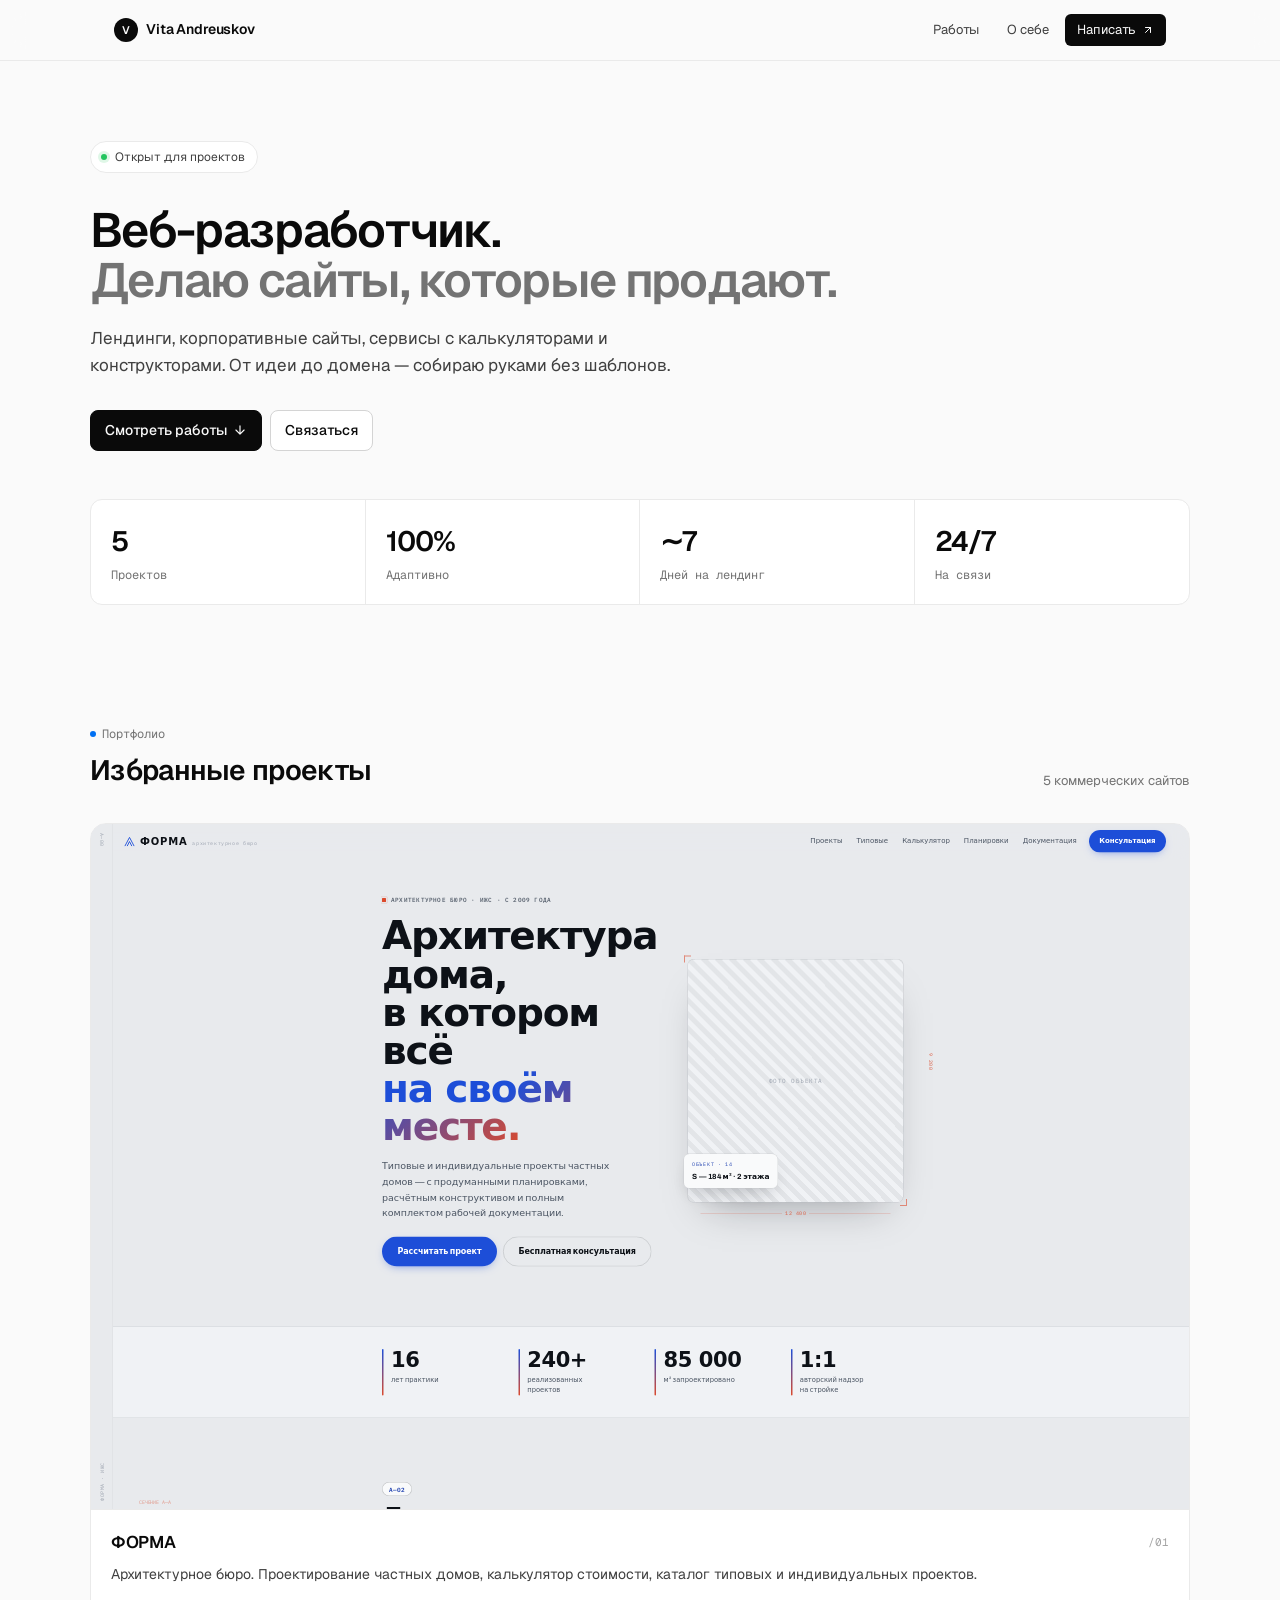
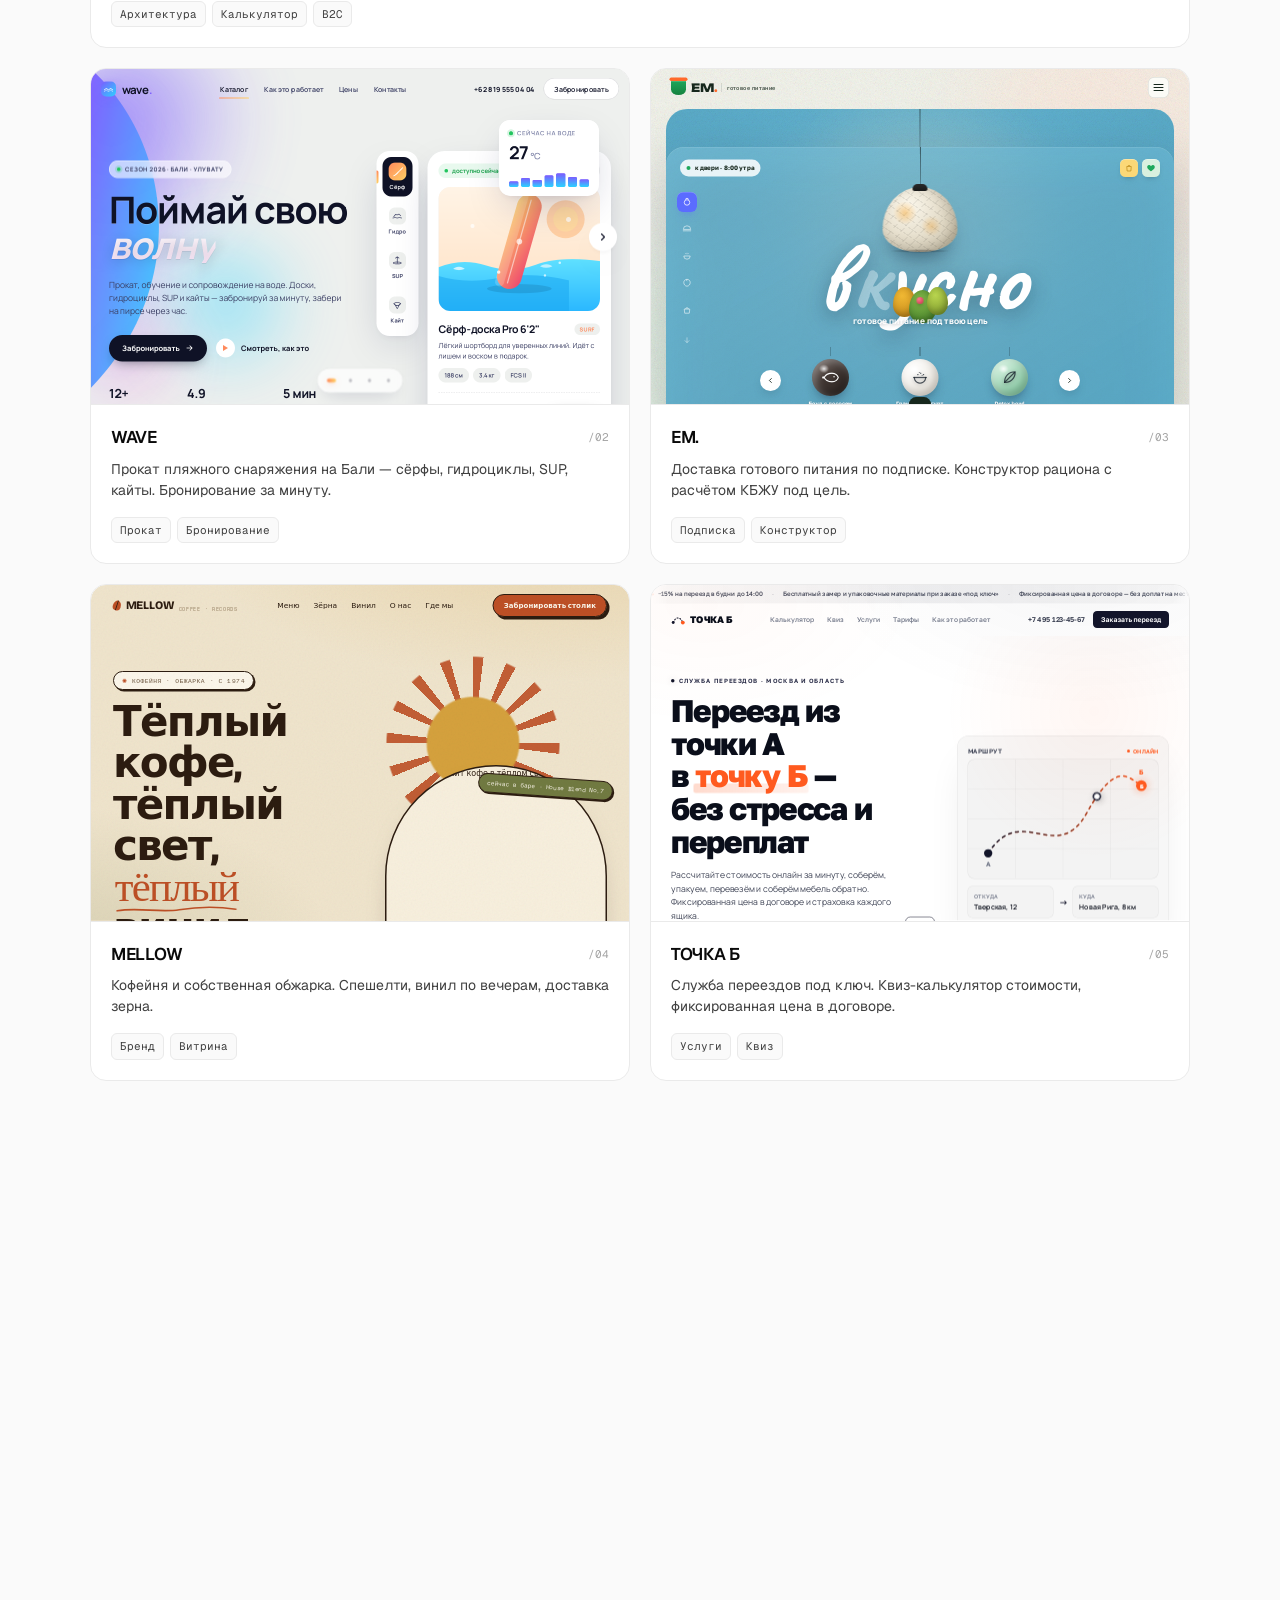
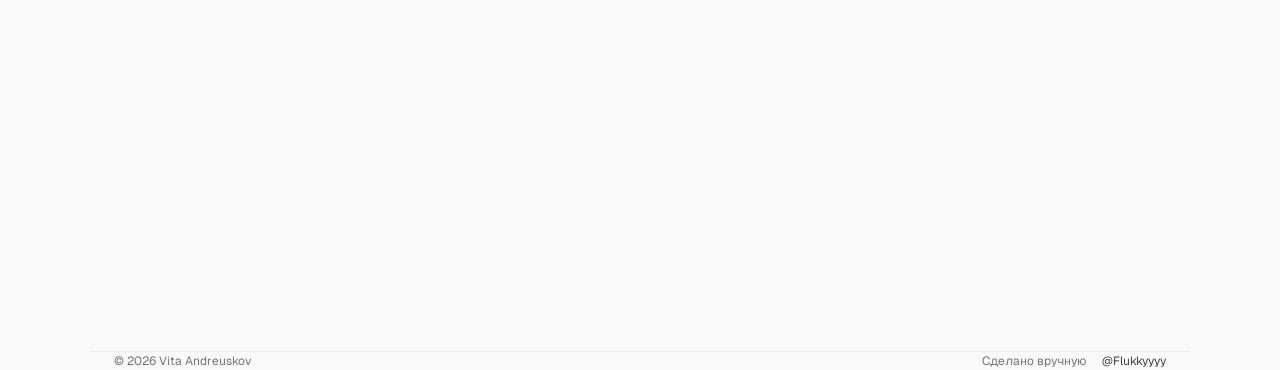
==== index.html @ 2afdb36d "Redesign — modern minimal, Geist font, tight layout" ====
<!DOCTYPE html>
<html lang="ru">
<head>
<meta charset="UTF-8" />
<meta name="viewport" content="width=device-width, initial-scale=1.0" />
<title>Vita Andreuskov — Веб-разработчик</title>
<meta name="description" content="Портфолио веб-разработчика. 5 коммерческих сайтов." />
<link rel="preconnect" href="https://fonts.googleapis.com">
<link rel="preconnect" href="https://fonts.gstatic.com" crossorigin>
<link href="https://fonts.googleapis.com/css2?family=Geist:wght@300;400;500;600;700&family=Geist+Mono:wght@400;500&display=swap" rel="stylesheet">
<style>
:root {
  --bg: #FAFAFA;
  --surface: #FFFFFF;
  --border: #EAEAEA;
  --border-strong: #D4D4D4;
  --ink: #0A0A0A;
  --ink-2: #404040;
  --ink-3: #737373;
  --ink-4: #A3A3A3;
  --accent: #0070F3;
}
* { margin: 0; padding: 0; box-sizing: border-box; -webkit-tap-highlight-color: transparent; }
html { scroll-behavior: smooth; }
body {
  font-family: 'Geist', -apple-system, BlinkMacSystemFont, sans-serif;
  background: var(--bg);
  color: var(--ink);
  line-height: 1.5;
  font-size: 15px;
  -webkit-font-smoothing: antialiased;
}
::selection { background: var(--ink); color: var(--bg); }
.container { max-width: 1100px; margin: 0 auto; padding: 0 24px; }

nav.top {
  position: sticky; top: 0; z-index: 100;
  background: rgba(250, 250, 250, 0.8);
  backdrop-filter: blur(12px);
  -webkit-backdrop-filter: blur(12px);
  border-bottom: 1px solid var(--border);
}
nav.top .inner {
  max-width: 1100px; margin: 0 auto; padding: 14px 24px;
  display: flex; justify-content: space-between; align-items: center;
}
nav.top .logo {
  font-weight: 600; font-size: 14px; letter-spacing: -0.01em;
  display: flex; align-items: center; gap: 8px;
  text-decoration: none; color: inherit;
}
nav.top .logo .avatar {
  width: 24px; height: 24px;
  background: var(--ink); color: var(--bg);
  border-radius: 50%;
  display: flex; align-items: center; justify-content: center;
  font-size: 11px; font-weight: 600;
}
nav.top .links { display: flex; gap: 4px; align-items: center; }
nav.top .links a {
  font-size: 13px; color: var(--ink-2);
  text-decoration: none; padding: 6px 12px;
  border-radius: 6px;
  transition: background 0.15s, color 0.15s;
}
nav.top .links a:hover { background: var(--border); color: var(--ink); }
nav.top .links a.cta {
  background: var(--ink); color: var(--bg);
  display: inline-flex; align-items: center; gap: 6px;
}
nav.top .links a.cta:hover { background: var(--ink-2); color: white; }

.hero { padding: 80px 0 60px; }
.hero .status {
  display: inline-flex; align-items: center; gap: 8px;
  background: var(--surface);
  border: 1px solid var(--border);
  border-radius: 100px;
  padding: 6px 12px 6px 10px;
  font-size: 12px; color: var(--ink-2);
  margin-bottom: 32px;
}
.hero .status .dot {
  width: 6px; height: 6px; border-radius: 50%;
  background: #22C55E;
  box-shadow: 0 0 0 3px #22C55E25;
  animation: pulse 2s infinite;
}
@keyframes pulse { 50% { box-shadow: 0 0 0 6px #22C55E15; } }

.hero h1 {
  font-size: 48px; font-weight: 600; line-height: 1.05;
  letter-spacing: -0.035em; margin-bottom: 20px; max-width: 760px;
}
.hero h1 .accent { color: var(--ink-3); }
.hero p.lead {
  font-size: 17px; color: var(--ink-2); max-width: 580px;
  line-height: 1.55; margin-bottom: 32px;
}
.hero .actions { display: flex; gap: 8px; align-items: center; flex-wrap: wrap; }

.btn {
  display: inline-flex; align-items: center; gap: 6px;
  font-size: 14px; font-weight: 500;
  padding: 9px 14px;
  border-radius: 8px;
  text-decoration: none;
  border: 1px solid var(--border-strong);
  background: var(--surface);
  color: var(--ink); cursor: pointer;
  transition: all 0.15s;
}
.btn:hover { border-color: var(--ink); }
.btn.primary { background: var(--ink); color: var(--bg); border-color: var(--ink); }
.btn.primary:hover { background: var(--ink-2); }
.btn svg { width: 14px; height: 14px; }

.stats {
  display: grid; grid-template-columns: repeat(4, 1fr);
  border: 1px solid var(--border); border-radius: 12px;
  background: var(--surface); overflow: hidden; margin-top: 48px;
}
.stats .cell { padding: 20px; border-right: 1px solid var(--border); }
.stats .cell:last-child { border-right: none; }
.stats .cell .num { font-size: 28px; font-weight: 600; letter-spacing: -0.03em; margin-bottom: 4px; }
.stats .cell .lbl { font-size: 12px; color: var(--ink-3); font-family: 'Geist Mono', monospace; }

section.block { padding: 60px 0; }
.section-head {
  display: flex; justify-content: space-between; align-items: end;
  margin-bottom: 32px; flex-wrap: wrap; gap: 16px;
}
.section-head .left .eyebrow {
  font-size: 12px; color: var(--ink-3);
  font-family: 'Geist Mono', monospace;
  margin-bottom: 6px;
  display: flex; align-items: center; gap: 6px;
}
.section-head .left .eyebrow::before {
  content: ''; width: 6px; height: 6px; background: var(--accent); border-radius: 50%;
}
.section-head h2 { font-size: 28px; font-weight: 600; letter-spacing: -0.025em; }
.section-head .right { font-size: 13px; color: var(--ink-3); }

.projects { display: grid; grid-template-columns: repeat(2, 1fr); gap: 20px; }
.project-card {
  background: var(--surface); border: 1px solid var(--border);
  border-radius: 16px; overflow: hidden;
  transition: transform 0.2s, border-color 0.2s, box-shadow 0.2s;
  display: flex; flex-direction: column;
  text-decoration: none; color: inherit;
}
.project-card:hover {
  border-color: var(--border-strong);
  transform: translateY(-2px);
  box-shadow: 0 12px 24px -8px rgba(0,0,0,0.08);
}
.project-card.large { grid-column: span 2; }

.preview {
  background: linear-gradient(135deg, #F5F5F5, #EAEAEA);
  position: relative; overflow: hidden;
  aspect-ratio: 16 / 10;
  border-bottom: 1px solid var(--border);
}
.preview iframe {
  width: 200%; height: 200%; border: 0;
  transform: scale(0.5); transform-origin: top left;
  pointer-events: none;
}
.preview .open-overlay {
  position: absolute; top: 12px; right: 12px;
  background: rgba(255,255,255,0.95);
  backdrop-filter: blur(8px);
  border: 1px solid var(--border);
  padding: 6px 10px; border-radius: 100px;
  font-size: 11px; font-weight: 500; color: var(--ink);
  display: flex; align-items: center; gap: 4px;
  opacity: 0; transform: translateY(-4px);
  transition: opacity 0.2s, transform 0.2s;
}
.project-card:hover .open-overlay { opacity: 1; transform: translateY(0); }

.card-body { padding: 20px; flex: 1; display: flex; flex-direction: column; }
.card-row { display: flex; justify-content: space-between; align-items: start; gap: 16px; margin-bottom: 8px; }
.card-title { font-size: 17px; font-weight: 600; letter-spacing: -0.015em; }
.card-num { font-size: 11px; color: var(--ink-4); font-family: 'Geist Mono', monospace; padding-top: 4px; }
.card-desc { font-size: 14px; color: var(--ink-2); line-height: 1.5; margin-bottom: 16px; flex: 1; }
.card-tags { display: flex; flex-wrap: wrap; gap: 6px; }
.tag {
  font-size: 11px; padding: 4px 8px;
  background: var(--bg); border: 1px solid var(--border);
  border-radius: 6px; color: var(--ink-2);
  font-family: 'Geist Mono', monospace;
}

.services { display: grid; grid-template-columns: repeat(3, 1fr); gap: 16px; }
.service-card {
  background: var(--surface); border: 1px solid var(--border);
  border-radius: 14px; padding: 24px;
}
.service-card .icon {
  width: 36px; height: 36px; border-radius: 8px;
  background: var(--bg);
  display: flex; align-items: center; justify-content: center;
  margin-bottom: 14px;
}
.service-card h3 { font-size: 15px; font-weight: 600; margin-bottom: 6px; }
.service-card p { font-size: 13px; color: var(--ink-3); line-height: 1.5; }

.contact-block {
  background: var(--ink); color: var(--bg);
  border-radius: 20px; padding: 48px;
  display: grid; grid-template-columns: 1.2fr 1fr;
  gap: 40px; align-items: center;
}
.contact-block h2 {
  font-size: 32px; font-weight: 600;
  letter-spacing: -0.025em; margin-bottom: 12px; line-height: 1.1;
}
.contact-block h2 .accent { color: var(--ink-4); }
.contact-block p { color: var(--ink-4); font-size: 15px; line-height: 1.55; max-width: 380px; }

.tg-card {
  background: rgba(255,255,255,0.04);
  border: 1px solid rgba(255,255,255,0.1);
  border-radius: 14px; padding: 24px;
  text-decoration: none; color: var(--bg); display: block;
  transition: background 0.15s, border-color 0.15s;
}
.tg-card:hover { background: rgba(255,255,255,0.07); border-color: rgba(255,255,255,0.2); }
.tg-card .head { display: flex; justify-content: space-between; align-items: center; margin-bottom: 16px; }
.tg-card .head .label {
  font-size: 11px; font-family: 'Geist Mono', monospace; color: var(--ink-4);
  text-transform: uppercase; letter-spacing: 0.05em;
}
.tg-card .tg-icon {
  width: 32px; height: 32px; border-radius: 50%;
  background: #229ED9;
  display: flex; align-items: center; justify-content: center;
}
.tg-card .handle { font-size: 24px; font-weight: 600; letter-spacing: -0.02em; margin-bottom: 4px; }
.tg-card .handle .at { color: var(--ink-4); }
.tg-card .sub { font-size: 13px; color: var(--ink-4); }
.tg-card .arrow {
  margin-top: 16px; padding-top: 16px;
  border-top: 1px solid rgba(255,255,255,0.08);
  font-size: 12px; color: var(--ink-4);
  display: flex; justify-content: space-between; align-items: center;
}
.tg-card .arrow svg { transition: transform 0.2s; }
.tg-card:hover .arrow svg { transform: translateX(4px); }

footer {
  border-top: 1px solid var(--border);
  padding: 24px 0 32px;
  display: flex; justify-content: space-between; align-items: center;
  font-size: 12px; color: var(--ink-3);
  flex-wrap: wrap; gap: 12px;
}
footer .right { display: flex; gap: 16px; }
footer .right a { color: var(--ink-2); text-decoration: none; }

.reveal { opacity: 0; transform: translateY(12px); transition: opacity 0.5s, transform 0.5s; }
.reveal.in { opacity: 1; transform: translateY(0); }

@media (max-width: 768px) {
  .container { padding: 0 16px; }
  nav.top .inner { padding: 12px 16px; }
  nav.top .links a:not(.cta) { display: none; }
  .hero { padding: 48px 0 40px; }
  .hero h1 { font-size: 32px; }
  .hero p.lead { font-size: 15px; }
  .stats { grid-template-columns: repeat(2, 1fr); margin-top: 32px; }
  .stats .cell { border-right: none; border-bottom: 1px solid var(--border); }
  .stats .cell:nth-child(odd) { border-right: 1px solid var(--border); }
  .stats .cell:nth-last-child(-n+2) { border-bottom: none; }
  .stats .cell .num { font-size: 22px; }
  section.block { padding: 40px 0; }
  .section-head h2 { font-size: 22px; }
  .projects { grid-template-columns: 1fr; gap: 16px; }
  .project-card.large { grid-column: span 1; }
  .services { grid-template-columns: 1fr; }
  .contact-block { grid-template-columns: 1fr; padding: 32px 24px; gap: 28px; }
  .contact-block h2 { font-size: 24px; }
}
</style>
</head>
<body>

<nav class="top">
  <div class="inner">
    <a href="#" class="logo">
      <span class="avatar">V</span>
      <span>Vita Andreuskov</span>
    </a>
    <div class="links">
      <a href="#work">Работы</a>
      <a href="#about">О себе</a>
      <a href="https://t.me/Flukkyyyy" target="_blank" class="cta">
        Написать
        <svg viewBox="0 0 24 24" fill="none" stroke="currentColor" stroke-width="2" stroke-linecap="round" stroke-linejoin="round" width="12" height="12"><path d="M7 17L17 7M17 7H7M17 7v10"/></svg>
      </a>
    </div>
  </div>
</nav>

<section class="hero container">
  <div class="reveal">
    <div class="status">
      <span class="dot"></span>
      Открыт для проектов
    </div>
    <h1>
      Веб-разработчик.<br>
      <span class="accent">Делаю сайты, которые продают.</span>
    </h1>
    <p class="lead">
      Лендинги, корпоративные сайты, сервисы с калькуляторами и конструкторами. От идеи до домена — собираю руками без шаблонов.
    </p>
    <div class="actions">
      <a href="#work" class="btn primary">
        Смотреть работы
        <svg viewBox="0 0 24 24" fill="none" stroke="currentColor" stroke-width="2" stroke-linecap="round" stroke-linejoin="round"><path d="M12 5v14M19 12l-7 7-7-7"/></svg>
      </a>
      <a href="https://t.me/Flukkyyyy" target="_blank" class="btn">Связаться</a>
    </div>
  </div>

  <div class="stats reveal">
    <div class="cell"><div class="num">5</div><div class="lbl">Проектов</div></div>
    <div class="cell"><div class="num">100%</div><div class="lbl">Адаптивно</div></div>
    <div class="cell"><div class="num">∼7</div><div class="lbl">Дней на лендинг</div></div>
    <div class="cell"><div class="num">24/7</div><div class="lbl">На связи</div></div>
  </div>
</section>

<section class="block container" id="work">
  <div class="section-head reveal">
    <div class="left">
      <div class="eyebrow">Портфолио</div>
      <h2>Избранные проекты</h2>
    </div>
    <div class="right">5 коммерческих сайтов</div>
  </div>

  <div class="projects">

    <a href="projects/architecture/" target="_blank" class="project-card large reveal">
      <div class="preview">
        <iframe src="projects/architecture/" loading="lazy" title="ФОРМА"></iframe>
        <div class="open-overlay">
          Открыть
          <svg viewBox="0 0 24 24" fill="none" stroke="currentColor" stroke-width="2" stroke-linecap="round" stroke-linejoin="round" width="11" height="11"><path d="M7 17L17 7M17 7H7M17 7v10"/></svg>
        </div>
      </div>
      <div class="card-body">
        <div class="card-row">
          <div class="card-title">ФОРМА</div>
          <div class="card-num">/01</div>
        </div>
        <p class="card-desc">Архитектурное бюро. Проектирование частных домов, калькулятор стоимости, каталог типовых и индивидуальных проектов.</p>
        <div class="card-tags">
          <span class="tag">Архитектура</span>
          <span class="tag">Калькулятор</span>
          <span class="tag">B2C</span>
        </div>
      </div>
    </a>

    <a href="projects/beach-rental/" target="_blank" class="project-card reveal">
      <div class="preview">
        <iframe src="projects/beach-rental/" loading="lazy" title="WAVE"></iframe>
        <div class="open-overlay">
          Открыть
          <svg viewBox="0 0 24 24" fill="none" stroke="currentColor" stroke-width="2" stroke-linecap="round" stroke-linejoin="round" width="11" height="11"><path d="M7 17L17 7M17 7H7M17 7v10"/></svg>
        </div>
      </div>
      <div class="card-body">
        <div class="card-row">
          <div class="card-title">WAVE</div>
          <div class="card-num">/02</div>
        </div>
        <p class="card-desc">Прокат пляжного снаряжения на Бали — сёрфы, гидроциклы, SUP, кайты. Бронирование за минуту.</p>
        <div class="card-tags">
          <span class="tag">Прокат</span>
          <span class="tag">Бронирование</span>
        </div>
      </div>
    </a>

    <a href="projects/meal-delivery/" target="_blank" class="project-card reveal">
      <div class="preview">
        <iframe src="projects/meal-delivery/" loading="lazy" title="ЕМ."></iframe>
        <div class="open-overlay">
          Открыть
          <svg viewBox="0 0 24 24" fill="none" stroke="currentColor" stroke-width="2" stroke-linecap="round" stroke-linejoin="round" width="11" height="11"><path d="M7 17L17 7M17 7H7M17 7v10"/></svg>
        </div>
      </div>
      <div class="card-body">
        <div class="card-row">
          <div class="card-title">ЕМ.</div>
          <div class="card-num">/03</div>
        </div>
        <p class="card-desc">Доставка готового питания по подписке. Конструктор рациона с расчётом КБЖУ под цель.</p>
        <div class="card-tags">
          <span class="tag">Подписка</span>
          <span class="tag">Конструктор</span>
        </div>
      </div>
    </a>

    <a href="projects/mellow/" target="_blank" class="project-card reveal">
      <div class="preview">
        <iframe src="projects/mellow/" loading="lazy" title="MELLOW"></iframe>
        <div class="open-overlay">
          Открыть
          <svg viewBox="0 0 24 24" fill="none" stroke="currentColor" stroke-width="2" stroke-linecap="round" stroke-linejoin="round" width="11" height="11"><path d="M7 17L17 7M17 7H7M17 7v10"/></svg>
        </div>
      </div>
      <div class="card-body">
        <div class="card-row">
          <div class="card-title">MELLOW</div>
          <div class="card-num">/04</div>
        </div>
        <p class="card-desc">Кофейня и собственная обжарка. Спешелти, винил по вечерам, доставка зерна.</p>
        <div class="card-tags">
          <span class="tag">Бренд</span>
          <span class="tag">Витрина</span>
        </div>
      </div>
    </a>

    <a href="projects/moving-service/" target="_blank" class="project-card reveal">
      <div class="preview">
        <iframe src="projects/moving-service/" loading="lazy" title="ТОЧКА Б"></iframe>
        <div class="open-overlay">
          Открыть
          <svg viewBox="0 0 24 24" fill="none" stroke="currentColor" stroke-width="2" stroke-linecap="round" stroke-linejoin="round" width="11" height="11"><path d="M7 17L17 7M17 7H7M17 7v10"/></svg>
        </div>
      </div>
      <div class="card-body">
        <div class="card-row">
          <div class="card-title">ТОЧКА Б</div>
          <div class="card-num">/05</div>
        </div>
        <p class="card-desc">Служба переездов под ключ. Квиз-калькулятор стоимости, фиксированная цена в договоре.</p>
        <div class="card-tags">
          <span class="tag">Услуги</span>
          <span class="tag">Квиз</span>
        </div>
      </div>
    </a>

  </div>
</section>

<section class="block container" id="about">
  <div class="section-head reveal">
    <div class="left">
      <div class="eyebrow">О себе</div>
      <h2>Что и как делаю</h2>
    </div>
  </div>
  <div class="services reveal">
    <div class="service-card">
      <div class="icon">
        <svg width="18" height="18" viewBox="0 0 24 24" fill="none" stroke="currentColor" stroke-width="2" stroke-linecap="round" stroke-linejoin="round"><path d="M2 3h20v14H2zM8 21h8M12 17v4"/></svg>
      </div>
      <h3>Лендинги</h3>
      <p>Одностраничники с фокусом на конверсию: квизы, калькуляторы, формы.</p>
    </div>
    <div class="service-card">
      <div class="icon">
        <svg width="18" height="18" viewBox="0 0 24 24" fill="none" stroke="currentColor" stroke-width="2" stroke-linecap="round" stroke-linejoin="round"><rect x="3" y="3" width="18" height="18" rx="2"/><path d="M3 9h18M9 21V9"/></svg>
      </div>
      <h3>Корпоративные сайты</h3>
      <p>Многостраничные сайты для услуг и бизнеса — структура, контент, CMS по необходимости.</p>
    </div>
    <div class="service-card">
      <div class="icon">
        <svg width="18" height="18" viewBox="0 0 24 24" fill="none" stroke="currentColor" stroke-width="2" stroke-linecap="round" stroke-linejoin="round"><path d="M17 18h1a3 3 0 003-3v-2a3 3 0 00-3-3h-1M7 6H6a3 3 0 00-3 3v2a3 3 0 003 3h1M12 22V2"/></svg>
      </div>
      <h3>Telegram Mini Apps</h3>
      <p>Веб-приложения внутри Telegram с React, авторизацией и интерактивом.</p>
    </div>
  </div>
</section>

<section class="block container">
  <div class="contact-block reveal">
    <div>
      <h2>Есть идея?<br><span class="accent">Давай обсудим.</span></h2>
      <p>Расскажи задачу — пришлю похожие работы из портфолио, оценю сроки и стоимость. Без воды и быстро.</p>
    </div>
    <a href="https://t.me/Flukkyyyy" target="_blank" class="tg-card">
      <div class="head">
        <span class="label">Telegram</span>
        <div class="tg-icon">
          <svg width="16" height="16" viewBox="0 0 24 24" fill="white"><path d="M9.04 15.72L8.72 19.66C9.18 19.66 9.39 19.46 9.63 19.22L11.5 17.43L15.4 20.27C16.11 20.67 16.62 20.46 16.81 19.62L19.84 5.43C20.08 4.4 19.41 3.95 18.72 4.24L1.84 10.92C0.71 11.37 0.72 12.02 1.65 12.31L5.94 13.65L15.92 7.39C16.39 7.09 16.82 7.26 16.46 7.57L9.04 15.72Z"/></svg>
        </div>
      </div>
      <div class="handle"><span class="at">@</span>Flukkyyyy</div>
      <div class="sub">Отвечаю в течение дня</div>
      <div class="arrow">
        <span>Открыть чат</span>
        <svg width="14" height="14" viewBox="0 0 24 24" fill="none" stroke="currentColor" stroke-width="2" stroke-linecap="round" stroke-linejoin="round"><path d="M5 12h14M12 5l7 7-7 7"/></svg>
      </div>
    </a>
  </div>
</section>

<footer class="container">
  <div>© 2026 Vita Andreuskov</div>
  <div class="right">
    <span>Сделано вручную</span>
    <a href="https://t.me/Flukkyyyy" target="_blank">@Flukkyyyy</a>
  </div>
</footer>

<script>
const observer = new IntersectionObserver((entries) => {
  entries.forEach(e => {
    if (e.isIntersecting) { e.target.classList.add('in'); observer.unobserve(e.target); }
  });
}, { threshold: 0.1 });
document.querySelectorAll('.reveal').forEach(el => observer.observe(el));
</script>

</body>
</html>
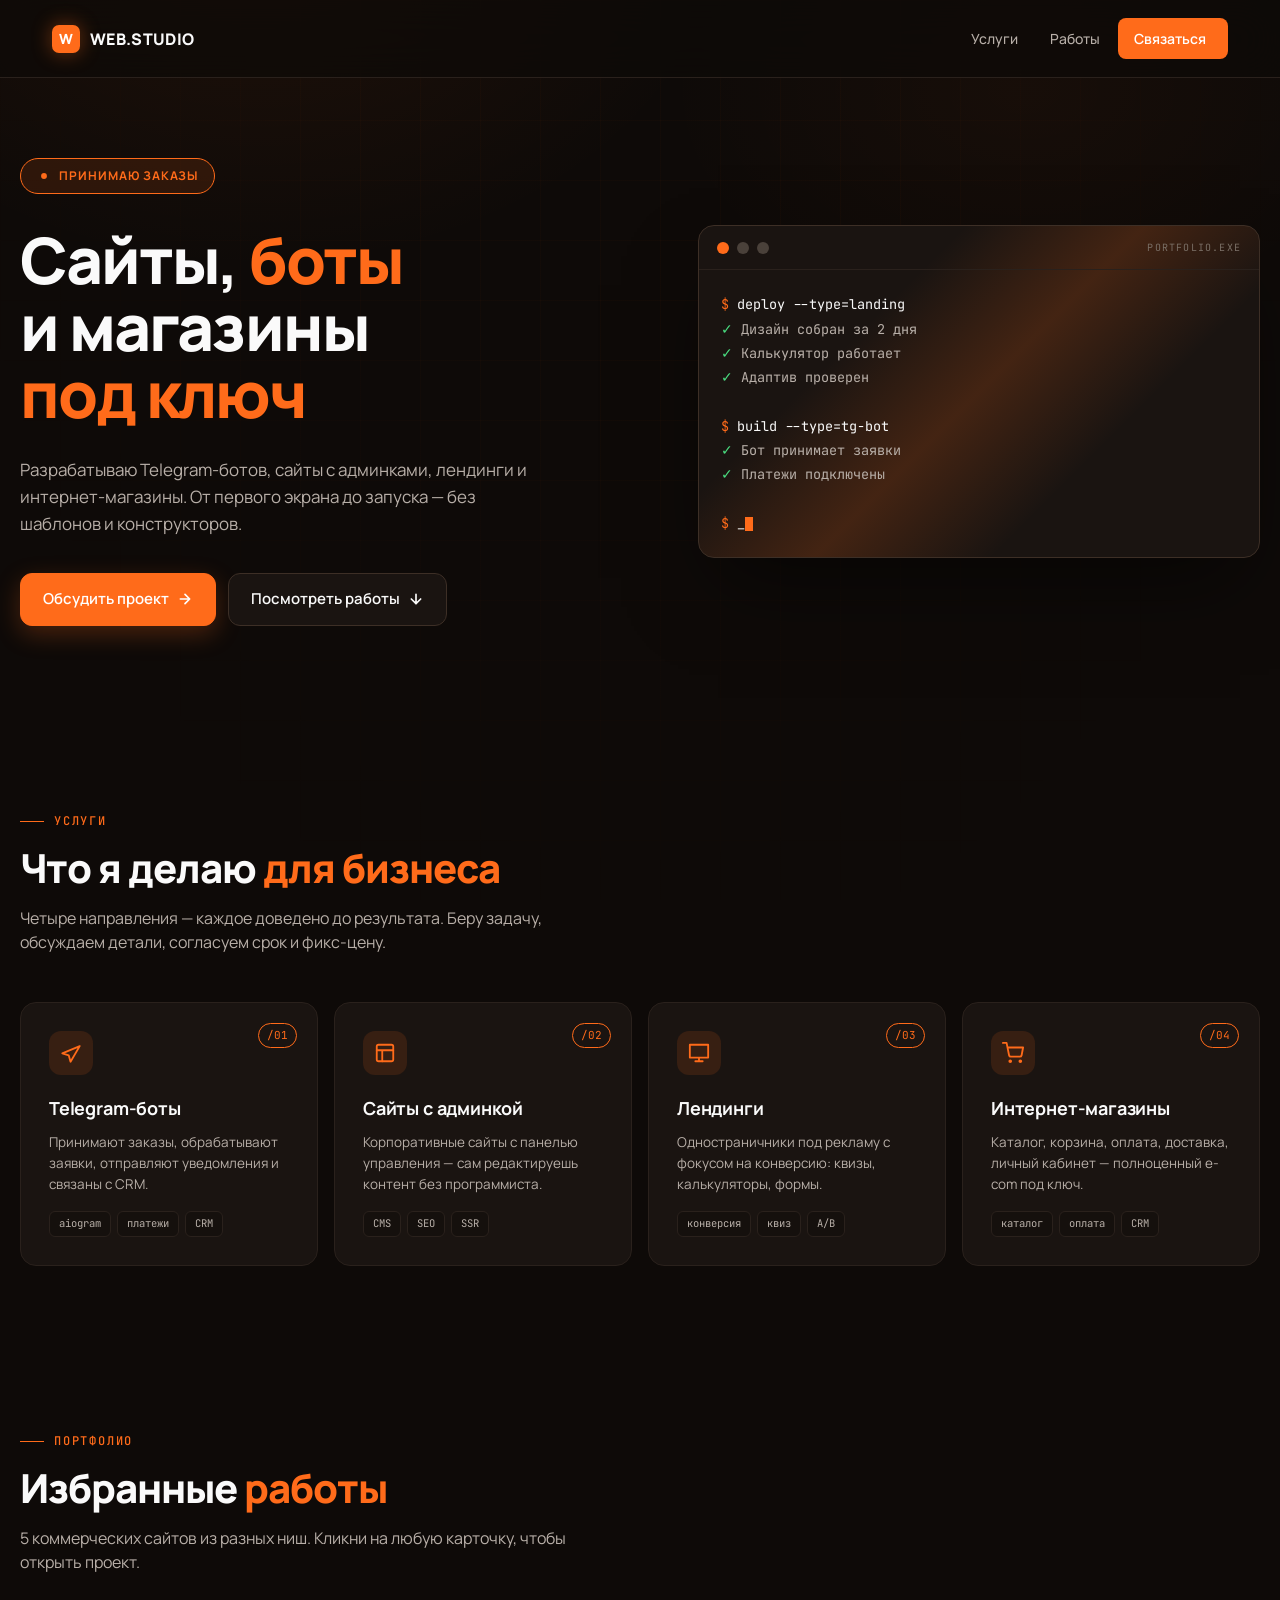
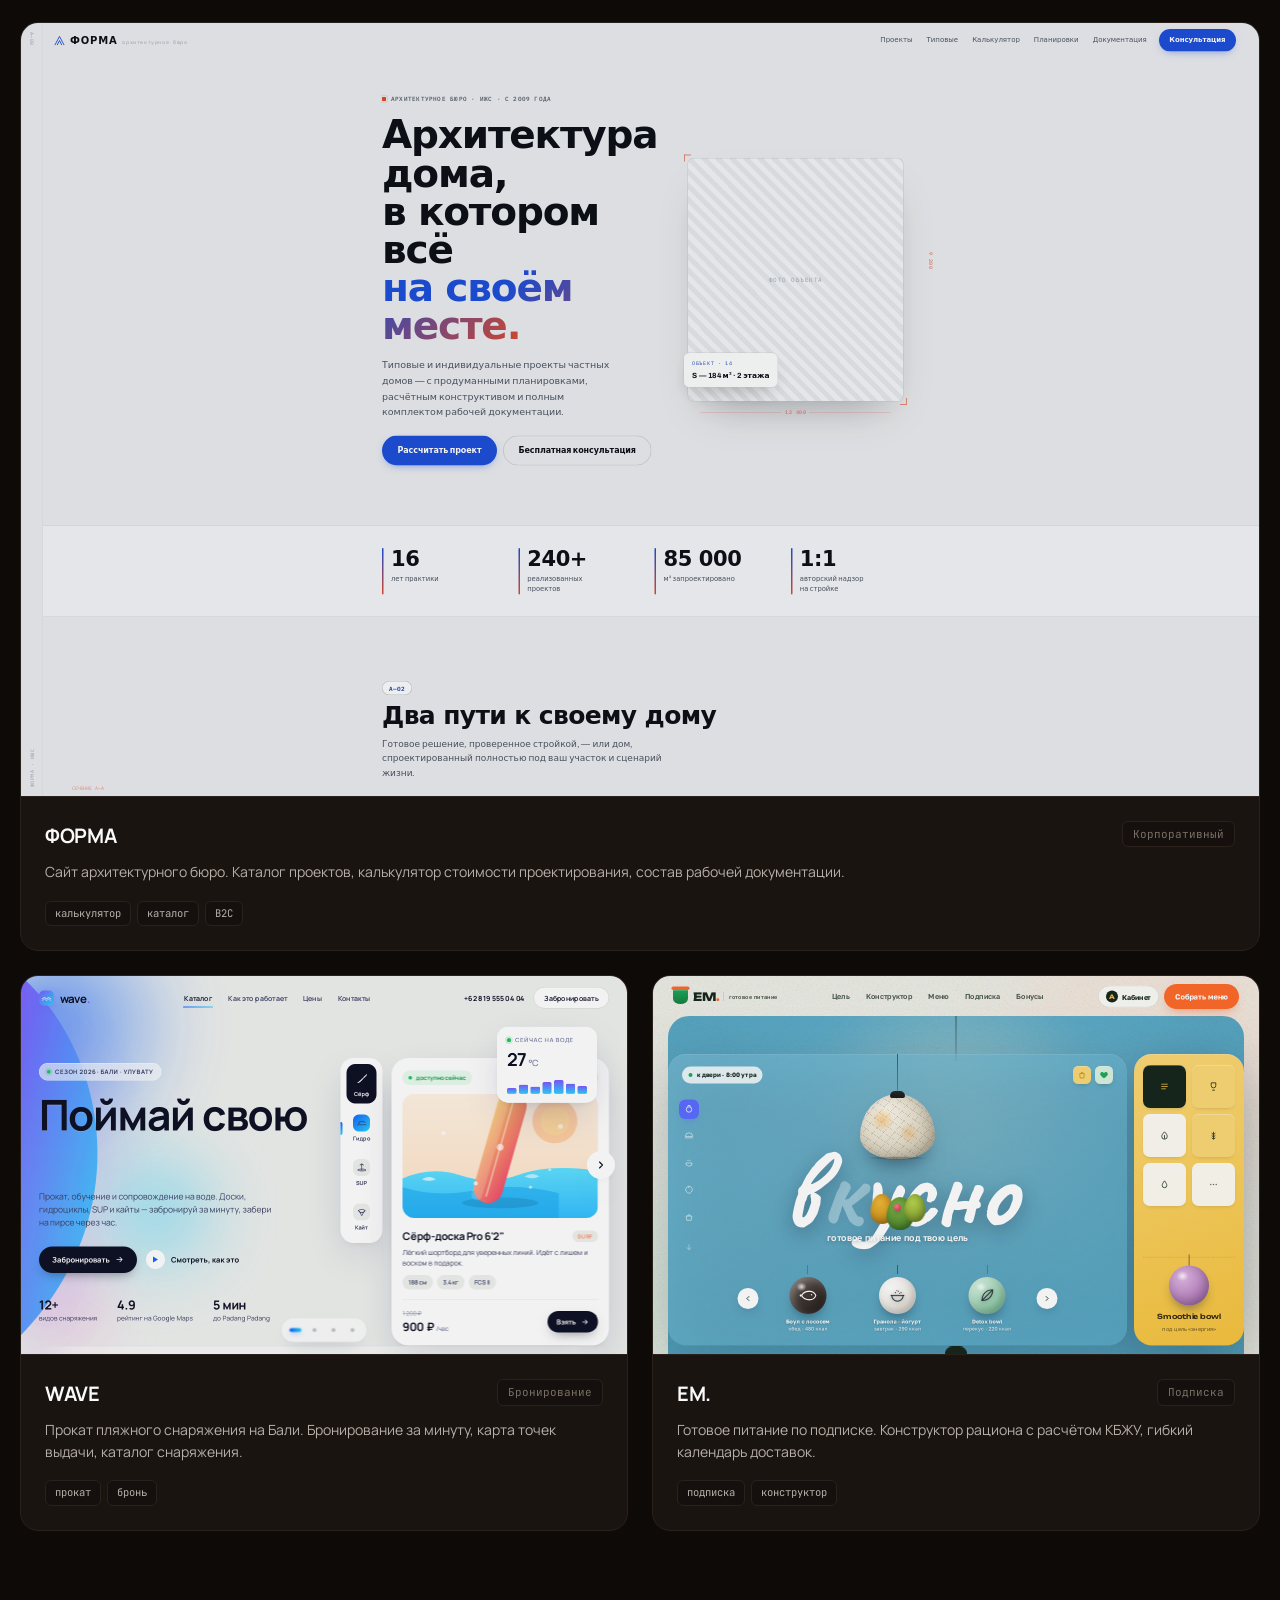
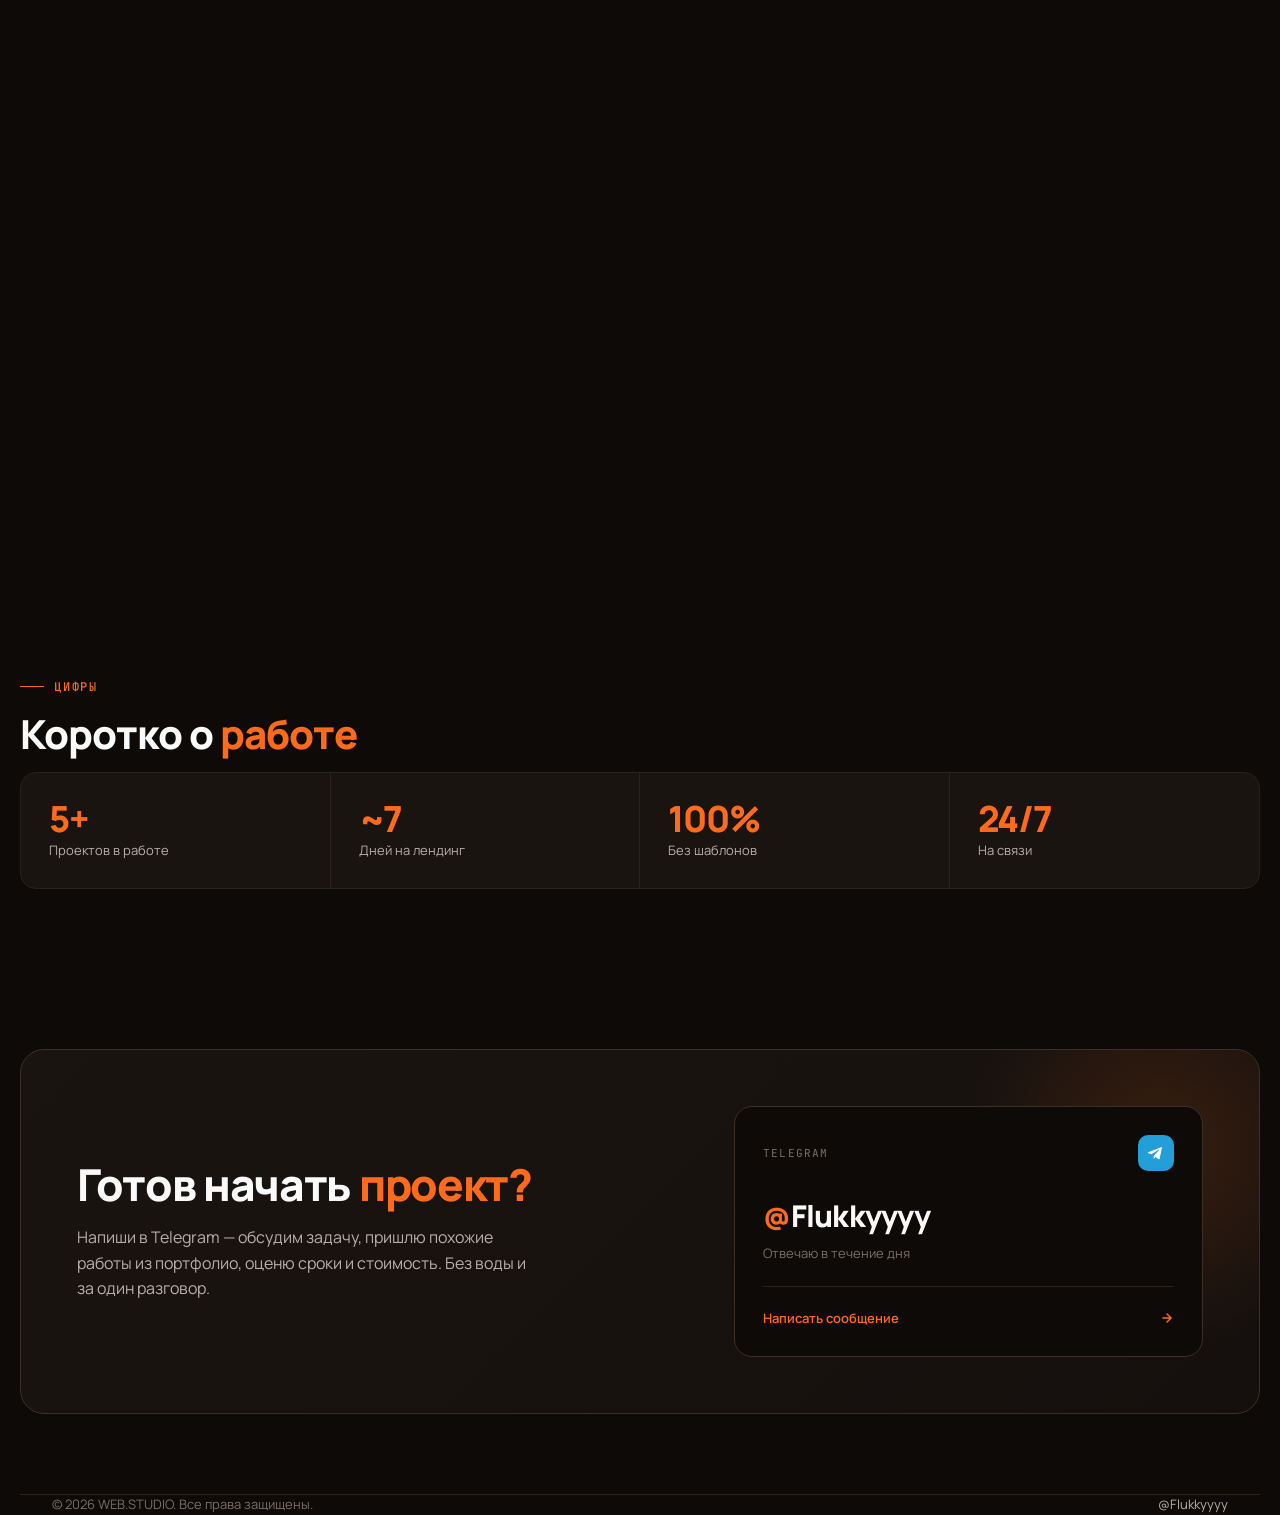
==== commit eebf7568: "Dark theme redesign with orange accent" ====
--- a/index.html
+++ b/index.html
@@ -3,451 +3,723 @@
 <head>
 <meta charset="UTF-8" />
 <meta name="viewport" content="width=device-width, initial-scale=1.0" />
-<title>Vita Andreuskov — Веб-разработчик</title>
-<meta name="description" content="Портфолио веб-разработчика. 5 коммерческих сайтов." />
+<title>WEB.STUDIO — Сайты, боты, магазины под ключ</title>
+<meta name="description" content="Делаю Telegram-ботов, сайты с админками, лендинги и интернет-магазины. Портфолио из 5+ проектов." />
 <link rel="preconnect" href="https://fonts.googleapis.com">
 <link rel="preconnect" href="https://fonts.gstatic.com" crossorigin>
-<link href="https://fonts.googleapis.com/css2?family=Geist:wght@300;400;500;600;700&family=Geist+Mono:wght@400;500&display=swap" rel="stylesheet">
+<link href="https://fonts.googleapis.com/css2?family=Manrope:wght@400;500;600;700;800&family=JetBrains+Mono:wght@400;500;700&display=swap" rel="stylesheet">
 <style>
 :root {
-  --bg: #FAFAFA;
-  --surface: #FFFFFF;
-  --border: #EAEAEA;
-  --border-strong: #D4D4D4;
-  --ink: #0A0A0A;
-  --ink-2: #404040;
-  --ink-3: #737373;
-  --ink-4: #A3A3A3;
-  --accent: #0070F3;
+  --bg: #0E0A08;
+  --bg-2: #15100D;
+  --surface: #1A1411;
+  --surface-2: #221A16;
+  --border: #2A211C;
+  --border-2: #3D2F26;
+  --ink: #FAFAFA;
+  --ink-2: #B8AFA8;
+  --ink-3: #7A6F66;
+  --ink-4: #4A413A;
+  --orange: #FF6B1A;
+  --orange-soft: #FF6B1A20;
+  --orange-2: #FF8845;
+  --green: #4ADE80;
 }
 * { margin: 0; padding: 0; box-sizing: border-box; -webkit-tap-highlight-color: transparent; }
 html { scroll-behavior: smooth; }
 body {
-  font-family: 'Geist', -apple-system, BlinkMacSystemFont, sans-serif;
+  font-family: 'Manrope', -apple-system, sans-serif;
   background: var(--bg);
   color: var(--ink);
   line-height: 1.5;
   font-size: 15px;
   -webkit-font-smoothing: antialiased;
-}
-::selection { background: var(--ink); color: var(--bg); }
-.container { max-width: 1100px; margin: 0 auto; padding: 0 24px; }
-
+  background-image:
+    radial-gradient(ellipse 800px 600px at 20% -10%, rgba(255, 107, 26, 0.08), transparent 60%),
+    radial-gradient(ellipse 600px 400px at 80% 10%, rgba(255, 107, 26, 0.04), transparent 60%);
+  background-attachment: fixed;
+}
+::selection { background: var(--orange); color: white; }
+.mono { font-family: 'JetBrains Mono', monospace; }
+.container { max-width: 1240px; margin: 0 auto; padding: 0 32px; }
+
+/* Grid overlay */
+.grid-bg {
+  position: fixed; inset: 0; pointer-events: none; z-index: 0;
+  background-image:
+    linear-gradient(rgba(255, 107, 26, 0.025) 1px, transparent 1px),
+    linear-gradient(90deg, rgba(255, 107, 26, 0.025) 1px, transparent 1px);
+  background-size: 60px 60px;
+  mask-image: radial-gradient(ellipse at top, black 30%, transparent 80%);
+  -webkit-mask-image: radial-gradient(ellipse at top, black 30%, transparent 80%);
+}
+
+/* NAV */
 nav.top {
   position: sticky; top: 0; z-index: 100;
-  background: rgba(250, 250, 250, 0.8);
-  backdrop-filter: blur(12px);
-  -webkit-backdrop-filter: blur(12px);
+  background: rgba(14, 10, 8, 0.7);
+  backdrop-filter: blur(20px);
+  -webkit-backdrop-filter: blur(20px);
   border-bottom: 1px solid var(--border);
 }
 nav.top .inner {
-  max-width: 1100px; margin: 0 auto; padding: 14px 24px;
+  max-width: 1240px; margin: 0 auto; padding: 18px 32px;
   display: flex; justify-content: space-between; align-items: center;
 }
-nav.top .logo {
-  font-weight: 600; font-size: 14px; letter-spacing: -0.01em;
-  display: flex; align-items: center; gap: 8px;
-  text-decoration: none; color: inherit;
-}
-nav.top .logo .avatar {
-  width: 24px; height: 24px;
-  background: var(--ink); color: var(--bg);
-  border-radius: 50%;
+.logo {
+  font-weight: 800; font-size: 16px; letter-spacing: 0.02em;
+  text-decoration: none; color: var(--ink);
+  display: flex; align-items: center; gap: 10px;
+}
+.logo-mark {
+  width: 28px; height: 28px;
+  background: var(--orange);
+  border-radius: 7px;
   display: flex; align-items: center; justify-content: center;
-  font-size: 11px; font-weight: 600;
+  font-size: 14px; color: white; font-weight: 800;
+  box-shadow: 0 0 20px rgba(255, 107, 26, 0.4);
 }
 nav.top .links { display: flex; gap: 4px; align-items: center; }
 nav.top .links a {
-  font-size: 13px; color: var(--ink-2);
-  text-decoration: none; padding: 6px 12px;
-  border-radius: 6px;
-  transition: background 0.15s, color 0.15s;
-}
-nav.top .links a:hover { background: var(--border); color: var(--ink); }
+  font-size: 14px; font-weight: 500; color: var(--ink-2);
+  text-decoration: none; padding: 8px 14px;
+  border-radius: 8px;
+  transition: color 0.15s, background 0.15s;
+}
+nav.top .links a:hover { color: var(--ink); background: var(--surface); }
 nav.top .links a.cta {
-  background: var(--ink); color: var(--bg);
+  background: var(--orange); color: white; font-weight: 600;
   display: inline-flex; align-items: center; gap: 6px;
-}
-nav.top .links a.cta:hover { background: var(--ink-2); color: white; }
-
-.hero { padding: 80px 0 60px; }
-.hero .status {
+  padding: 10px 16px;
+}
+nav.top .links a.cta:hover { background: var(--orange-2); color: white; }
+
+/* HERO */
+.hero {
+  position: relative; z-index: 1;
+  padding: 80px 0 100px;
+  display: grid; grid-template-columns: 1.1fr 1fr;
+  gap: 60px; align-items: center;
+}
+.badge {
   display: inline-flex; align-items: center; gap: 8px;
+  border: 1px solid var(--orange);
+  background: var(--orange-soft);
+  border-radius: 100px;
+  padding: 8px 16px;
+  font-size: 12px; font-weight: 700; color: var(--orange);
+  letter-spacing: 0.08em; text-transform: uppercase;
+  margin-bottom: 32px;
+}
+.badge svg { width: 14px; height: 14px; }
+.hero h1 {
+  font-size: 64px; font-weight: 800; line-height: 1.05;
+  letter-spacing: -0.03em; margin-bottom: 28px;
+}
+.hero h1 .accent { color: var(--orange); }
+.hero p.lead {
+  font-size: 17px; color: var(--ink-2); line-height: 1.6;
+  max-width: 520px; margin-bottom: 36px;
+}
+.hero-actions { display: flex; gap: 12px; flex-wrap: wrap; }
+.btn {
+  display: inline-flex; align-items: center; gap: 8px;
+  font-size: 15px; font-weight: 600;
+  padding: 14px 22px;
+  border-radius: 12px;
+  text-decoration: none; cursor: pointer;
+  border: 1px solid var(--border-2);
+  background: var(--surface);
+  color: var(--ink);
+  transition: all 0.15s;
+}
+.btn:hover { background: var(--surface-2); border-color: var(--ink-3); }
+.btn.primary {
+  background: var(--orange); color: white; border-color: var(--orange);
+  box-shadow: 0 8px 24px rgba(255, 107, 26, 0.25);
+}
+.btn.primary:hover { background: var(--orange-2); border-color: var(--orange-2); }
+.btn svg { width: 16px; height: 16px; transition: transform 0.15s; }
+.btn:hover svg { transform: translateX(3px); }
+
+/* Hero terminal */
+.terminal {
+  background: var(--surface);
+  border: 1px solid var(--border-2);
+  border-radius: 16px;
+  overflow: hidden;
+  position: relative;
+  box-shadow: 0 40px 80px -20px rgba(0,0,0,0.5);
+}
+.terminal::before {
+  content: ''; position: absolute; inset: -1px;
+  background: linear-gradient(135deg, transparent 30%, rgba(255, 107, 26, 0.3), transparent 70%);
+  border-radius: 16px; z-index: -1; opacity: 0.6;
+}
+.terminal-head {
+  display: flex; align-items: center; justify-content: space-between;
+  padding: 14px 18px;
+  border-bottom: 1px solid var(--border);
+}
+.terminal-dots { display: flex; gap: 8px; }
+.terminal-dots span {
+  width: 12px; height: 12px; border-radius: 50%;
+  background: var(--ink-4);
+}
+.terminal-dots span:first-child { background: var(--orange); }
+.terminal-label {
+  font-family: 'JetBrains Mono', monospace;
+  font-size: 10px; color: var(--ink-3); text-transform: uppercase; letter-spacing: 0.12em;
+}
+.terminal-body {
+  padding: 22px;
+  font-family: 'JetBrains Mono', monospace;
+  font-size: 13.5px;
+  line-height: 1.8;
+}
+.terminal-body .prompt { color: var(--orange); }
+.terminal-body .cmd { color: var(--ink); }
+.terminal-body .out-ok { color: var(--green); }
+.terminal-body .out-info { color: var(--ink-2); }
+.terminal-body .cursor {
+  display: inline-block;
+  width: 8px; height: 14px; background: var(--orange);
+  vertical-align: middle;
+  animation: blink 1s infinite;
+}
+@keyframes blink { 50% { opacity: 0; } }
+
+/* SERVICES */
+section.block { padding: 80px 0; position: relative; z-index: 1; }
+.section-eyebrow {
+  display: inline-flex; align-items: center; gap: 10px;
+  font-family: 'JetBrains Mono', monospace;
+  font-size: 12px; color: var(--orange);
+  text-transform: uppercase; letter-spacing: 0.15em; font-weight: 500;
+  margin-bottom: 16px;
+}
+.section-eyebrow::before {
+  content: ''; width: 24px; height: 1px; background: var(--orange);
+}
+.section-title {
+  font-size: 40px; font-weight: 800; letter-spacing: -0.025em;
+  line-height: 1.1; margin-bottom: 16px; max-width: 800px;
+}
+.section-title .accent { color: var(--orange); }
+.section-sub {
+  font-size: 16px; color: var(--ink-2); max-width: 580px; margin-bottom: 48px;
+}
+
+.services-grid {
+  display: grid; grid-template-columns: repeat(4, 1fr); gap: 16px;
+}
+.service-card {
   background: var(--surface);
   border: 1px solid var(--border);
-  border-radius: 100px;
-  padding: 6px 12px 6px 10px;
-  font-size: 12px; color: var(--ink-2);
-  margin-bottom: 32px;
-}
-.hero .status .dot {
-  width: 6px; height: 6px; border-radius: 50%;
-  background: #22C55E;
-  box-shadow: 0 0 0 3px #22C55E25;
-  animation: pulse 2s infinite;
-}
-@keyframes pulse { 50% { box-shadow: 0 0 0 6px #22C55E15; } }
-
-.hero h1 {
-  font-size: 48px; font-weight: 600; line-height: 1.05;
-  letter-spacing: -0.035em; margin-bottom: 20px; max-width: 760px;
-}
-.hero h1 .accent { color: var(--ink-3); }
-.hero p.lead {
-  font-size: 17px; color: var(--ink-2); max-width: 580px;
-  line-height: 1.55; margin-bottom: 32px;
-}
-.hero .actions { display: flex; gap: 8px; align-items: center; flex-wrap: wrap; }
-
-.btn {
-  display: inline-flex; align-items: center; gap: 6px;
-  font-size: 14px; font-weight: 500;
-  padding: 9px 14px;
-  border-radius: 8px;
-  text-decoration: none;
-  border: 1px solid var(--border-strong);
+  border-radius: 16px;
+  padding: 28px;
+  position: relative;
+  transition: border-color 0.2s, transform 0.2s;
+}
+.service-card:hover {
+  border-color: var(--orange);
+  transform: translateY(-3px);
+}
+.service-card .num {
+  position: absolute; top: 20px; right: 20px;
+  font-family: 'JetBrains Mono', monospace;
+  font-size: 11px; color: var(--orange);
+  border: 1px solid var(--orange);
+  padding: 3px 8px; border-radius: 100px;
+}
+.service-icon {
+  width: 44px; height: 44px;
+  background: var(--orange-soft);
+  border-radius: 12px;
+  display: flex; align-items: center; justify-content: center;
+  margin-bottom: 20px;
+}
+.service-icon svg { width: 22px; height: 22px; color: var(--orange); }
+.service-card h3 {
+  font-size: 18px; font-weight: 700; margin-bottom: 10px;
+  letter-spacing: -0.01em;
+}
+.service-card p {
+  font-size: 13.5px; color: var(--ink-2); line-height: 1.55;
+  margin-bottom: 16px;
+}
+.service-tags { display: flex; gap: 6px; flex-wrap: wrap; }
+.service-tag {
+  font-family: 'JetBrains Mono', monospace;
+  font-size: 10.5px;
+  padding: 4px 9px;
+  background: var(--bg-2);
+  border: 1px solid var(--border);
+  border-radius: 6px;
+  color: var(--ink-2);
+}
+
+/* PROJECTS */
+.projects {
+  display: grid; grid-template-columns: repeat(2, 1fr); gap: 24px;
+}
+.project-card {
   background: var(--surface);
-  color: var(--ink); cursor: pointer;
-  transition: all 0.15s;
-}
-.btn:hover { border-color: var(--ink); }
-.btn.primary { background: var(--ink); color: var(--bg); border-color: var(--ink); }
-.btn.primary:hover { background: var(--ink-2); }
-.btn svg { width: 14px; height: 14px; }
-
-.stats {
-  display: grid; grid-template-columns: repeat(4, 1fr);
-  border: 1px solid var(--border); border-radius: 12px;
-  background: var(--surface); overflow: hidden; margin-top: 48px;
-}
-.stats .cell { padding: 20px; border-right: 1px solid var(--border); }
-.stats .cell:last-child { border-right: none; }
-.stats .cell .num { font-size: 28px; font-weight: 600; letter-spacing: -0.03em; margin-bottom: 4px; }
-.stats .cell .lbl { font-size: 12px; color: var(--ink-3); font-family: 'Geist Mono', monospace; }
-
-section.block { padding: 60px 0; }
-.section-head {
-  display: flex; justify-content: space-between; align-items: end;
-  margin-bottom: 32px; flex-wrap: wrap; gap: 16px;
-}
-.section-head .left .eyebrow {
-  font-size: 12px; color: var(--ink-3);
-  font-family: 'Geist Mono', monospace;
-  margin-bottom: 6px;
-  display: flex; align-items: center; gap: 6px;
-}
-.section-head .left .eyebrow::before {
-  content: ''; width: 6px; height: 6px; background: var(--accent); border-radius: 50%;
-}
-.section-head h2 { font-size: 28px; font-weight: 600; letter-spacing: -0.025em; }
-.section-head .right { font-size: 13px; color: var(--ink-3); }
-
-.projects { display: grid; grid-template-columns: repeat(2, 1fr); gap: 20px; }
-.project-card {
-  background: var(--surface); border: 1px solid var(--border);
-  border-radius: 16px; overflow: hidden;
-  transition: transform 0.2s, border-color 0.2s, box-shadow 0.2s;
+  border: 1px solid var(--border);
+  border-radius: 18px;
+  overflow: hidden;
+  transition: border-color 0.2s, transform 0.2s;
+  text-decoration: none; color: inherit;
   display: flex; flex-direction: column;
-  text-decoration: none; color: inherit;
 }
 .project-card:hover {
-  border-color: var(--border-strong);
-  transform: translateY(-2px);
-  box-shadow: 0 12px 24px -8px rgba(0,0,0,0.08);
+  border-color: var(--orange);
+  transform: translateY(-3px);
 }
 .project-card.large { grid-column: span 2; }
-
 .preview {
-  background: linear-gradient(135deg, #F5F5F5, #EAEAEA);
-  position: relative; overflow: hidden;
-  aspect-ratio: 16 / 10;
+  background: var(--bg-2);
+  position: relative;
+  overflow: hidden;
+  aspect-ratio: 16/10;
   border-bottom: 1px solid var(--border);
 }
 .preview iframe {
   width: 200%; height: 200%; border: 0;
   transform: scale(0.5); transform-origin: top left;
   pointer-events: none;
-}
-.preview .open-overlay {
-  position: absolute; top: 12px; right: 12px;
-  background: rgba(255,255,255,0.95);
-  backdrop-filter: blur(8px);
-  border: 1px solid var(--border);
-  padding: 6px 10px; border-radius: 100px;
-  font-size: 11px; font-weight: 500; color: var(--ink);
-  display: flex; align-items: center; gap: 4px;
+  filter: brightness(0.95);
+}
+.preview-badge {
+  position: absolute; top: 16px; left: 16px;
+  background: rgba(14, 10, 8, 0.8);
+  backdrop-filter: blur(10px);
+  border: 1px solid var(--border-2);
+  font-family: 'JetBrains Mono', monospace;
+  font-size: 10.5px; color: var(--orange);
+  padding: 5px 10px; border-radius: 6px;
+  letter-spacing: 0.05em;
+}
+.preview-overlay {
+  position: absolute; top: 16px; right: 16px;
+  background: rgba(255, 107, 26, 0.95);
+  color: white;
+  padding: 8px 14px;
+  border-radius: 100px;
+  font-size: 12px; font-weight: 600;
+  display: flex; align-items: center; gap: 6px;
   opacity: 0; transform: translateY(-4px);
   transition: opacity 0.2s, transform 0.2s;
 }
-.project-card:hover .open-overlay { opacity: 1; transform: translateY(0); }
-
-.card-body { padding: 20px; flex: 1; display: flex; flex-direction: column; }
-.card-row { display: flex; justify-content: space-between; align-items: start; gap: 16px; margin-bottom: 8px; }
-.card-title { font-size: 17px; font-weight: 600; letter-spacing: -0.015em; }
-.card-num { font-size: 11px; color: var(--ink-4); font-family: 'Geist Mono', monospace; padding-top: 4px; }
-.card-desc { font-size: 14px; color: var(--ink-2); line-height: 1.5; margin-bottom: 16px; flex: 1; }
+.project-card:hover .preview-overlay { opacity: 1; transform: translateY(0); }
+.preview-overlay svg { width: 12px; height: 12px; }
+
+.card-body { padding: 24px; flex: 1; display: flex; flex-direction: column; }
+.card-row {
+  display: flex; justify-content: space-between; align-items: start;
+  gap: 16px; margin-bottom: 10px;
+}
+.card-title { font-size: 20px; font-weight: 700; letter-spacing: -0.015em; }
+.card-cat {
+  font-family: 'JetBrains Mono', monospace;
+  font-size: 11px; color: var(--ink-3);
+  background: var(--bg-2);
+  border: 1px solid var(--border);
+  padding: 4px 10px; border-radius: 6px;
+  white-space: nowrap;
+}
+.card-desc { font-size: 14px; color: var(--ink-2); line-height: 1.55; margin-bottom: 18px; flex: 1; }
 .card-tags { display: flex; flex-wrap: wrap; gap: 6px; }
-.tag {
-  font-size: 11px; padding: 4px 8px;
-  background: var(--bg); border: 1px solid var(--border);
-  border-radius: 6px; color: var(--ink-2);
-  font-family: 'Geist Mono', monospace;
-}
-
-.services { display: grid; grid-template-columns: repeat(3, 1fr); gap: 16px; }
-.service-card {
-  background: var(--surface); border: 1px solid var(--border);
-  border-radius: 14px; padding: 24px;
-}
-.service-card .icon {
-  width: 36px; height: 36px; border-radius: 8px;
+
+/* STATS */
+.stats {
+  display: grid; grid-template-columns: repeat(4, 1fr);
+  background: var(--surface);
+  border: 1px solid var(--border);
+  border-radius: 16px;
+  overflow: hidden;
+}
+.stats .cell {
+  padding: 28px;
+  border-right: 1px solid var(--border);
+}
+.stats .cell:last-child { border-right: none; }
+.stats .cell .num {
+  font-size: 36px; font-weight: 800; letter-spacing: -0.03em;
+  color: var(--orange); margin-bottom: 4px; line-height: 1;
+}
+.stats .cell .lbl {
+  font-size: 13px; color: var(--ink-2);
+}
+
+/* CONTACT */
+.contact-block {
+  background: linear-gradient(135deg, var(--surface), var(--bg-2));
+  border: 1px solid var(--border-2);
+  border-radius: 24px;
+  padding: 56px;
+  display: grid; grid-template-columns: 1.3fr 1fr;
+  gap: 48px; align-items: center;
+  position: relative; overflow: hidden;
+}
+.contact-block::before {
+  content: ''; position: absolute;
+  top: -100px; right: -100px;
+  width: 400px; height: 400px;
+  background: radial-gradient(circle, rgba(255, 107, 26, 0.15), transparent 70%);
+  pointer-events: none;
+}
+.contact-block h2 {
+  font-size: 44px; font-weight: 800;
+  letter-spacing: -0.03em; line-height: 1.05; margin-bottom: 18px;
+  position: relative;
+}
+.contact-block h2 .accent { color: var(--orange); }
+.contact-block p {
+  color: var(--ink-2); font-size: 16px; line-height: 1.6;
+  max-width: 460px; position: relative;
+}
+
+.tg-card {
   background: var(--bg);
-  display: flex; align-items: center; justify-content: center;
-  margin-bottom: 14px;
-}
-.service-card h3 { font-size: 15px; font-weight: 600; margin-bottom: 6px; }
-.service-card p { font-size: 13px; color: var(--ink-3); line-height: 1.5; }
-
-.contact-block {
-  background: var(--ink); color: var(--bg);
-  border-radius: 20px; padding: 48px;
-  display: grid; grid-template-columns: 1.2fr 1fr;
-  gap: 40px; align-items: center;
-}
-.contact-block h2 {
-  font-size: 32px; font-weight: 600;
-  letter-spacing: -0.025em; margin-bottom: 12px; line-height: 1.1;
-}
-.contact-block h2 .accent { color: var(--ink-4); }
-.contact-block p { color: var(--ink-4); font-size: 15px; line-height: 1.55; max-width: 380px; }
-
-.tg-card {
-  background: rgba(255,255,255,0.04);
-  border: 1px solid rgba(255,255,255,0.1);
-  border-radius: 14px; padding: 24px;
-  text-decoration: none; color: var(--bg); display: block;
-  transition: background 0.15s, border-color 0.15s;
-}
-.tg-card:hover { background: rgba(255,255,255,0.07); border-color: rgba(255,255,255,0.2); }
-.tg-card .head { display: flex; justify-content: space-between; align-items: center; margin-bottom: 16px; }
-.tg-card .head .label {
-  font-size: 11px; font-family: 'Geist Mono', monospace; color: var(--ink-4);
-  text-transform: uppercase; letter-spacing: 0.05em;
-}
-.tg-card .tg-icon {
-  width: 32px; height: 32px; border-radius: 50%;
+  border: 1px solid var(--border-2);
+  border-radius: 18px;
+  padding: 28px;
+  text-decoration: none; color: var(--ink);
+  display: block; position: relative;
+  transition: border-color 0.2s, transform 0.2s;
+}
+.tg-card:hover { border-color: var(--orange); transform: translateY(-3px); }
+.tg-card .head {
+  display: flex; justify-content: space-between; align-items: center;
+  margin-bottom: 22px;
+}
+.tg-card .label {
+  font-family: 'JetBrains Mono', monospace;
+  font-size: 11px; color: var(--ink-3);
+  text-transform: uppercase; letter-spacing: 0.1em;
+}
+.tg-icon {
+  width: 36px; height: 36px; border-radius: 10px;
   background: #229ED9;
   display: flex; align-items: center; justify-content: center;
 }
-.tg-card .handle { font-size: 24px; font-weight: 600; letter-spacing: -0.02em; margin-bottom: 4px; }
-.tg-card .handle .at { color: var(--ink-4); }
-.tg-card .sub { font-size: 13px; color: var(--ink-4); }
-.tg-card .arrow {
-  margin-top: 16px; padding-top: 16px;
-  border-top: 1px solid rgba(255,255,255,0.08);
-  font-size: 12px; color: var(--ink-4);
+.handle {
+  font-size: 30px; font-weight: 800;
+  letter-spacing: -0.025em; margin-bottom: 6px;
+}
+.handle .at { color: var(--orange); }
+.sub { font-size: 13px; color: var(--ink-3); }
+.tg-arrow {
+  margin-top: 22px; padding-top: 22px;
+  border-top: 1px solid var(--border);
   display: flex; justify-content: space-between; align-items: center;
-}
-.tg-card .arrow svg { transition: transform 0.2s; }
-.tg-card:hover .arrow svg { transform: translateX(4px); }
-
+  font-size: 13px; font-weight: 600; color: var(--orange);
+}
+.tg-arrow svg { width: 14px; height: 14px; transition: transform 0.2s; }
+.tg-card:hover .tg-arrow svg { transform: translateX(4px); }
+
+/* FOOTER */
 footer {
+  position: relative; z-index: 1;
   border-top: 1px solid var(--border);
-  padding: 24px 0 32px;
+  padding: 32px 0;
   display: flex; justify-content: space-between; align-items: center;
-  font-size: 12px; color: var(--ink-3);
+  font-size: 13px; color: var(--ink-3);
   flex-wrap: wrap; gap: 12px;
 }
-footer .right { display: flex; gap: 16px; }
-footer .right a { color: var(--ink-2); text-decoration: none; }
-
-.reveal { opacity: 0; transform: translateY(12px); transition: opacity 0.5s, transform 0.5s; }
+footer .right { display: flex; gap: 20px; }
+footer a { color: var(--ink-2); text-decoration: none; }
+footer a:hover { color: var(--orange); }
+
+/* REVEAL */
+.reveal { opacity: 0; transform: translateY(16px); transition: opacity 0.6s, transform 0.6s; }
 .reveal.in { opacity: 1; transform: translateY(0); }
 
+/* MOBILE */
+@media (max-width: 900px) {
+  .services-grid { grid-template-columns: repeat(2, 1fr); }
+}
 @media (max-width: 768px) {
-  .container { padding: 0 16px; }
-  nav.top .inner { padding: 12px 16px; }
+  .container { padding: 0 20px; }
+  nav.top .inner { padding: 14px 20px; }
   nav.top .links a:not(.cta) { display: none; }
-  .hero { padding: 48px 0 40px; }
-  .hero h1 { font-size: 32px; }
+  .hero { grid-template-columns: 1fr; gap: 40px; padding: 40px 0 60px; }
+  .hero h1 { font-size: 38px; }
   .hero p.lead { font-size: 15px; }
-  .stats { grid-template-columns: repeat(2, 1fr); margin-top: 32px; }
+  section.block { padding: 50px 0; }
+  .section-title { font-size: 28px; }
+  .services-grid { grid-template-columns: 1fr; gap: 12px; }
+  .service-card { padding: 22px; }
+  .projects { grid-template-columns: 1fr; gap: 16px; }
+  .project-card.large { grid-column: span 1; }
+  .stats { grid-template-columns: repeat(2, 1fr); }
   .stats .cell { border-right: none; border-bottom: 1px solid var(--border); }
   .stats .cell:nth-child(odd) { border-right: 1px solid var(--border); }
   .stats .cell:nth-last-child(-n+2) { border-bottom: none; }
-  .stats .cell .num { font-size: 22px; }
-  section.block { padding: 40px 0; }
-  .section-head h2 { font-size: 22px; }
-  .projects { grid-template-columns: 1fr; gap: 16px; }
-  .project-card.large { grid-column: span 1; }
-  .services { grid-template-columns: 1fr; }
-  .contact-block { grid-template-columns: 1fr; padding: 32px 24px; gap: 28px; }
-  .contact-block h2 { font-size: 24px; }
+  .stats .cell .num { font-size: 28px; }
+  .contact-block { grid-template-columns: 1fr; padding: 32px; gap: 32px; }
+  .contact-block h2 { font-size: 30px; }
+  .handle { font-size: 24px; }
 }
 </style>
 </head>
 <body>
 
+<div class="grid-bg"></div>
+
 <nav class="top">
   <div class="inner">
     <a href="#" class="logo">
-      <span class="avatar">V</span>
-      <span>Vita Andreuskov</span>
+      <span class="logo-mark">W</span>
+      <span>WEB.STUDIO</span>
     </a>
     <div class="links">
+      <a href="#services">Услуги</a>
       <a href="#work">Работы</a>
-      <a href="#about">О себе</a>
       <a href="https://t.me/Flukkyyyy" target="_blank" class="cta">
-        Написать
-        <svg viewBox="0 0 24 24" fill="none" stroke="currentColor" stroke-width="2" stroke-linecap="round" stroke-linejoin="round" width="12" height="12"><path d="M7 17L17 7M17 7H7M17 7v10"/></svg>
+        Связаться
+        <svg viewBox="0 0 24 24" fill="none" stroke="currentColor" stroke-width="2.5" stroke-linecap="round" stroke-linejoin="round"><path d="M7 17L17 7M17 7H7M17 7v10"/></svg>
       </a>
     </div>
   </div>
 </nav>
 
+<!-- HERO -->
 <section class="hero container">
   <div class="reveal">
-    <div class="status">
-      <span class="dot"></span>
-      Открыт для проектов
+    <div class="badge">
+      <svg viewBox="0 0 24 24" fill="currentColor"><circle cx="12" cy="12" r="5"/></svg>
+      Принимаю заказы
     </div>
     <h1>
-      Веб-разработчик.<br>
-      <span class="accent">Делаю сайты, которые продают.</span>
+      Сайты, <span class="accent">боты</span><br>
+      и магазины<br>
+      <span class="accent">под ключ</span>
     </h1>
     <p class="lead">
-      Лендинги, корпоративные сайты, сервисы с калькуляторами и конструкторами. От идеи до домена — собираю руками без шаблонов.
+      Разрабатываю Telegram-ботов, сайты с админками, лендинги и интернет-магазины. От первого экрана до запуска — без шаблонов и конструкторов.
     </p>
-    <div class="actions">
-      <a href="#work" class="btn primary">
-        Смотреть работы
-        <svg viewBox="0 0 24 24" fill="none" stroke="currentColor" stroke-width="2" stroke-linecap="round" stroke-linejoin="round"><path d="M12 5v14M19 12l-7 7-7-7"/></svg>
+    <div class="hero-actions">
+      <a href="https://t.me/Flukkyyyy" target="_blank" class="btn primary">
+        Обсудить проект
+        <svg viewBox="0 0 24 24" fill="none" stroke="currentColor" stroke-width="2.5" stroke-linecap="round" stroke-linejoin="round"><path d="M5 12h14M12 5l7 7-7 7"/></svg>
       </a>
-      <a href="https://t.me/Flukkyyyy" target="_blank" class="btn">Связаться</a>
-    </div>
-  </div>
-
-  <div class="stats reveal">
-    <div class="cell"><div class="num">5</div><div class="lbl">Проектов</div></div>
-    <div class="cell"><div class="num">100%</div><div class="lbl">Адаптивно</div></div>
-    <div class="cell"><div class="num">∼7</div><div class="lbl">Дней на лендинг</div></div>
-    <div class="cell"><div class="num">24/7</div><div class="lbl">На связи</div></div>
+      <a href="#work" class="btn">
+        Посмотреть работы
+        <svg viewBox="0 0 24 24" fill="none" stroke="currentColor" stroke-width="2.5" stroke-linecap="round" stroke-linejoin="round"><path d="M12 5v14M19 12l-7 7-7-7"/></svg>
+      </a>
+    </div>
+  </div>
+
+  <div class="terminal reveal">
+    <div class="terminal-head">
+      <div class="terminal-dots"><span></span><span></span><span></span></div>
+      <div class="terminal-label">portfolio.exe</div>
+    </div>
+    <div class="terminal-body">
+      <span class="prompt">$</span> <span class="cmd">deploy --type=landing</span><br>
+      <span class="out-ok">✓</span> <span class="out-info">Дизайн собран за 2 дня</span><br>
+      <span class="out-ok">✓</span> <span class="out-info">Калькулятор работает</span><br>
+      <span class="out-ok">✓</span> <span class="out-info">Адаптив проверен</span><br>
+      <br>
+      <span class="prompt">$</span> <span class="cmd">build --type=tg-bot</span><br>
+      <span class="out-ok">✓</span> <span class="out-info">Бот принимает заявки</span><br>
+      <span class="out-ok">✓</span> <span class="out-info">Платежи подключены</span><br>
+      <br>
+      <span class="prompt">$</span> <span class="cmd">_</span><span class="cursor"></span>
+    </div>
   </div>
 </section>
 
+<!-- SERVICES -->
+<section class="block container" id="services">
+  <div class="reveal">
+    <div class="section-eyebrow">Услуги</div>
+    <h2 class="section-title">Что я делаю <span class="accent">для бизнеса</span></h2>
+    <p class="section-sub">
+      Четыре направления — каждое доведено до результата. Беру задачу, обсуждаем детали, согласуем срок и фикс-цену.
+    </p>
+  </div>
+
+  <div class="services-grid">
+    <div class="service-card reveal">
+      <div class="num">/01</div>
+      <div class="service-icon">
+        <svg viewBox="0 0 24 24" fill="none" stroke="currentColor" stroke-width="2" stroke-linecap="round" stroke-linejoin="round"><path d="M21.5 4.5L2.5 12.5l7 2 2 7 10-17z"/></svg>
+      </div>
+      <h3>Telegram-боты</h3>
+      <p>Принимают заказы, обрабатывают заявки, отправляют уведомления и связаны с CRM.</p>
+      <div class="service-tags">
+        <span class="service-tag">aiogram</span>
+        <span class="service-tag">платежи</span>
+        <span class="service-tag">CRM</span>
+      </div>
+    </div>
+
+    <div class="service-card reveal">
+      <div class="num">/02</div>
+      <div class="service-icon">
+        <svg viewBox="0 0 24 24" fill="none" stroke="currentColor" stroke-width="2" stroke-linecap="round" stroke-linejoin="round"><rect x="3" y="3" width="18" height="18" rx="2"/><path d="M3 9h18M9 21V9"/></svg>
+      </div>
+      <h3>Сайты с админкой</h3>
+      <p>Корпоративные сайты с панелью управления — сам редактируешь контент без программиста.</p>
+      <div class="service-tags">
+        <span class="service-tag">CMS</span>
+        <span class="service-tag">SEO</span>
+        <span class="service-tag">SSR</span>
+      </div>
+    </div>
+
+    <div class="service-card reveal">
+      <div class="num">/03</div>
+      <div class="service-icon">
+        <svg viewBox="0 0 24 24" fill="none" stroke="currentColor" stroke-width="2" stroke-linecap="round" stroke-linejoin="round"><path d="M2 3h20v14H2zM8 21h8M12 17v4"/></svg>
+      </div>
+      <h3>Лендинги</h3>
+      <p>Одностраничники под рекламу с фокусом на конверсию: квизы, калькуляторы, формы.</p>
+      <div class="service-tags">
+        <span class="service-tag">конверсия</span>
+        <span class="service-tag">квиз</span>
+        <span class="service-tag">A/B</span>
+      </div>
+    </div>
+
+    <div class="service-card reveal">
+      <div class="num">/04</div>
+      <div class="service-icon">
+        <svg viewBox="0 0 24 24" fill="none" stroke="currentColor" stroke-width="2" stroke-linecap="round" stroke-linejoin="round"><circle cx="9" cy="21" r="1"/><circle cx="20" cy="21" r="1"/><path d="M1 1h4l2.7 13.4a2 2 0 002 1.6h9.7a2 2 0 002-1.6L23 6H6"/></svg>
+      </div>
+      <h3>Интернет-магазины</h3>
+      <p>Каталог, корзина, оплата, доставка, личный кабинет — полноценный e-com под ключ.</p>
+      <div class="service-tags">
+        <span class="service-tag">каталог</span>
+        <span class="service-tag">оплата</span>
+        <span class="service-tag">CRM</span>
+      </div>
+    </div>
+  </div>
+</section>
+
+<!-- WORK -->
 <section class="block container" id="work">
-  <div class="section-head reveal">
-    <div class="left">
-      <div class="eyebrow">Портфолио</div>
-      <h2>Избранные проекты</h2>
-    </div>
-    <div class="right">5 коммерческих сайтов</div>
+  <div class="reveal">
+    <div class="section-eyebrow">Портфолио</div>
+    <h2 class="section-title">Избранные <span class="accent">работы</span></h2>
+    <p class="section-sub">
+      5 коммерческих сайтов из разных ниш. Кликни на любую карточку, чтобы открыть проект.
+    </p>
   </div>
 
   <div class="projects">
 
     <a href="projects/architecture/" target="_blank" class="project-card large reveal">
       <div class="preview">
+        <div class="preview-badge">/01 — АРХИТЕКТУРА</div>
         <iframe src="projects/architecture/" loading="lazy" title="ФОРМА"></iframe>
-        <div class="open-overlay">
+        <div class="preview-overlay">
           Открыть
-          <svg viewBox="0 0 24 24" fill="none" stroke="currentColor" stroke-width="2" stroke-linecap="round" stroke-linejoin="round" width="11" height="11"><path d="M7 17L17 7M17 7H7M17 7v10"/></svg>
+          <svg viewBox="0 0 24 24" fill="none" stroke="currentColor" stroke-width="2.5" stroke-linecap="round" stroke-linejoin="round"><path d="M7 17L17 7M17 7H7M17 7v10"/></svg>
         </div>
       </div>
       <div class="card-body">
         <div class="card-row">
           <div class="card-title">ФОРМА</div>
-          <div class="card-num">/01</div>
-        </div>
-        <p class="card-desc">Архитектурное бюро. Проектирование частных домов, калькулятор стоимости, каталог типовых и индивидуальных проектов.</p>
+          <div class="card-cat">Корпоративный</div>
+        </div>
+        <p class="card-desc">Сайт архитектурного бюро. Каталог проектов, калькулятор стоимости проектирования, состав рабочей документации.</p>
         <div class="card-tags">
-          <span class="tag">Архитектура</span>
-          <span class="tag">Калькулятор</span>
-          <span class="tag">B2C</span>
+          <span class="service-tag">калькулятор</span>
+          <span class="service-tag">каталог</span>
+          <span class="service-tag">B2C</span>
         </div>
       </div>
     </a>
 
     <a href="projects/beach-rental/" target="_blank" class="project-card reveal">
       <div class="preview">
+        <div class="preview-badge">/02 — ПРОКАТ</div>
         <iframe src="projects/beach-rental/" loading="lazy" title="WAVE"></iframe>
-        <div class="open-overlay">
+        <div class="preview-overlay">
           Открыть
-          <svg viewBox="0 0 24 24" fill="none" stroke="currentColor" stroke-width="2" stroke-linecap="round" stroke-linejoin="round" width="11" height="11"><path d="M7 17L17 7M17 7H7M17 7v10"/></svg>
+          <svg viewBox="0 0 24 24" fill="none" stroke="currentColor" stroke-width="2.5" stroke-linecap="round" stroke-linejoin="round"><path d="M7 17L17 7M17 7H7M17 7v10"/></svg>
         </div>
       </div>
       <div class="card-body">
         <div class="card-row">
           <div class="card-title">WAVE</div>
-          <div class="card-num">/02</div>
-        </div>
-        <p class="card-desc">Прокат пляжного снаряжения на Бали — сёрфы, гидроциклы, SUP, кайты. Бронирование за минуту.</p>
+          <div class="card-cat">Бронирование</div>
+        </div>
+        <p class="card-desc">Прокат пляжного снаряжения на Бали. Бронирование за минуту, карта точек выдачи, каталог снаряжения.</p>
         <div class="card-tags">
-          <span class="tag">Прокат</span>
-          <span class="tag">Бронирование</span>
+          <span class="service-tag">прокат</span>
+          <span class="service-tag">бронь</span>
         </div>
       </div>
     </a>
 
     <a href="projects/meal-delivery/" target="_blank" class="project-card reveal">
       <div class="preview">
+        <div class="preview-badge">/03 — ДОСТАВКА</div>
         <iframe src="projects/meal-delivery/" loading="lazy" title="ЕМ."></iframe>
-        <div class="open-overlay">
+        <div class="preview-overlay">
           Открыть
-          <svg viewBox="0 0 24 24" fill="none" stroke="currentColor" stroke-width="2" stroke-linecap="round" stroke-linejoin="round" width="11" height="11"><path d="M7 17L17 7M17 7H7M17 7v10"/></svg>
+          <svg viewBox="0 0 24 24" fill="none" stroke="currentColor" stroke-width="2.5" stroke-linecap="round" stroke-linejoin="round"><path d="M7 17L17 7M17 7H7M17 7v10"/></svg>
         </div>
       </div>
       <div class="card-body">
         <div class="card-row">
           <div class="card-title">ЕМ.</div>
-          <div class="card-num">/03</div>
-        </div>
-        <p class="card-desc">Доставка готового питания по подписке. Конструктор рациона с расчётом КБЖУ под цель.</p>
+          <div class="card-cat">Подписка</div>
+        </div>
+        <p class="card-desc">Готовое питание по подписке. Конструктор рациона с расчётом КБЖУ, гибкий календарь доставок.</p>
         <div class="card-tags">
-          <span class="tag">Подписка</span>
-          <span class="tag">Конструктор</span>
+          <span class="service-tag">подписка</span>
+          <span class="service-tag">конструктор</span>
         </div>
       </div>
     </a>
 
     <a href="projects/mellow/" target="_blank" class="project-card reveal">
       <div class="preview">
+        <div class="preview-badge">/04 — БРЕНД</div>
         <iframe src="projects/mellow/" loading="lazy" title="MELLOW"></iframe>
-        <div class="open-overlay">
+        <div class="preview-overlay">
           Открыть
-          <svg viewBox="0 0 24 24" fill="none" stroke="currentColor" stroke-width="2" stroke-linecap="round" stroke-linejoin="round" width="11" height="11"><path d="M7 17L17 7M17 7H7M17 7v10"/></svg>
+          <svg viewBox="0 0 24 24" fill="none" stroke="currentColor" stroke-width="2.5" stroke-linecap="round" stroke-linejoin="round"><path d="M7 17L17 7M17 7H7M17 7v10"/></svg>
         </div>
       </div>
       <div class="card-body">
         <div class="card-row">
           <div class="card-title">MELLOW</div>
-          <div class="card-num">/04</div>
-        </div>
-        <p class="card-desc">Кофейня и собственная обжарка. Спешелти, винил по вечерам, доставка зерна.</p>
+          <div class="card-cat">Кофейня</div>
+        </div>
+        <p class="card-desc">Сайт-витрина кофейни с обжаркой. Каталог зёрен с доставкой, расписание событий, история места.</p>
         <div class="card-tags">
-          <span class="tag">Бренд</span>
-          <span class="tag">Витрина</span>
+          <span class="service-tag">витрина</span>
+          <span class="service-tag">бренд</span>
         </div>
       </div>
     </a>
 
     <a href="projects/moving-service/" target="_blank" class="project-card reveal">
       <div class="preview">
+        <div class="preview-badge">/05 — УСЛУГИ</div>
         <iframe src="projects/moving-service/" loading="lazy" title="ТОЧКА Б"></iframe>
-        <div class="open-overlay">
+        <div class="preview-overlay">
           Открыть
-          <svg viewBox="0 0 24 24" fill="none" stroke="currentColor" stroke-width="2" stroke-linecap="round" stroke-linejoin="round" width="11" height="11"><path d="M7 17L17 7M17 7H7M17 7v10"/></svg>
+          <svg viewBox="0 0 24 24" fill="none" stroke="currentColor" stroke-width="2.5" stroke-linecap="round" stroke-linejoin="round"><path d="M7 17L17 7M17 7H7M17 7v10"/></svg>
         </div>
       </div>
       <div class="card-body">
         <div class="card-row">
           <div class="card-title">ТОЧКА Б</div>
-          <div class="card-num">/05</div>
-        </div>
-        <p class="card-desc">Служба переездов под ключ. Квиз-калькулятор стоимости, фиксированная цена в договоре.</p>
+          <div class="card-cat">Услуги</div>
+        </div>
+        <p class="card-desc">Служба переездов под ключ. Квиз-калькулятор стоимости, прозрачное ценообразование, фиксированная цена.</p>
         <div class="card-tags">
-          <span class="tag">Услуги</span>
-          <span class="tag">Квиз</span>
+          <span class="service-tag">квиз</span>
+          <span class="service-tag">калькулятор</span>
         </div>
       </div>
     </a>
@@ -455,65 +727,59 @@
   </div>
 </section>
 
-<section class="block container" id="about">
-  <div class="section-head reveal">
-    <div class="left">
-      <div class="eyebrow">О себе</div>
-      <h2>Что и как делаю</h2>
-    </div>
-  </div>
-  <div class="services reveal">
-    <div class="service-card">
-      <div class="icon">
-        <svg width="18" height="18" viewBox="0 0 24 24" fill="none" stroke="currentColor" stroke-width="2" stroke-linecap="round" stroke-linejoin="round"><path d="M2 3h20v14H2zM8 21h8M12 17v4"/></svg>
-      </div>
-      <h3>Лендинги</h3>
-      <p>Одностраничники с фокусом на конверсию: квизы, калькуляторы, формы.</p>
-    </div>
-    <div class="service-card">
-      <div class="icon">
-        <svg width="18" height="18" viewBox="0 0 24 24" fill="none" stroke="currentColor" stroke-width="2" stroke-linecap="round" stroke-linejoin="round"><rect x="3" y="3" width="18" height="18" rx="2"/><path d="M3 9h18M9 21V9"/></svg>
-      </div>
-      <h3>Корпоративные сайты</h3>
-      <p>Многостраничные сайты для услуг и бизнеса — структура, контент, CMS по необходимости.</p>
-    </div>
-    <div class="service-card">
-      <div class="icon">
-        <svg width="18" height="18" viewBox="0 0 24 24" fill="none" stroke="currentColor" stroke-width="2" stroke-linecap="round" stroke-linejoin="round"><path d="M17 18h1a3 3 0 003-3v-2a3 3 0 00-3-3h-1M7 6H6a3 3 0 00-3 3v2a3 3 0 003 3h1M12 22V2"/></svg>
-      </div>
-      <h3>Telegram Mini Apps</h3>
-      <p>Веб-приложения внутри Telegram с React, авторизацией и интерактивом.</p>
+<!-- STATS -->
+<section class="block container">
+  <div class="reveal">
+    <div class="section-eyebrow">Цифры</div>
+    <h2 class="section-title">Коротко о <span class="accent">работе</span></h2>
+  </div>
+  <div class="stats reveal">
+    <div class="cell">
+      <div class="num">5+</div>
+      <div class="lbl">Проектов в работе</div>
+    </div>
+    <div class="cell">
+      <div class="num">~7</div>
+      <div class="lbl">Дней на лендинг</div>
+    </div>
+    <div class="cell">
+      <div class="num">100%</div>
+      <div class="lbl">Без шаблонов</div>
+    </div>
+    <div class="cell">
+      <div class="num">24/7</div>
+      <div class="lbl">На связи</div>
     </div>
   </div>
 </section>
 
+<!-- CONTACT -->
 <section class="block container">
   <div class="contact-block reveal">
     <div>
-      <h2>Есть идея?<br><span class="accent">Давай обсудим.</span></h2>
-      <p>Расскажи задачу — пришлю похожие работы из портфолио, оценю сроки и стоимость. Без воды и быстро.</p>
+      <h2>Готов начать <span class="accent">проект?</span></h2>
+      <p>Напиши в Telegram — обсудим задачу, пришлю похожие работы из портфолио, оценю сроки и стоимость. Без воды и за один разговор.</p>
     </div>
     <a href="https://t.me/Flukkyyyy" target="_blank" class="tg-card">
       <div class="head">
         <span class="label">Telegram</span>
         <div class="tg-icon">
-          <svg width="16" height="16" viewBox="0 0 24 24" fill="white"><path d="M9.04 15.72L8.72 19.66C9.18 19.66 9.39 19.46 9.63 19.22L11.5 17.43L15.4 20.27C16.11 20.67 16.62 20.46 16.81 19.62L19.84 5.43C20.08 4.4 19.41 3.95 18.72 4.24L1.84 10.92C0.71 11.37 0.72 12.02 1.65 12.31L5.94 13.65L15.92 7.39C16.39 7.09 16.82 7.26 16.46 7.57L9.04 15.72Z"/></svg>
+          <svg width="18" height="18" viewBox="0 0 24 24" fill="white"><path d="M9.04 15.72L8.72 19.66C9.18 19.66 9.39 19.46 9.63 19.22L11.5 17.43L15.4 20.27C16.11 20.67 16.62 20.46 16.81 19.62L19.84 5.43C20.08 4.4 19.41 3.95 18.72 4.24L1.84 10.92C0.71 11.37 0.72 12.02 1.65 12.31L5.94 13.65L15.92 7.39C16.39 7.09 16.82 7.26 16.46 7.57L9.04 15.72Z"/></svg>
         </div>
       </div>
       <div class="handle"><span class="at">@</span>Flukkyyyy</div>
       <div class="sub">Отвечаю в течение дня</div>
-      <div class="arrow">
-        <span>Открыть чат</span>
-        <svg width="14" height="14" viewBox="0 0 24 24" fill="none" stroke="currentColor" stroke-width="2" stroke-linecap="round" stroke-linejoin="round"><path d="M5 12h14M12 5l7 7-7 7"/></svg>
+      <div class="tg-arrow">
+        <span>Написать сообщение</span>
+        <svg viewBox="0 0 24 24" fill="none" stroke="currentColor" stroke-width="2.5" stroke-linecap="round" stroke-linejoin="round"><path d="M5 12h14M12 5l7 7-7 7"/></svg>
       </div>
     </a>
   </div>
 </section>
 
 <footer class="container">
-  <div>© 2026 Vita Andreuskov</div>
+  <div>© 2026 WEB.STUDIO. Все права защищены.</div>
   <div class="right">
-    <span>Сделано вручную</span>
     <a href="https://t.me/Flukkyyyy" target="_blank">@Flukkyyyy</a>
   </div>
 </footer>
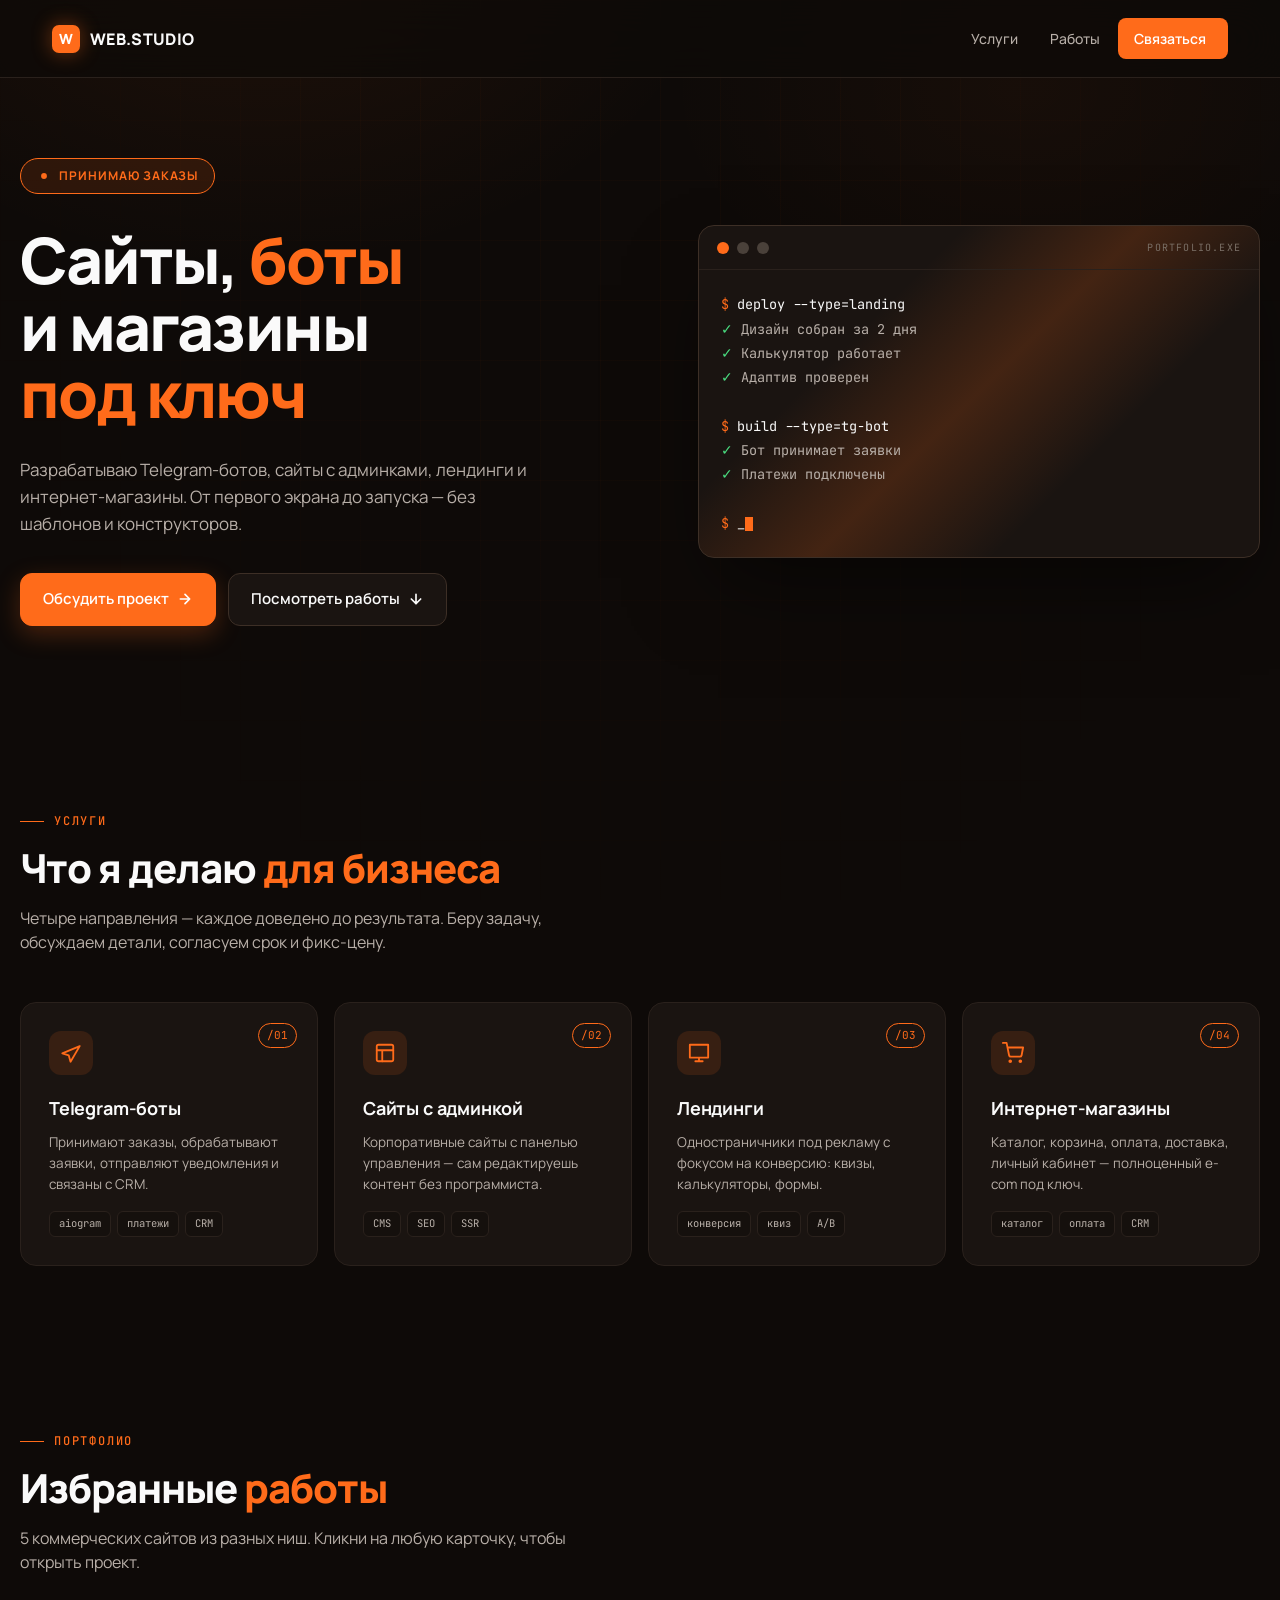
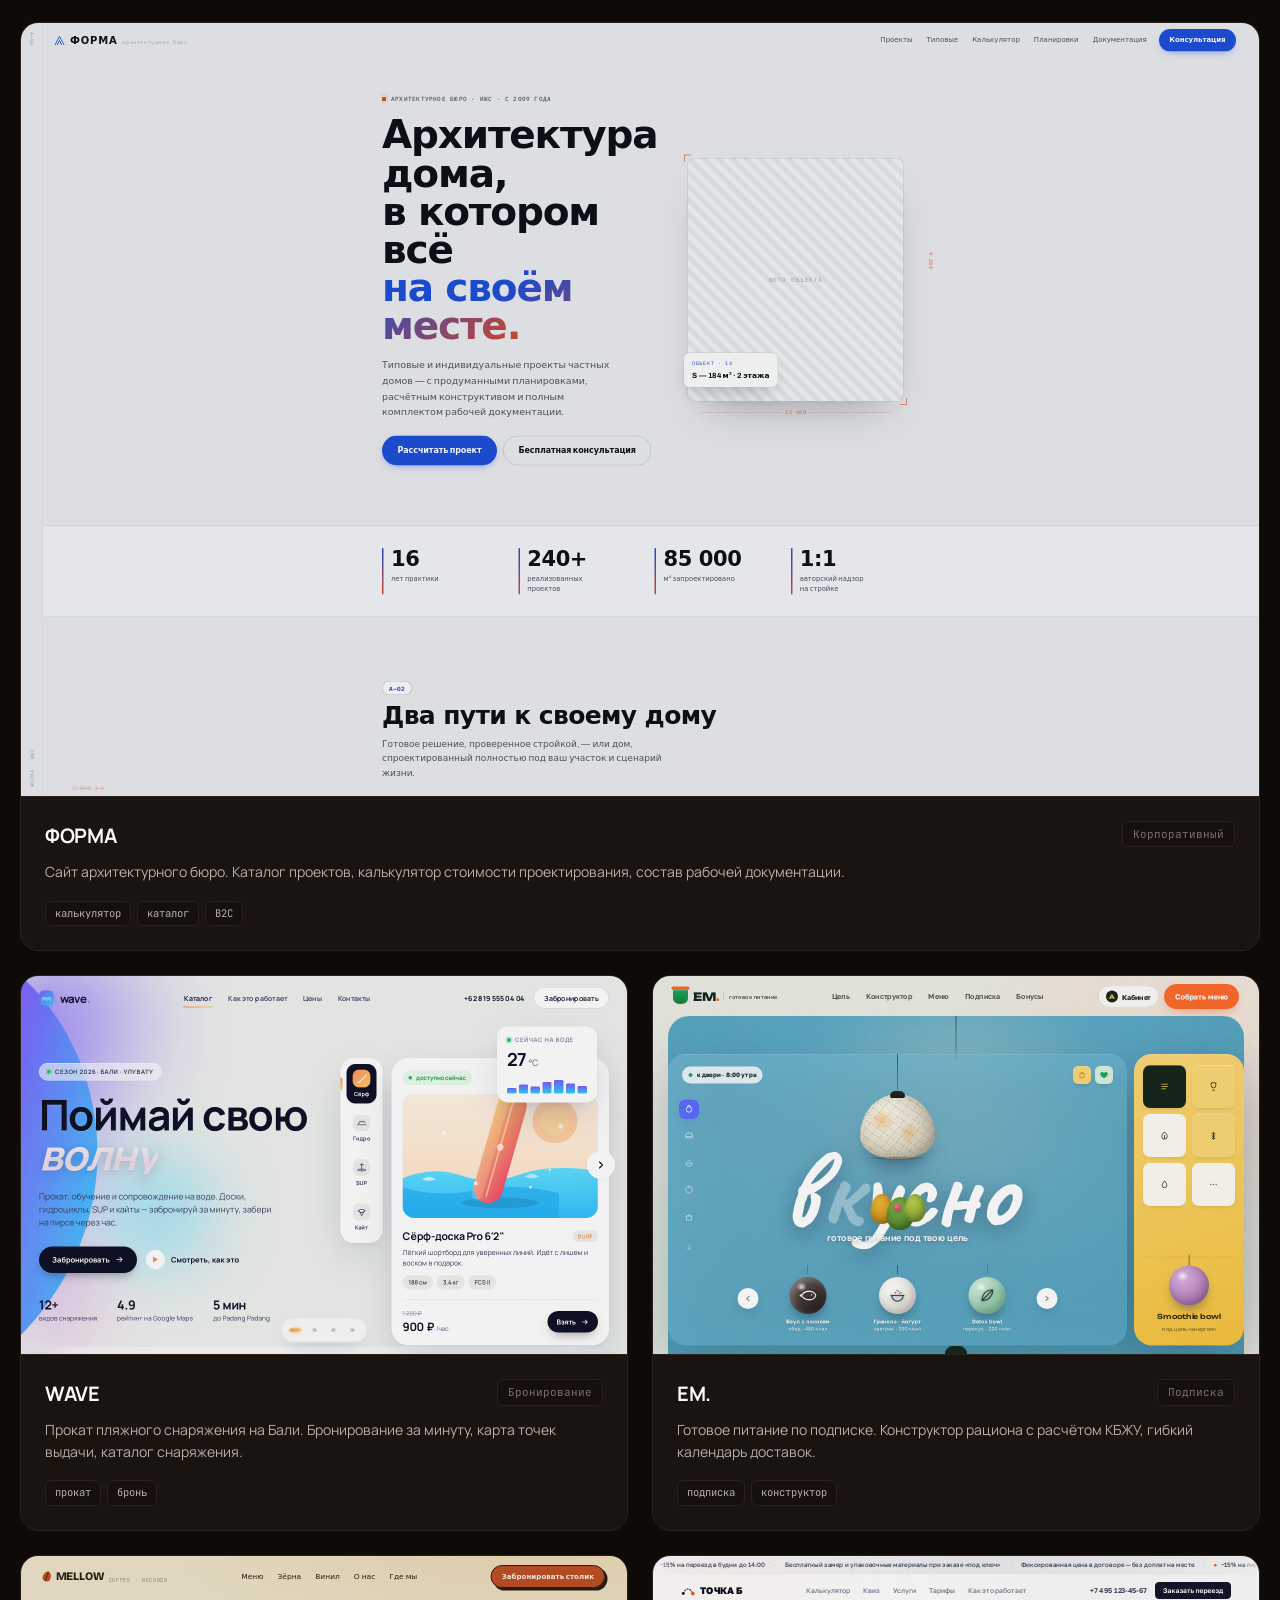
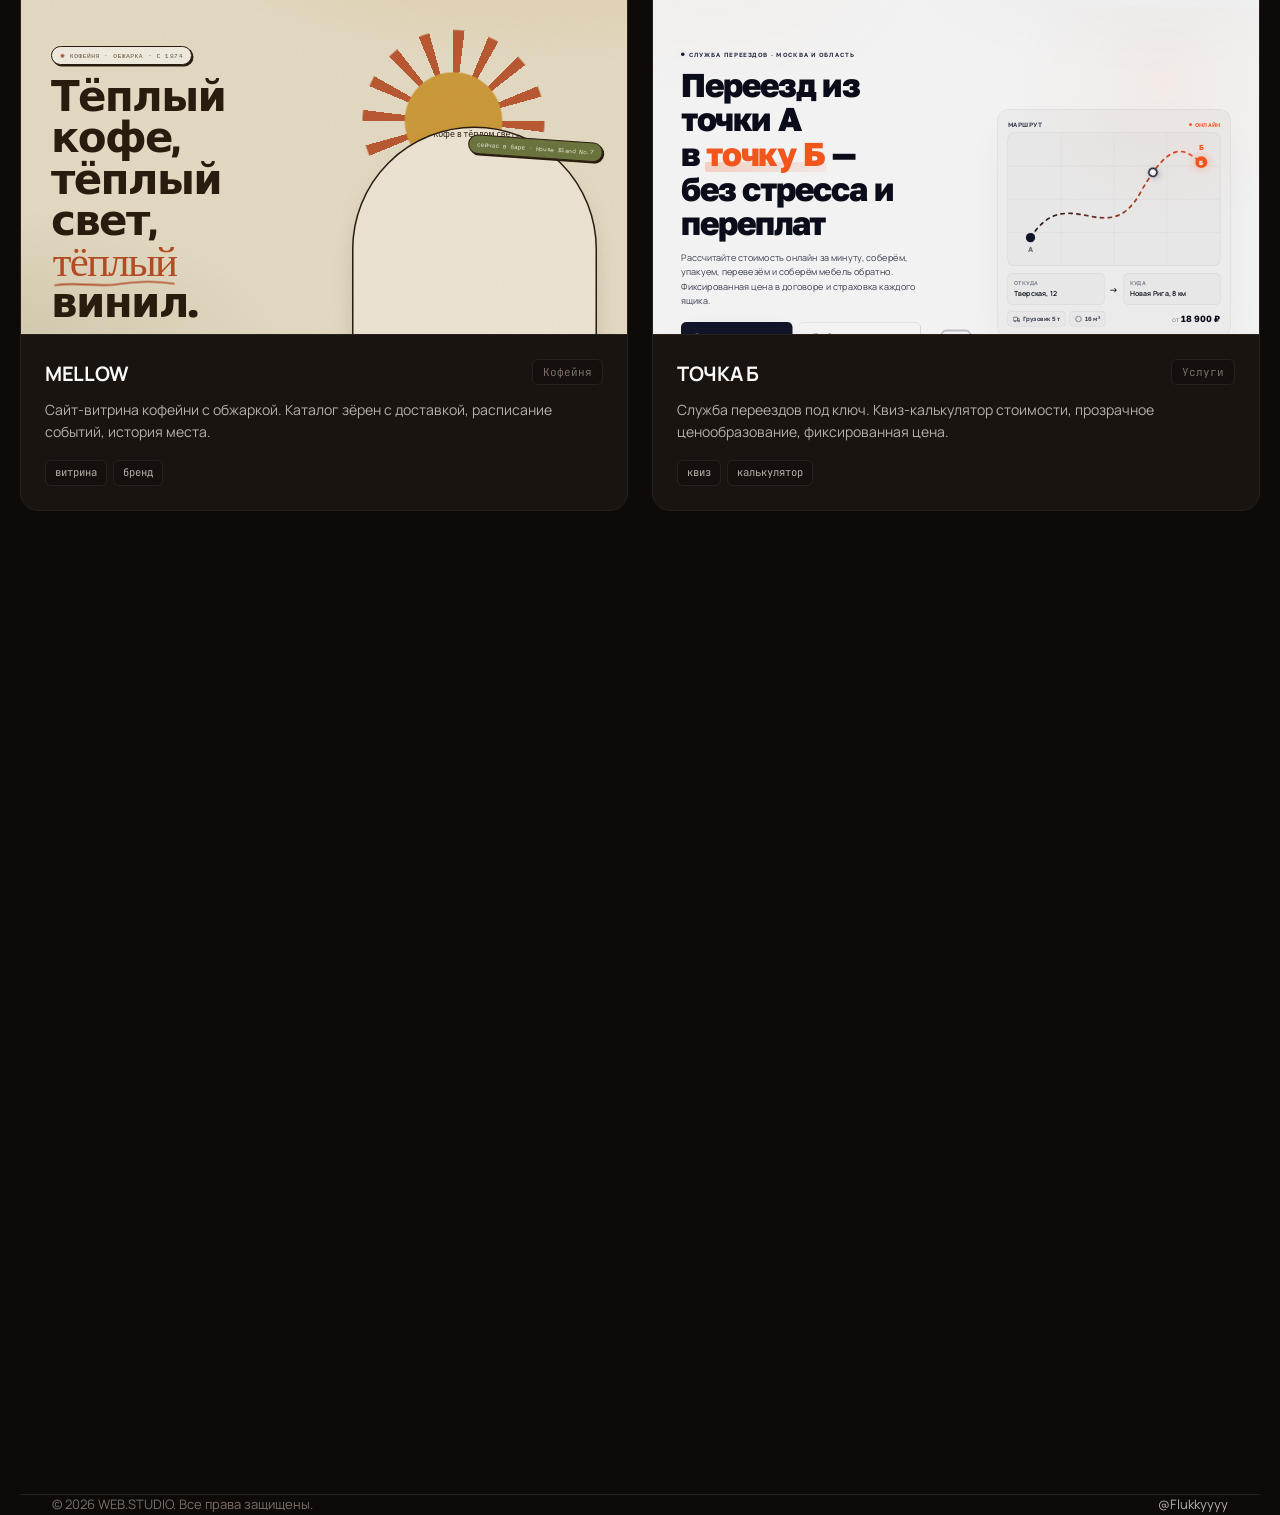
==== commit 761fd7c3: "Update timing: 3 days for landing" ====
--- a/index.html
+++ b/index.html
@@ -739,7 +739,7 @@
       <div class="lbl">Проектов в работе</div>
     </div>
     <div class="cell">
-      <div class="num">~7</div>
+      <div class="num">~3</div>
       <div class="lbl">Дней на лендинг</div>
     </div>
     <div class="cell">
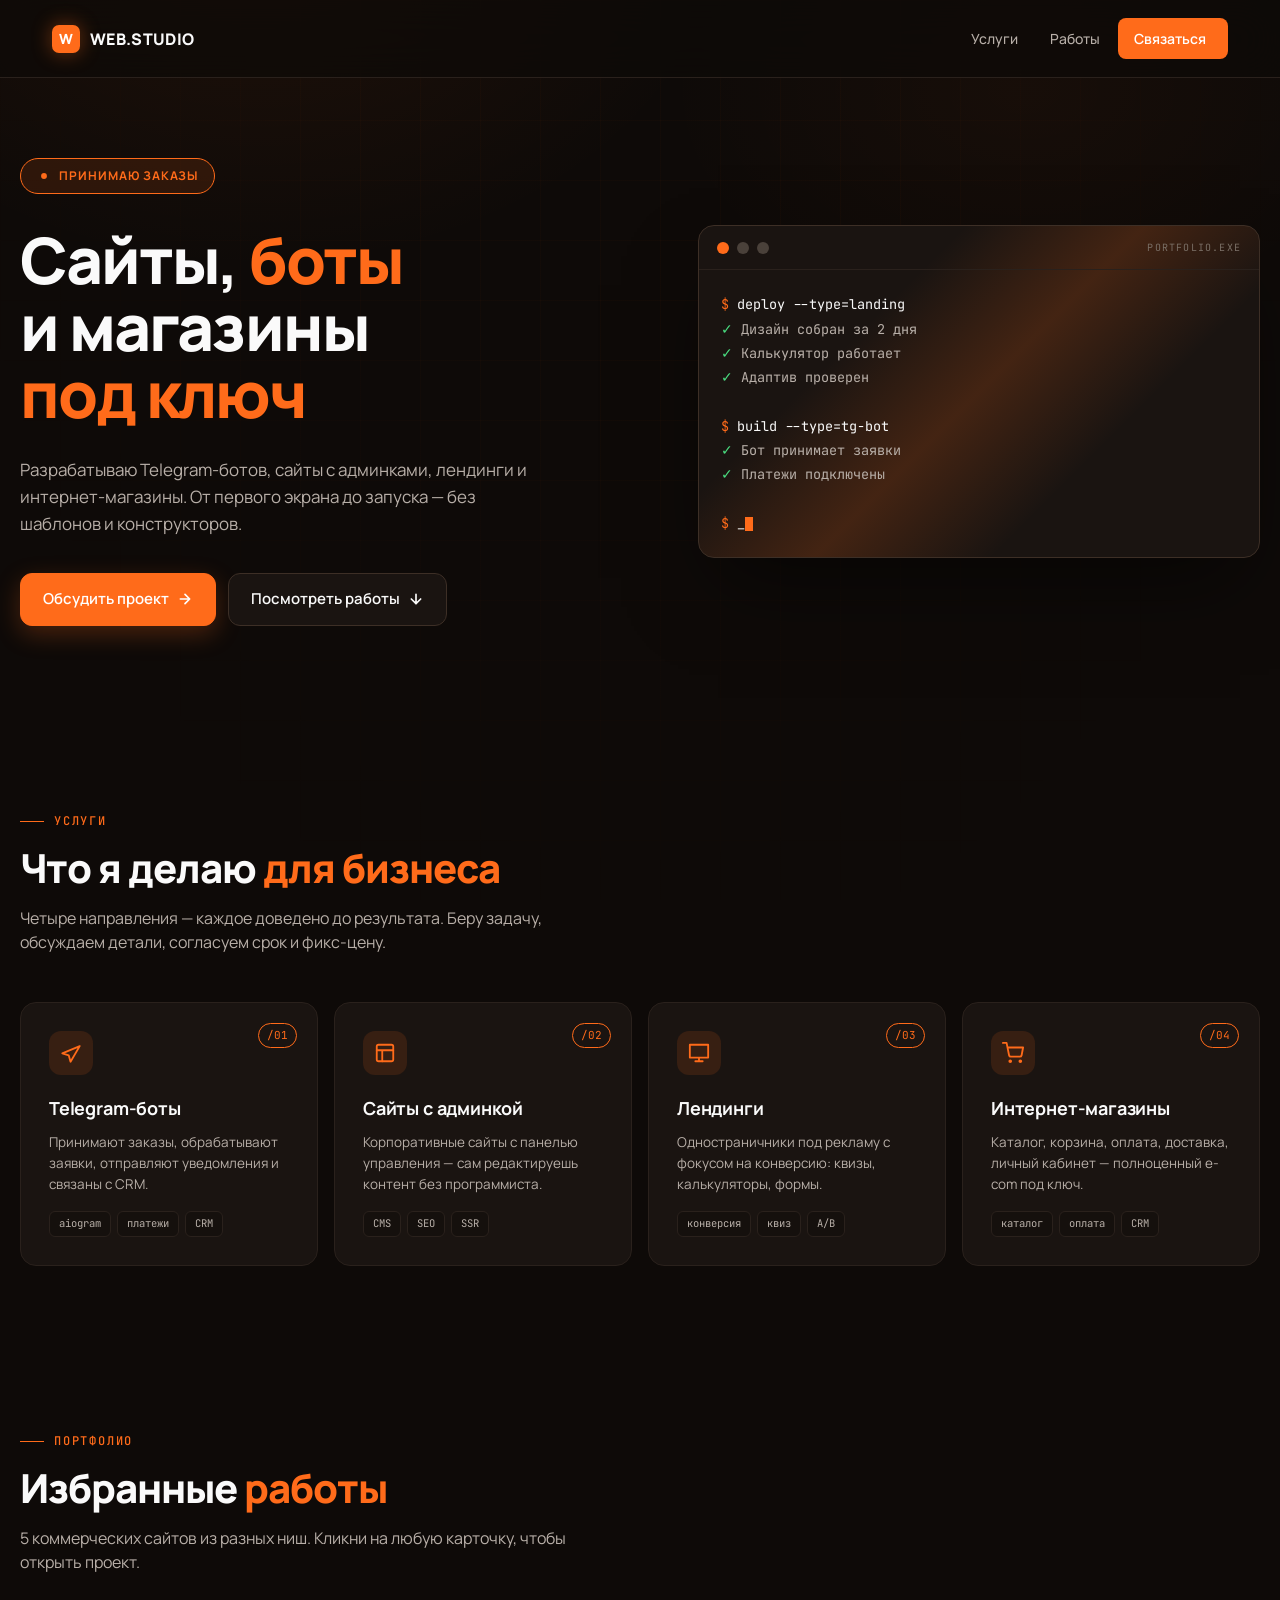
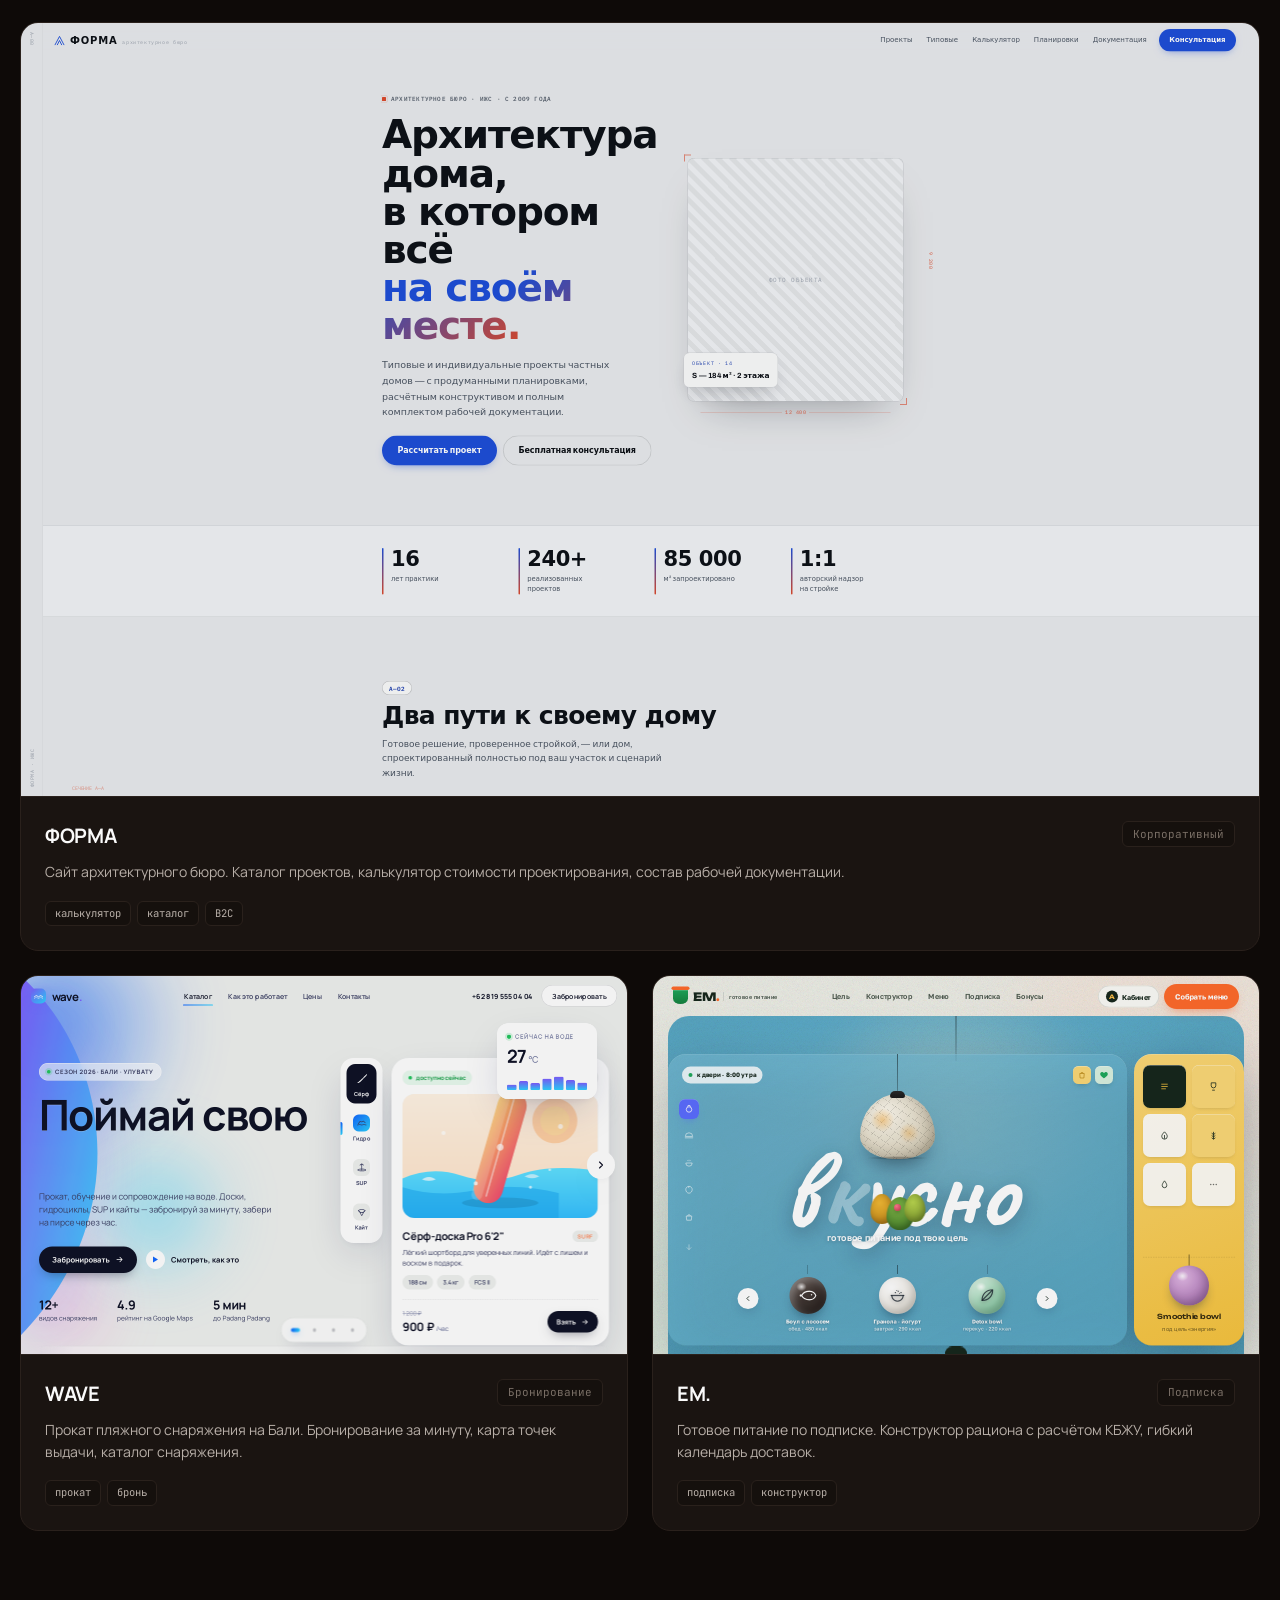
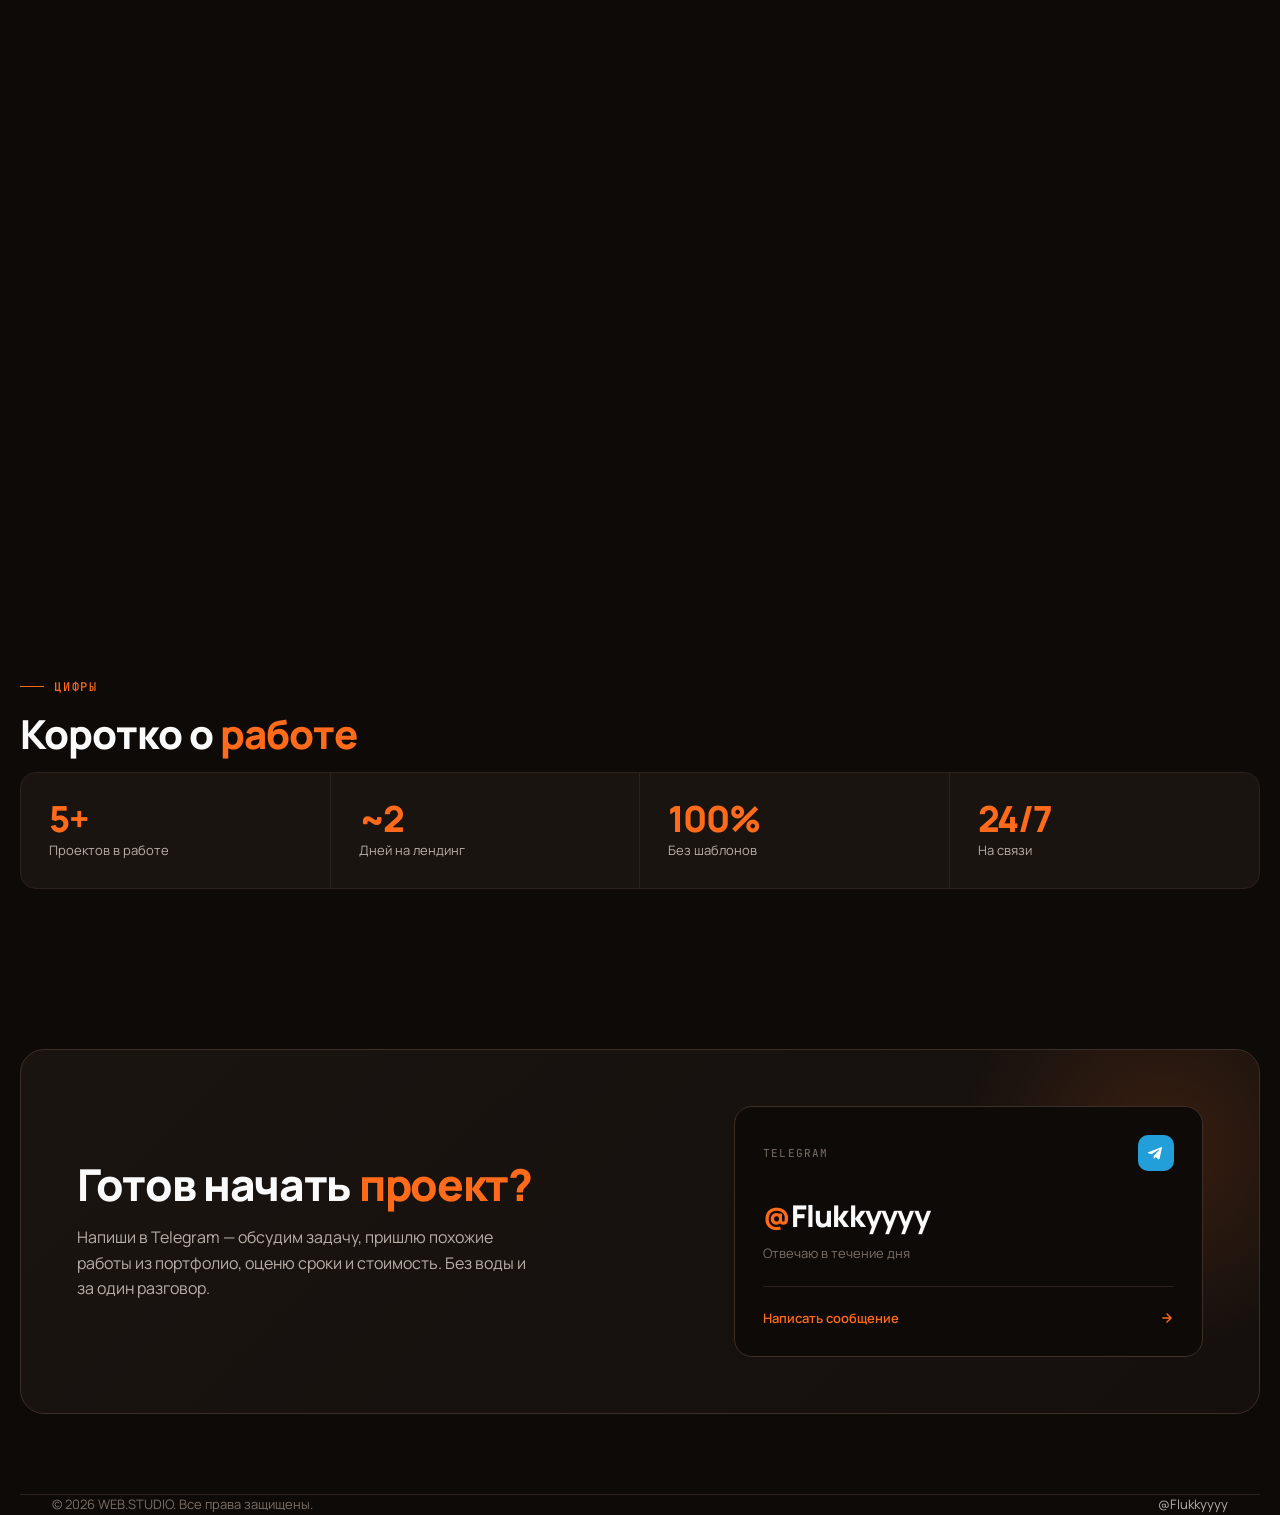
==== commit 3db04ca5: "2 days" ====
--- a/index.html
+++ b/index.html
@@ -739,7 +739,7 @@
       <div class="lbl">Проектов в работе</div>
     </div>
     <div class="cell">
-      <div class="num">~3</div>
+      <div class="num">~2</div>
       <div class="lbl">Дней на лендинг</div>
     </div>
     <div class="cell">
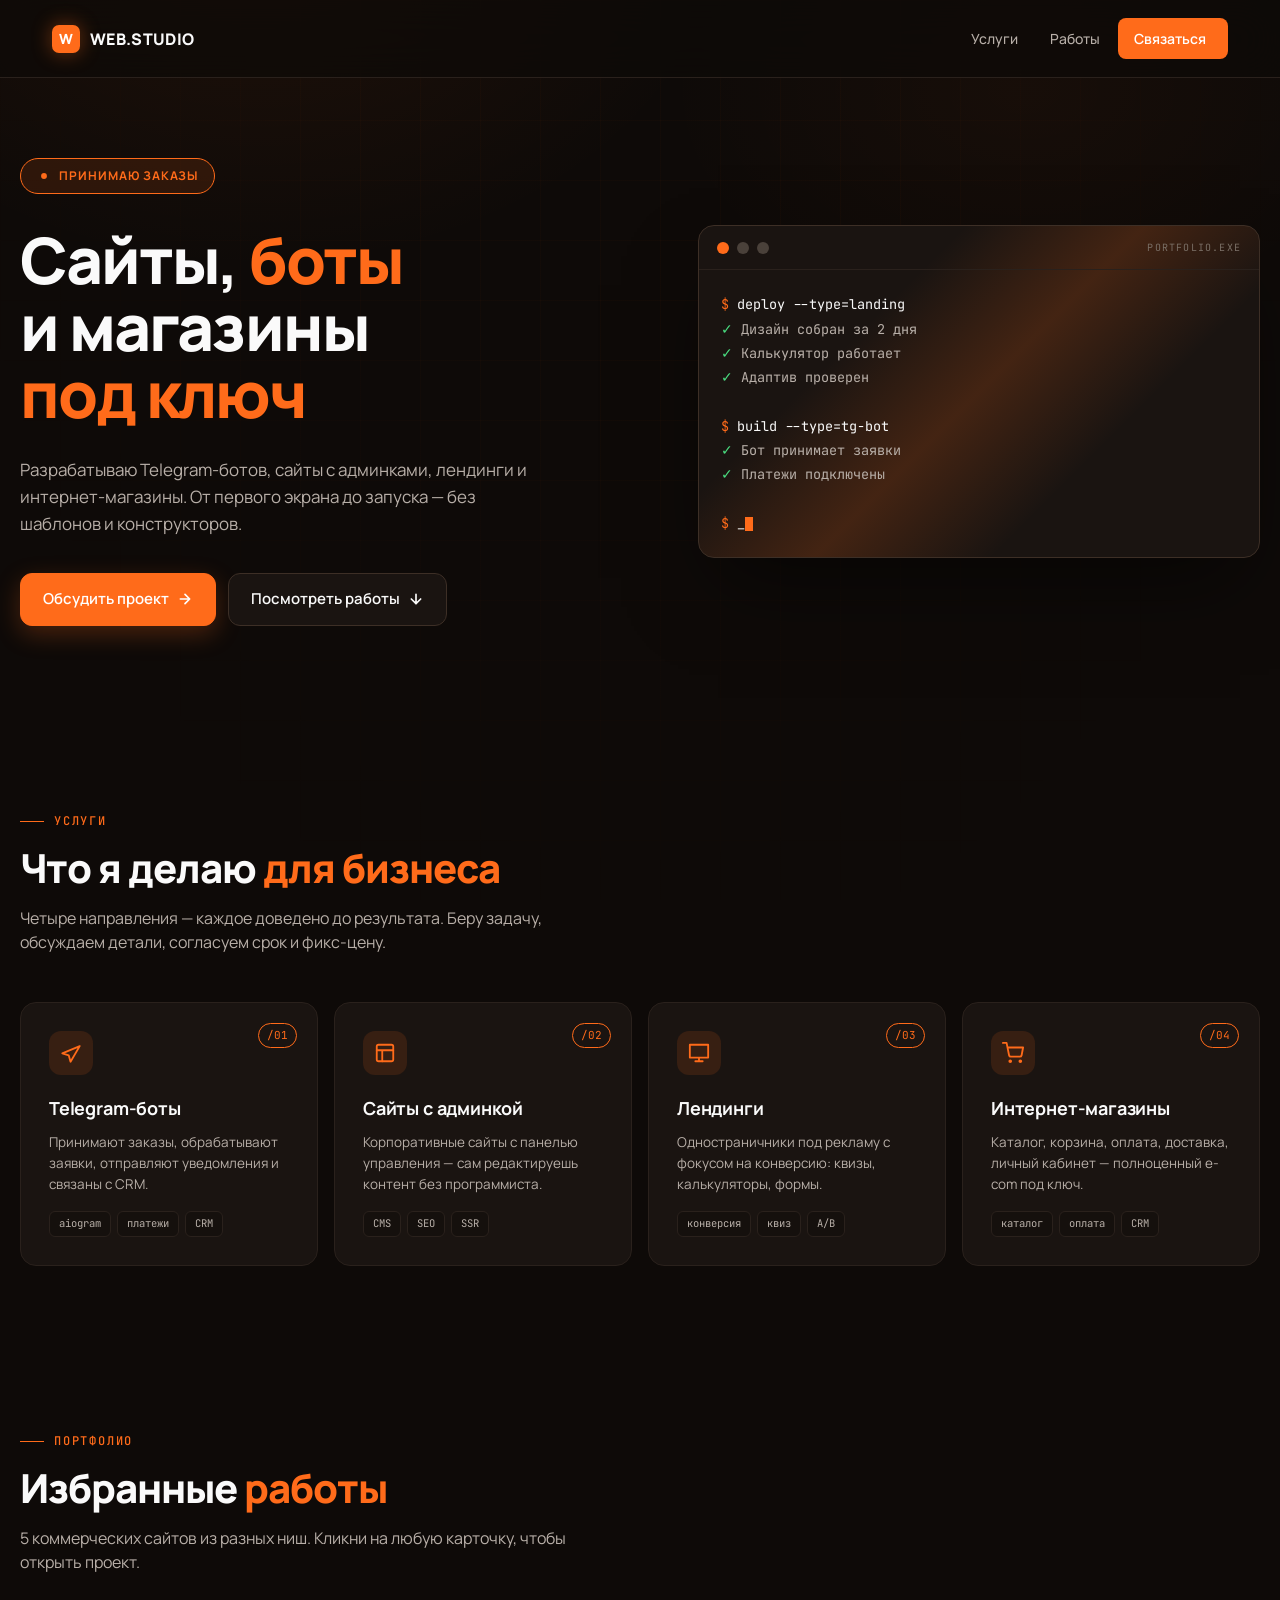
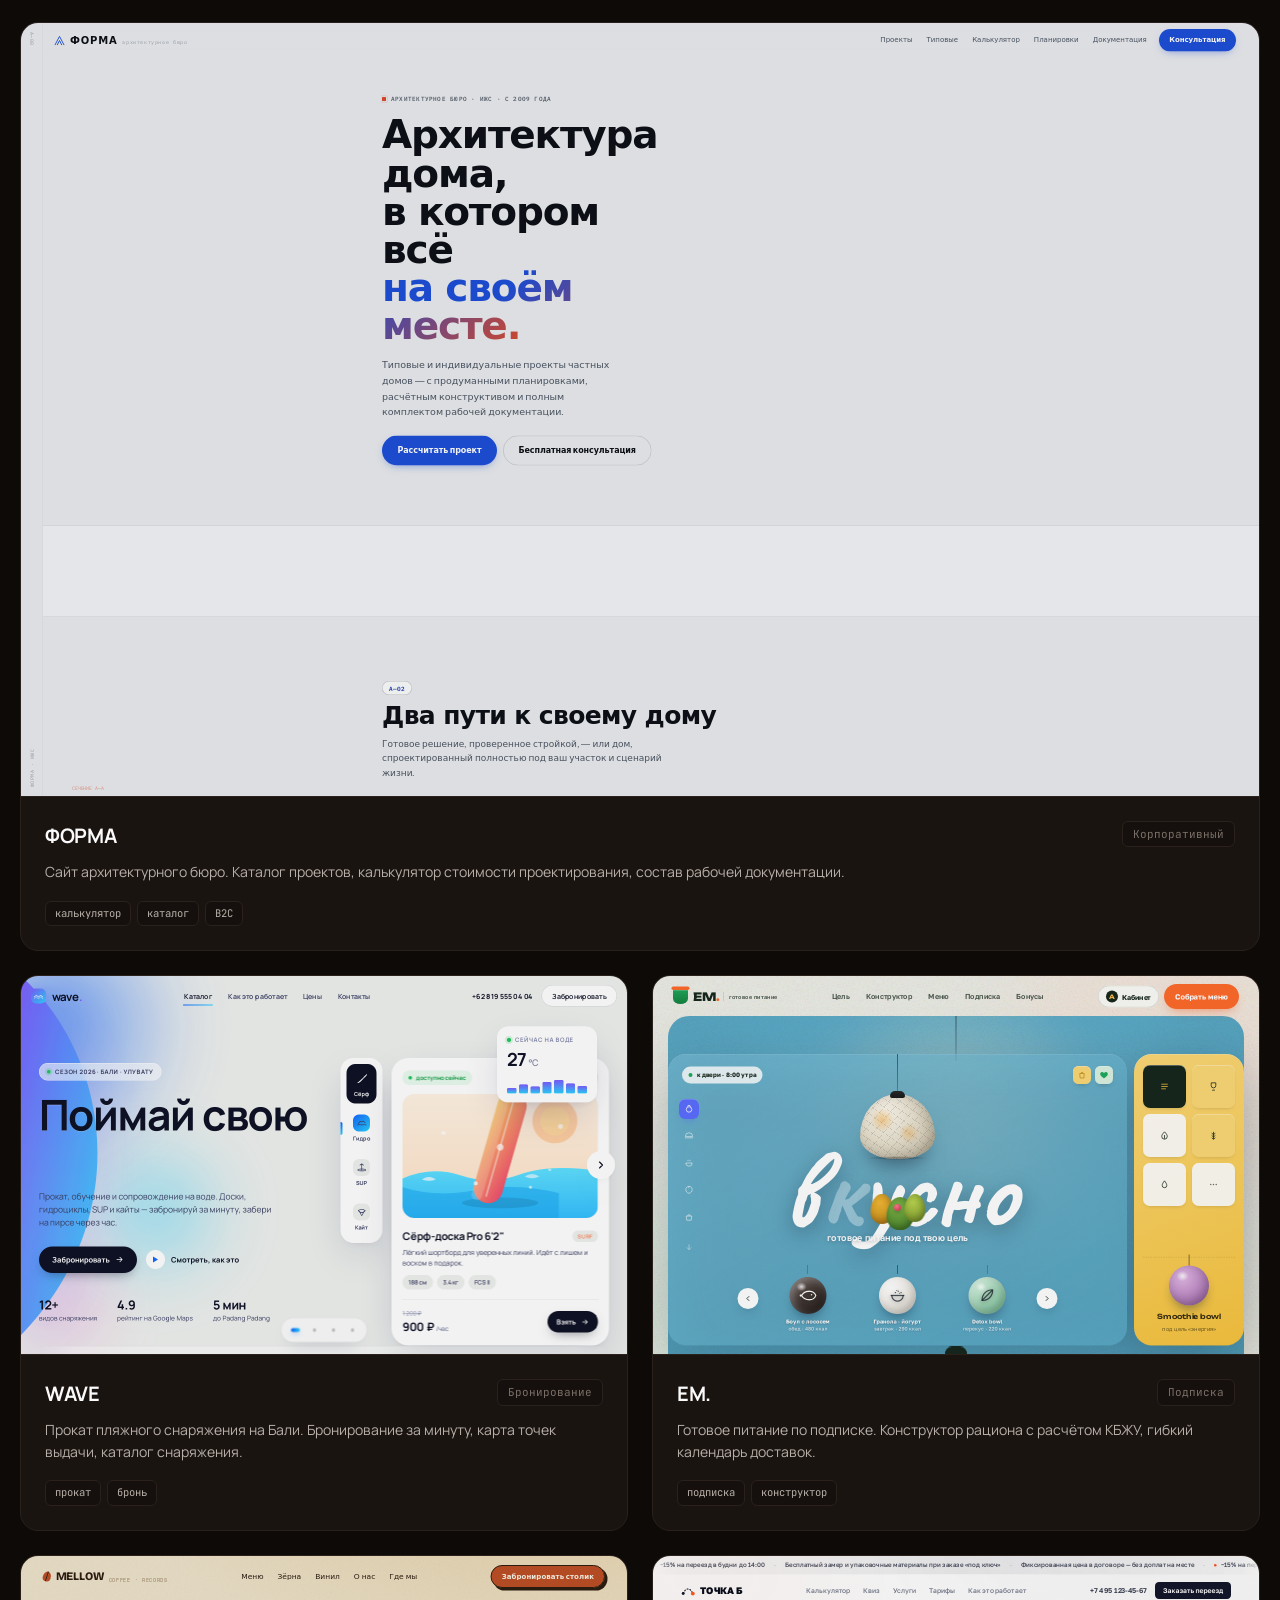
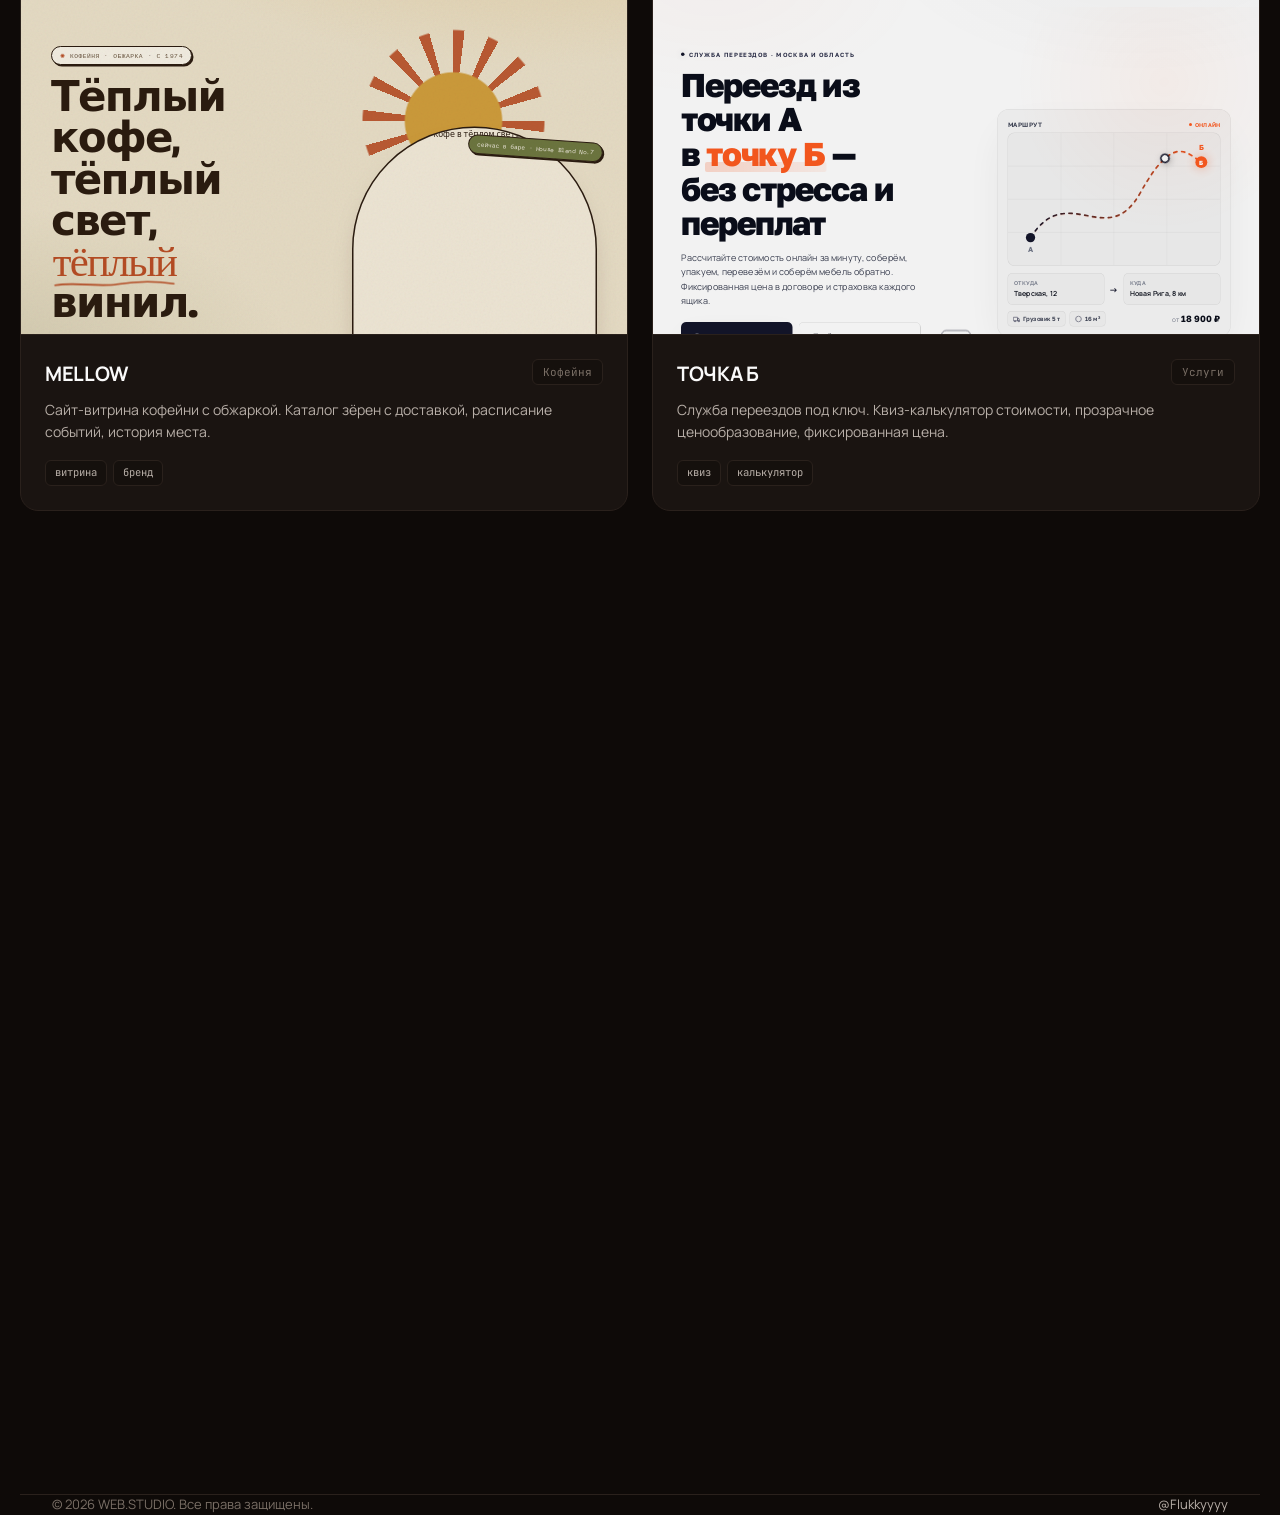
==== commit 190d13b8: "Add timing for site and TG bot" ====
--- a/index.html
+++ b/index.html
@@ -743,12 +743,12 @@
       <div class="lbl">Дней на лендинг</div>
     </div>
     <div class="cell">
-      <div class="num">100%</div>
-      <div class="lbl">Без шаблонов</div>
+      <div class="num">~5</div>
+      <div class="lbl">Дней на сайт</div>
     </div>
     <div class="cell">
-      <div class="num">24/7</div>
-      <div class="lbl">На связи</div>
+      <div class="num">~7</div>
+      <div class="lbl">Дней на TG-бота</div>
     </div>
   </div>
 </section>
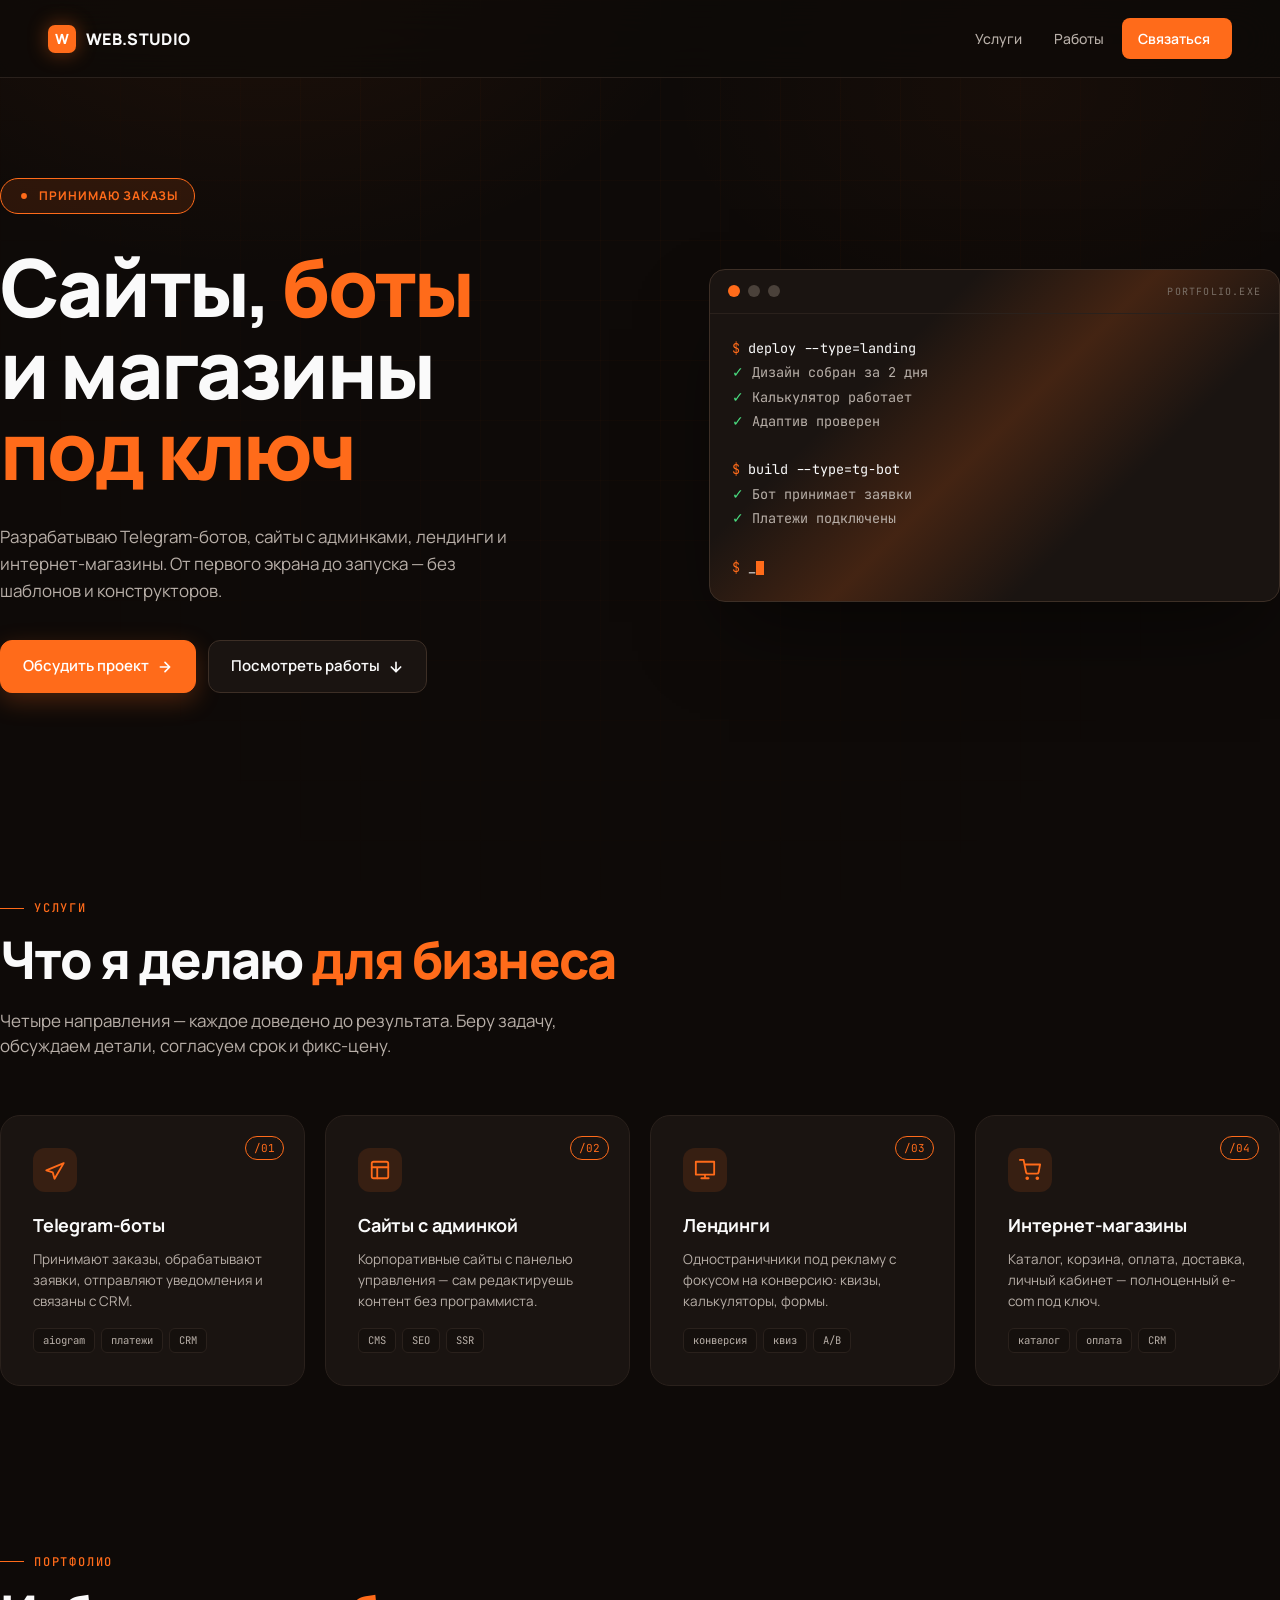
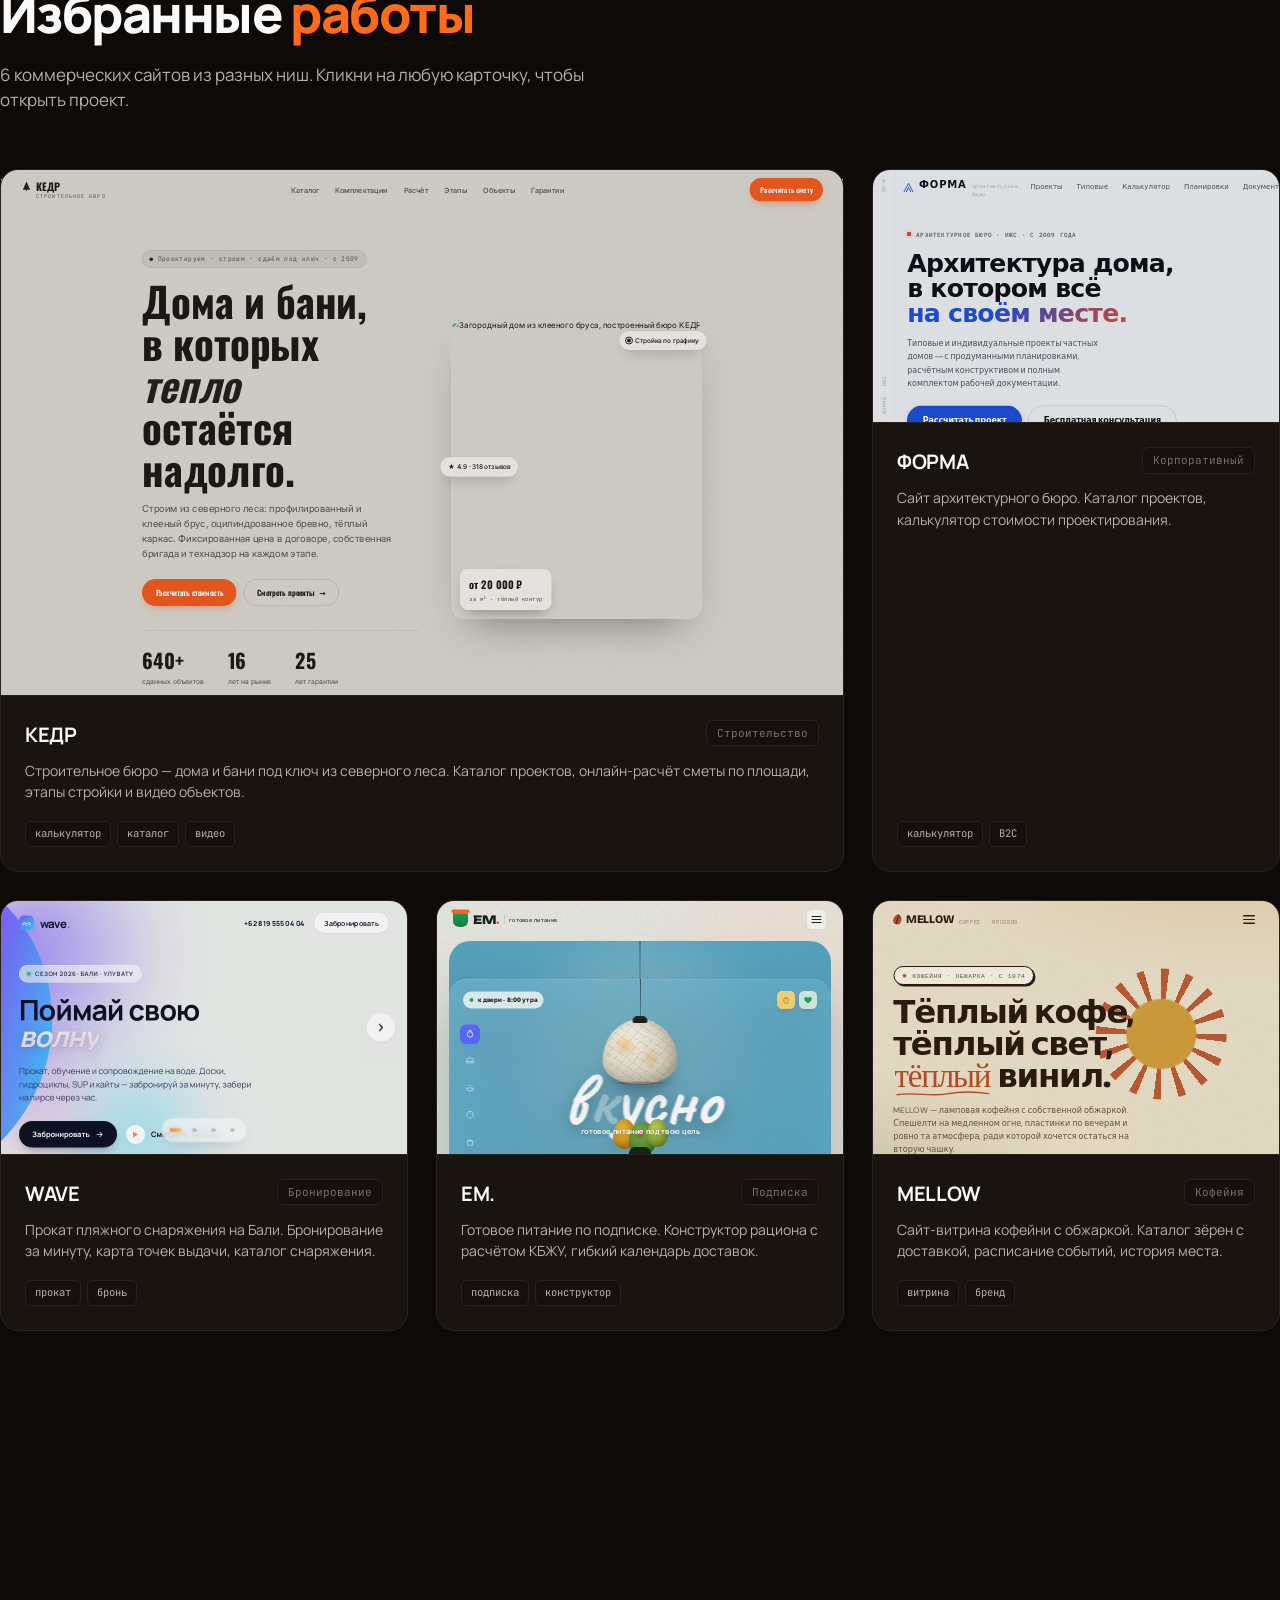
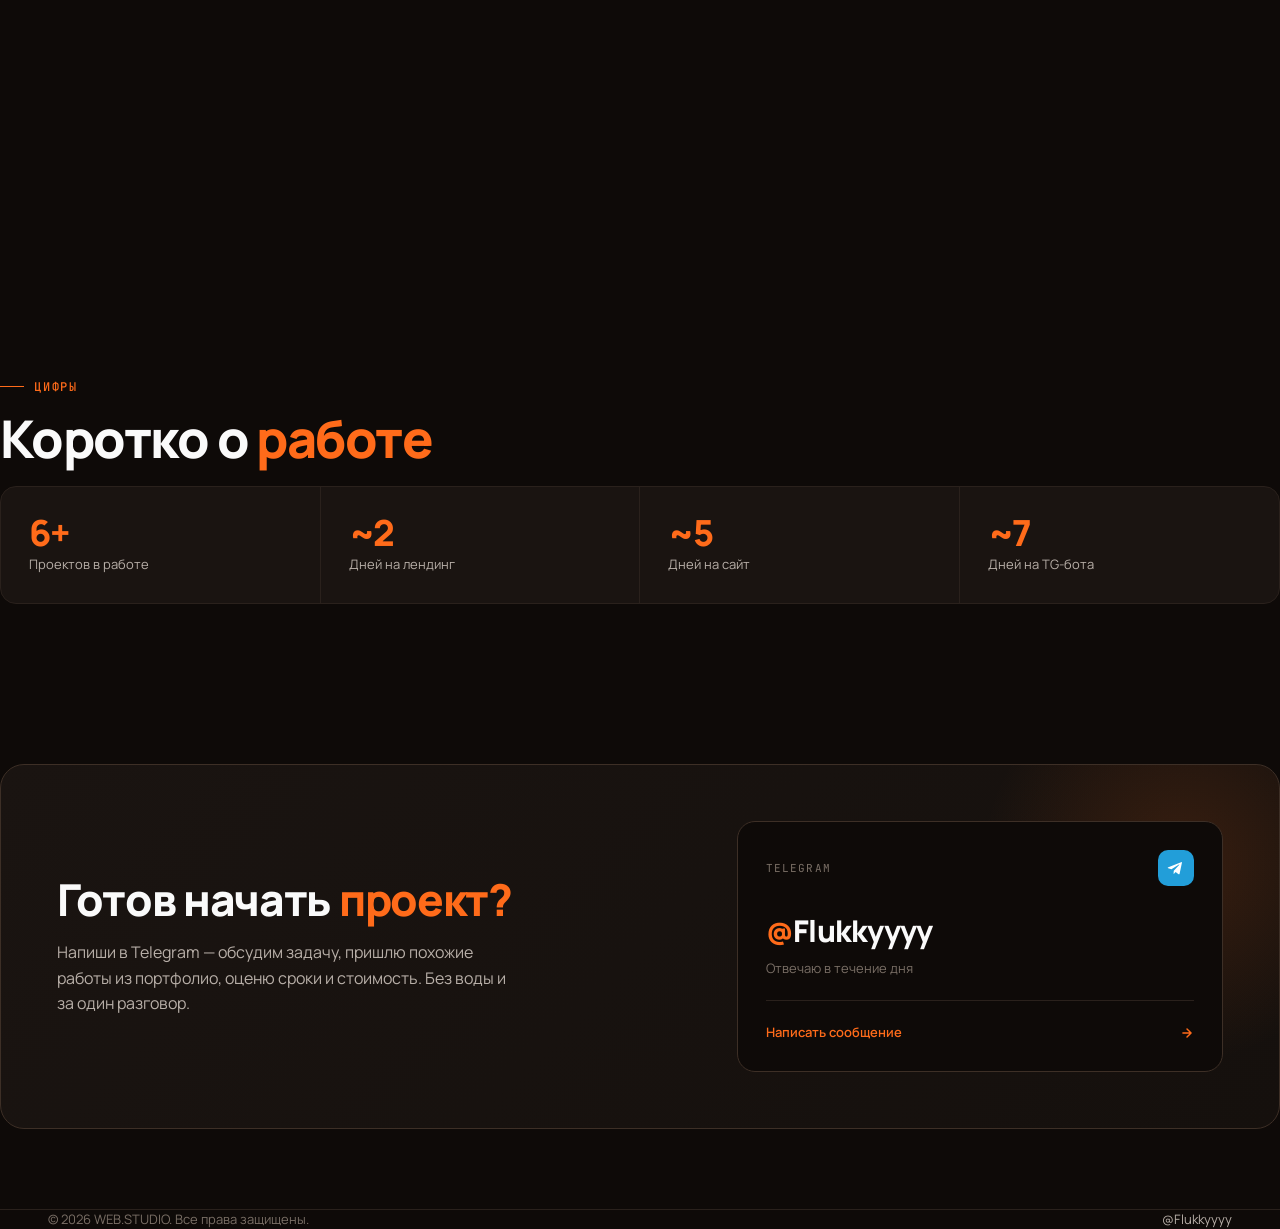
==== commit a8a4ff66: "Add KEDR project, widen layout to 1440px, bigger typography" ====
--- a/index.html
+++ b/index.html
@@ -4,7 +4,7 @@
 <meta charset="UTF-8" />
 <meta name="viewport" content="width=device-width, initial-scale=1.0" />
 <title>WEB.STUDIO — Сайты, боты, магазины под ключ</title>
-<meta name="description" content="Делаю Telegram-ботов, сайты с админками, лендинги и интернет-магазины. Портфолио из 5+ проектов." />
+<meta name="description" content="Делаю Telegram-ботов, сайты с админками, лендинги и интернет-магазины. Портфолио из 6 проектов." />
 <link rel="preconnect" href="https://fonts.googleapis.com">
 <link rel="preconnect" href="https://fonts.gstatic.com" crossorigin>
 <link href="https://fonts.googleapis.com/css2?family=Manrope:wght@400;500;600;700;800&family=JetBrains+Mono:wght@400;500;700&display=swap" rel="stylesheet">
@@ -41,7 +41,7 @@
 }
 ::selection { background: var(--orange); color: white; }
 .mono { font-family: 'JetBrains Mono', monospace; }
-.container { max-width: 1240px; margin: 0 auto; padding: 0 32px; }
+.container { max-width: 1440px; margin: 0 auto; padding: 0 48px; }
 
 /* Grid overlay */
 .grid-bg {
@@ -63,7 +63,7 @@
   border-bottom: 1px solid var(--border);
 }
 nav.top .inner {
-  max-width: 1240px; margin: 0 auto; padding: 18px 32px;
+  max-width: 1440px; margin: 0 auto; padding: 18px 48px;
   display: flex; justify-content: space-between; align-items: center;
 }
 .logo {
@@ -97,9 +97,9 @@
 /* HERO */
 .hero {
   position: relative; z-index: 1;
-  padding: 80px 0 100px;
+  padding: 100px 0 120px;
   display: grid; grid-template-columns: 1.1fr 1fr;
-  gap: 60px; align-items: center;
+  gap: 80px; align-items: center;
 }
 .badge {
   display: inline-flex; align-items: center; gap: 8px;
@@ -113,8 +113,8 @@
 }
 .badge svg { width: 14px; height: 14px; }
 .hero h1 {
-  font-size: 64px; font-weight: 800; line-height: 1.05;
-  letter-spacing: -0.03em; margin-bottom: 28px;
+  font-size: 80px; font-weight: 800; line-height: 1.02;
+  letter-spacing: -0.035em; margin-bottom: 32px;
 }
 .hero h1 .accent { color: var(--orange); }
 .hero p.lead {
@@ -202,22 +202,22 @@
   content: ''; width: 24px; height: 1px; background: var(--orange);
 }
 .section-title {
-  font-size: 40px; font-weight: 800; letter-spacing: -0.025em;
-  line-height: 1.1; margin-bottom: 16px; max-width: 800px;
+  font-size: 52px; font-weight: 800; letter-spacing: -0.03em;
+  line-height: 1.05; margin-bottom: 20px; max-width: 900px;
 }
 .section-title .accent { color: var(--orange); }
 .section-sub {
-  font-size: 16px; color: var(--ink-2); max-width: 580px; margin-bottom: 48px;
+  font-size: 17px; color: var(--ink-2); max-width: 620px; margin-bottom: 56px;
 }
 
 .services-grid {
-  display: grid; grid-template-columns: repeat(4, 1fr); gap: 16px;
+  display: grid; grid-template-columns: repeat(4, 1fr); gap: 20px;
 }
 .service-card {
   background: var(--surface);
   border: 1px solid var(--border);
-  border-radius: 16px;
-  padding: 28px;
+  border-radius: 20px;
+  padding: 32px;
   position: relative;
   transition: border-color 0.2s, transform 0.2s;
 }
@@ -261,7 +261,7 @@
 
 /* PROJECTS */
 .projects {
-  display: grid; grid-template-columns: repeat(2, 1fr); gap: 24px;
+  display: grid; grid-template-columns: repeat(3, 1fr); gap: 28px;
 }
 .project-card {
   background: var(--surface);
@@ -437,18 +437,19 @@
 .reveal.in { opacity: 1; transform: translateY(0); }
 
 /* MOBILE */
-@media (max-width: 900px) {
+@media (max-width: 1100px) {
   .services-grid { grid-template-columns: repeat(2, 1fr); }
+  .projects { grid-template-columns: repeat(2, 1fr); }
 }
 @media (max-width: 768px) {
   .container { padding: 0 20px; }
   nav.top .inner { padding: 14px 20px; }
   nav.top .links a:not(.cta) { display: none; }
   .hero { grid-template-columns: 1fr; gap: 40px; padding: 40px 0 60px; }
-  .hero h1 { font-size: 38px; }
+  .hero h1 { font-size: 42px; }
   .hero p.lead { font-size: 15px; }
   section.block { padding: 50px 0; }
-  .section-title { font-size: 28px; }
+  .section-title { font-size: 32px; }
   .services-grid { grid-template-columns: 1fr; gap: 12px; }
   .service-card { padding: 22px; }
   .projects { grid-template-columns: 1fr; gap: 16px; }
@@ -607,15 +608,38 @@
     <div class="section-eyebrow">Портфолио</div>
     <h2 class="section-title">Избранные <span class="accent">работы</span></h2>
     <p class="section-sub">
-      5 коммерческих сайтов из разных ниш. Кликни на любую карточку, чтобы открыть проект.
+      6 коммерческих сайтов из разных ниш. Кликни на любую карточку, чтобы открыть проект.
     </p>
   </div>
 
   <div class="projects">
 
-    <a href="projects/architecture/" target="_blank" class="project-card large reveal">
+    <a href="projects/kedr/" target="_blank" class="project-card large reveal">
       <div class="preview">
-        <div class="preview-badge">/01 — АРХИТЕКТУРА</div>
+        <div class="preview-badge">/01 — СТРОИТЕЛЬСТВО</div>
+        <iframe src="projects/kedr/" loading="lazy" title="КЕДР"></iframe>
+        <div class="preview-overlay">
+          Открыть
+          <svg viewBox="0 0 24 24" fill="none" stroke="currentColor" stroke-width="2.5" stroke-linecap="round" stroke-linejoin="round"><path d="M7 17L17 7M17 7H7M17 7v10"/></svg>
+        </div>
+      </div>
+      <div class="card-body">
+        <div class="card-row">
+          <div class="card-title">КЕДР</div>
+          <div class="card-cat">Строительство</div>
+        </div>
+        <p class="card-desc">Строительное бюро — дома и бани под ключ из северного леса. Каталог проектов, онлайн-расчёт сметы по площади, этапы стройки и видео объектов.</p>
+        <div class="card-tags">
+          <span class="service-tag">калькулятор</span>
+          <span class="service-tag">каталог</span>
+          <span class="service-tag">видео</span>
+        </div>
+      </div>
+    </a>
+
+    <a href="projects/architecture/" target="_blank" class="project-card reveal">
+      <div class="preview">
+        <div class="preview-badge">/02 — АРХИТЕКТУРА</div>
         <iframe src="projects/architecture/" loading="lazy" title="ФОРМА"></iframe>
         <div class="preview-overlay">
           Открыть
@@ -627,10 +651,9 @@
           <div class="card-title">ФОРМА</div>
           <div class="card-cat">Корпоративный</div>
         </div>
-        <p class="card-desc">Сайт архитектурного бюро. Каталог проектов, калькулятор стоимости проектирования, состав рабочей документации.</p>
+        <p class="card-desc">Сайт архитектурного бюро. Каталог проектов, калькулятор стоимости проектирования.</p>
         <div class="card-tags">
           <span class="service-tag">калькулятор</span>
-          <span class="service-tag">каталог</span>
           <span class="service-tag">B2C</span>
         </div>
       </div>
@@ -638,7 +661,7 @@
 
     <a href="projects/beach-rental/" target="_blank" class="project-card reveal">
       <div class="preview">
-        <div class="preview-badge">/02 — ПРОКАТ</div>
+        <div class="preview-badge">/03 — ПРОКАТ</div>
         <iframe src="projects/beach-rental/" loading="lazy" title="WAVE"></iframe>
         <div class="preview-overlay">
           Открыть
@@ -660,7 +683,7 @@
 
     <a href="projects/meal-delivery/" target="_blank" class="project-card reveal">
       <div class="preview">
-        <div class="preview-badge">/03 — ДОСТАВКА</div>
+        <div class="preview-badge">/04 — ДОСТАВКА</div>
         <iframe src="projects/meal-delivery/" loading="lazy" title="ЕМ."></iframe>
         <div class="preview-overlay">
           Открыть
@@ -682,7 +705,7 @@
 
     <a href="projects/mellow/" target="_blank" class="project-card reveal">
       <div class="preview">
-        <div class="preview-badge">/04 — БРЕНД</div>
+        <div class="preview-badge">/05 — БРЕНД</div>
         <iframe src="projects/mellow/" loading="lazy" title="MELLOW"></iframe>
         <div class="preview-overlay">
           Открыть
@@ -704,7 +727,7 @@
 
     <a href="projects/moving-service/" target="_blank" class="project-card reveal">
       <div class="preview">
-        <div class="preview-badge">/05 — УСЛУГИ</div>
+        <div class="preview-badge">/06 — УСЛУГИ</div>
         <iframe src="projects/moving-service/" loading="lazy" title="ТОЧКА Б"></iframe>
         <div class="preview-overlay">
           Открыть
@@ -735,7 +758,7 @@
   </div>
   <div class="stats reveal">
     <div class="cell">
-      <div class="num">5+</div>
+      <div class="num">6+</div>
       <div class="lbl">Проектов в работе</div>
     </div>
     <div class="cell">
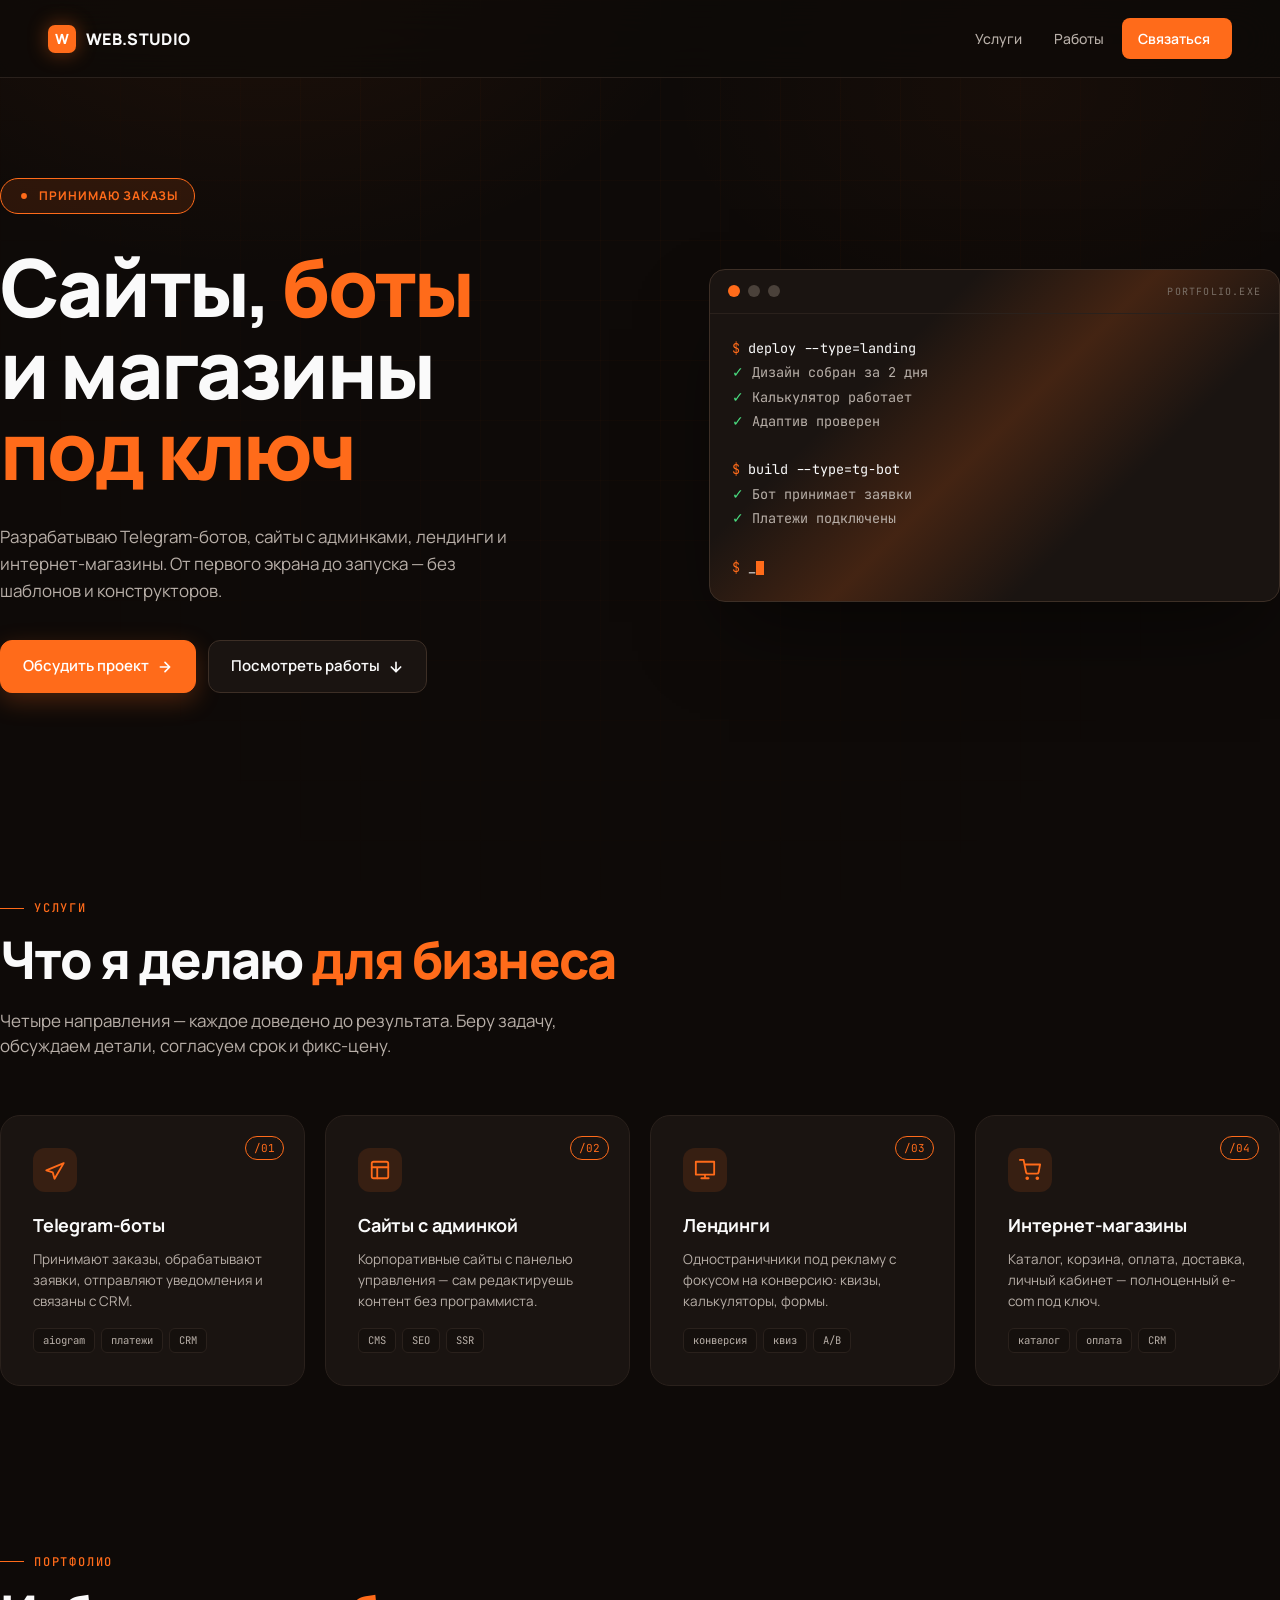
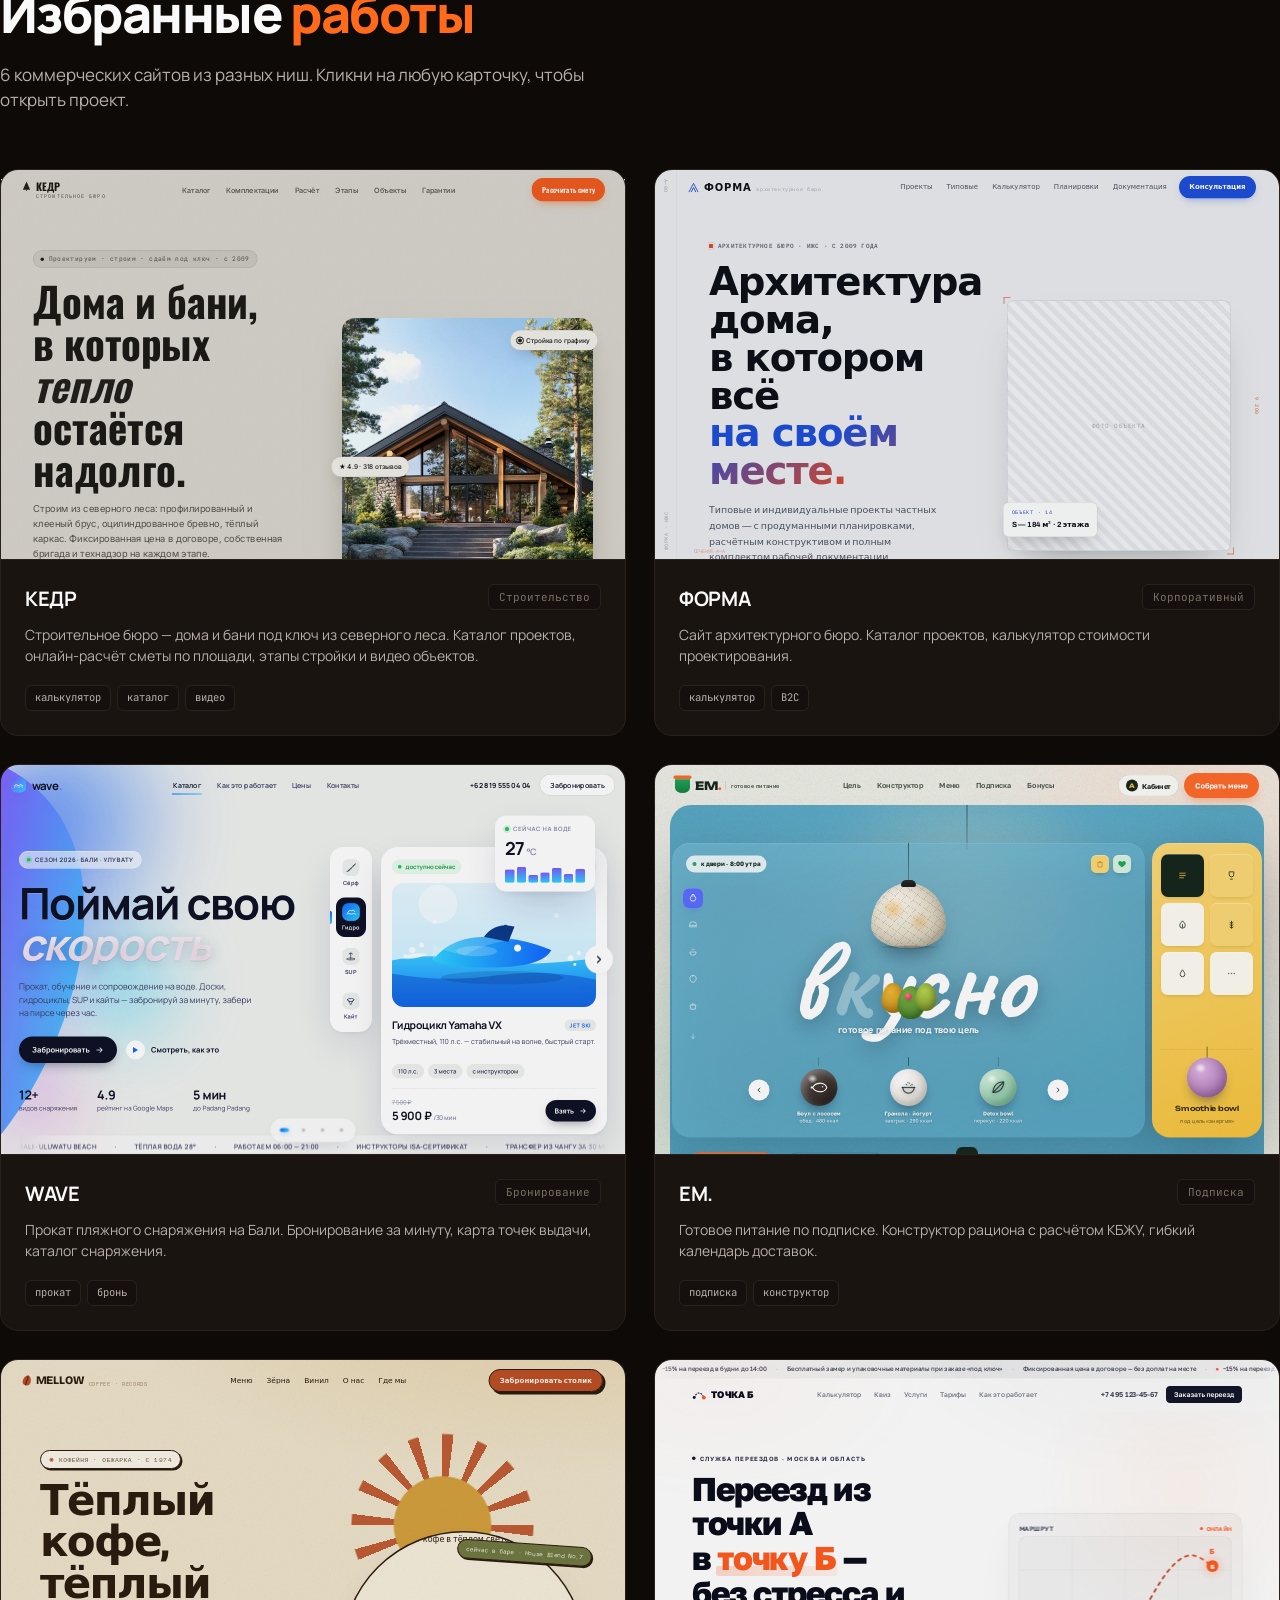
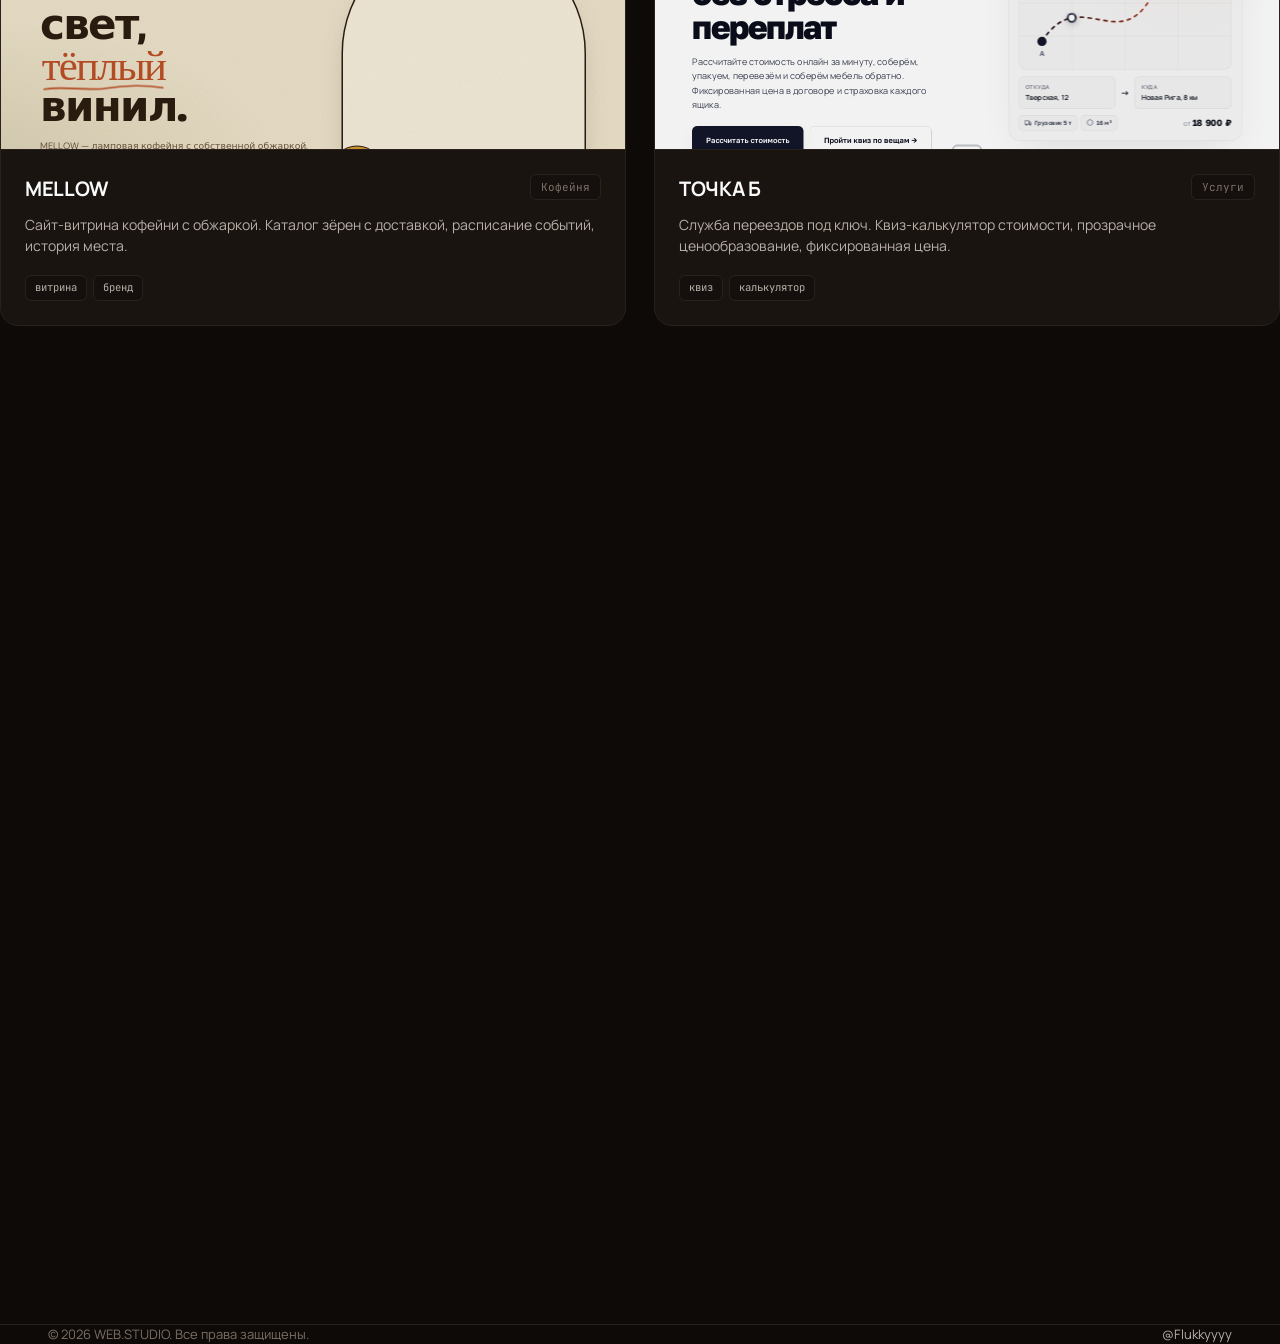
==== commit 3b7b4260: "6 projects 2 per row equal size" ====
--- a/index.html
+++ b/index.html
@@ -261,7 +261,7 @@
 
 /* PROJECTS */
 .projects {
-  display: grid; grid-template-columns: repeat(3, 1fr); gap: 28px;
+  display: grid; grid-template-columns: repeat(2, 1fr); gap: 28px;
 }
 .project-card {
   background: var(--surface);
@@ -614,7 +614,7 @@
 
   <div class="projects">
 
-    <a href="projects/kedr/" target="_blank" class="project-card large reveal">
+    <a href="projects/kedr/" target="_blank" class="project-card reveal">
       <div class="preview">
         <div class="preview-badge">/01 — СТРОИТЕЛЬСТВО</div>
         <iframe src="projects/kedr/" loading="lazy" title="КЕДР"></iframe>
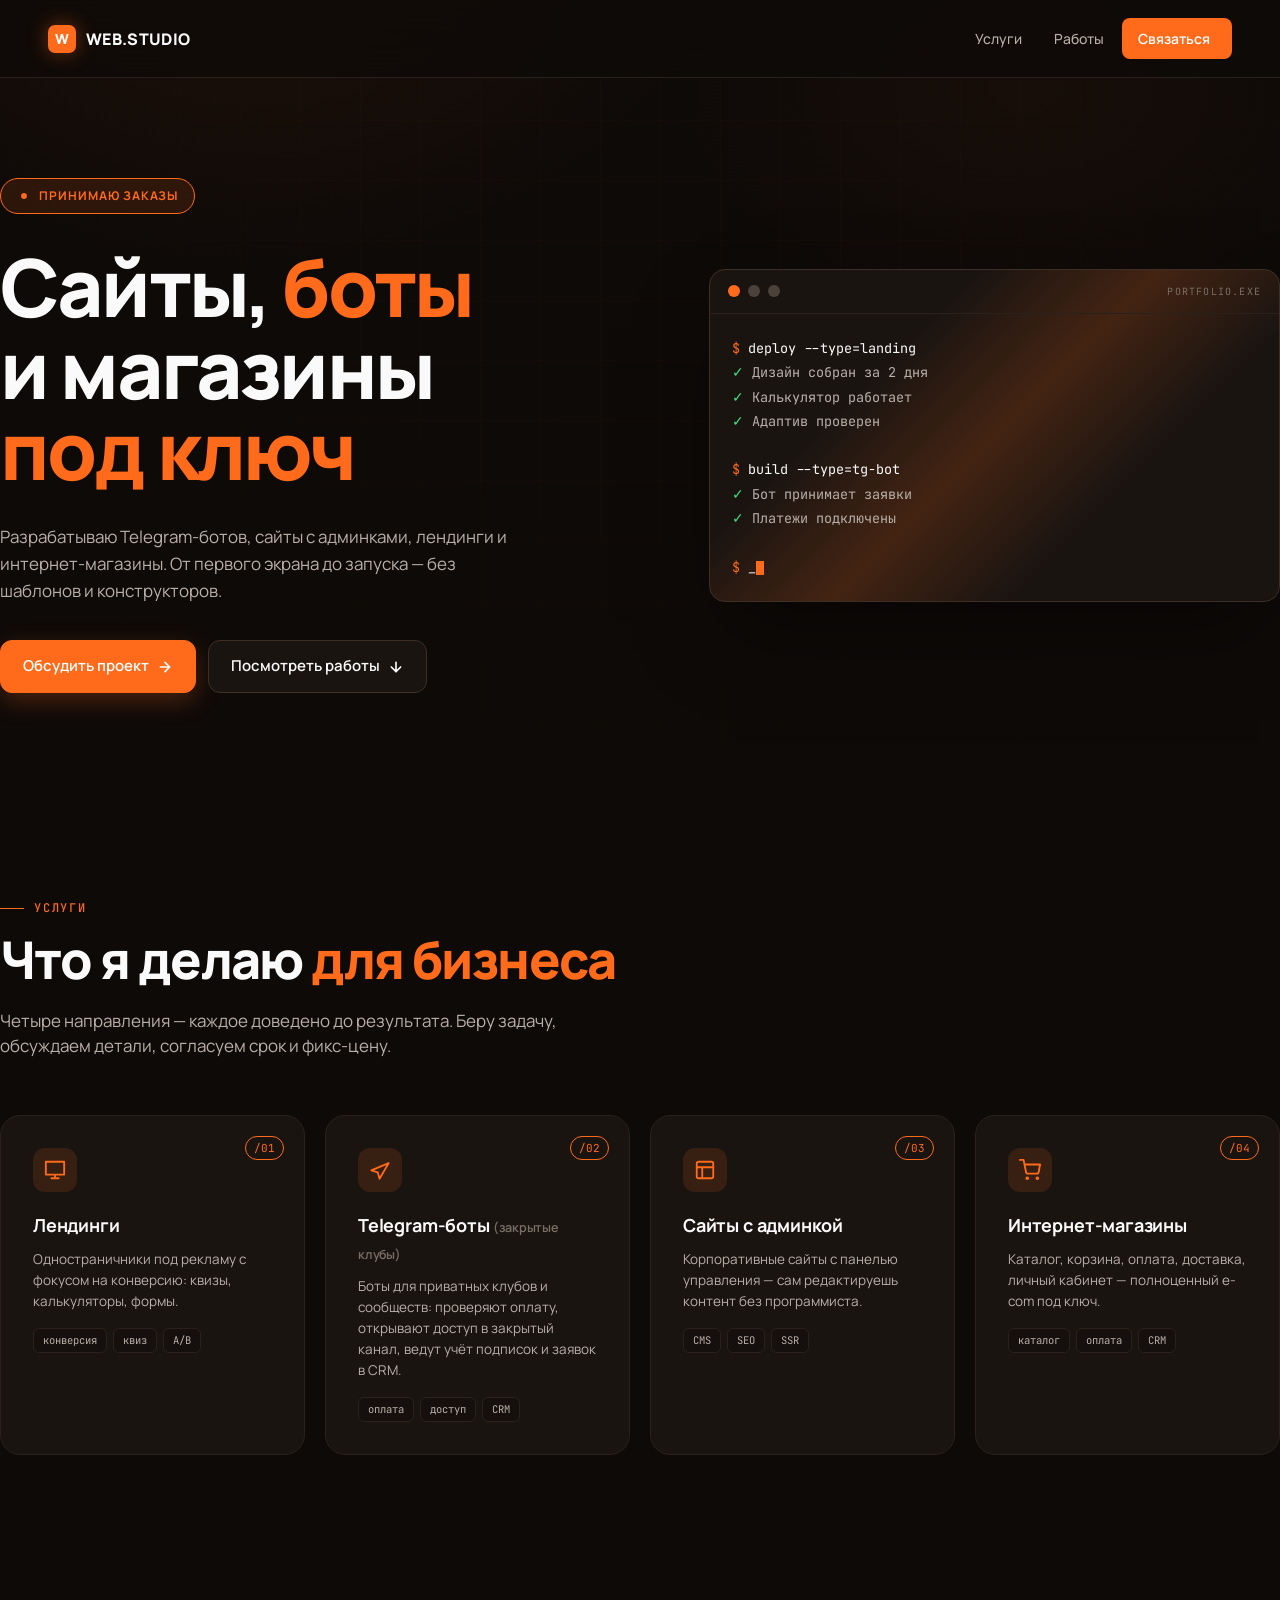
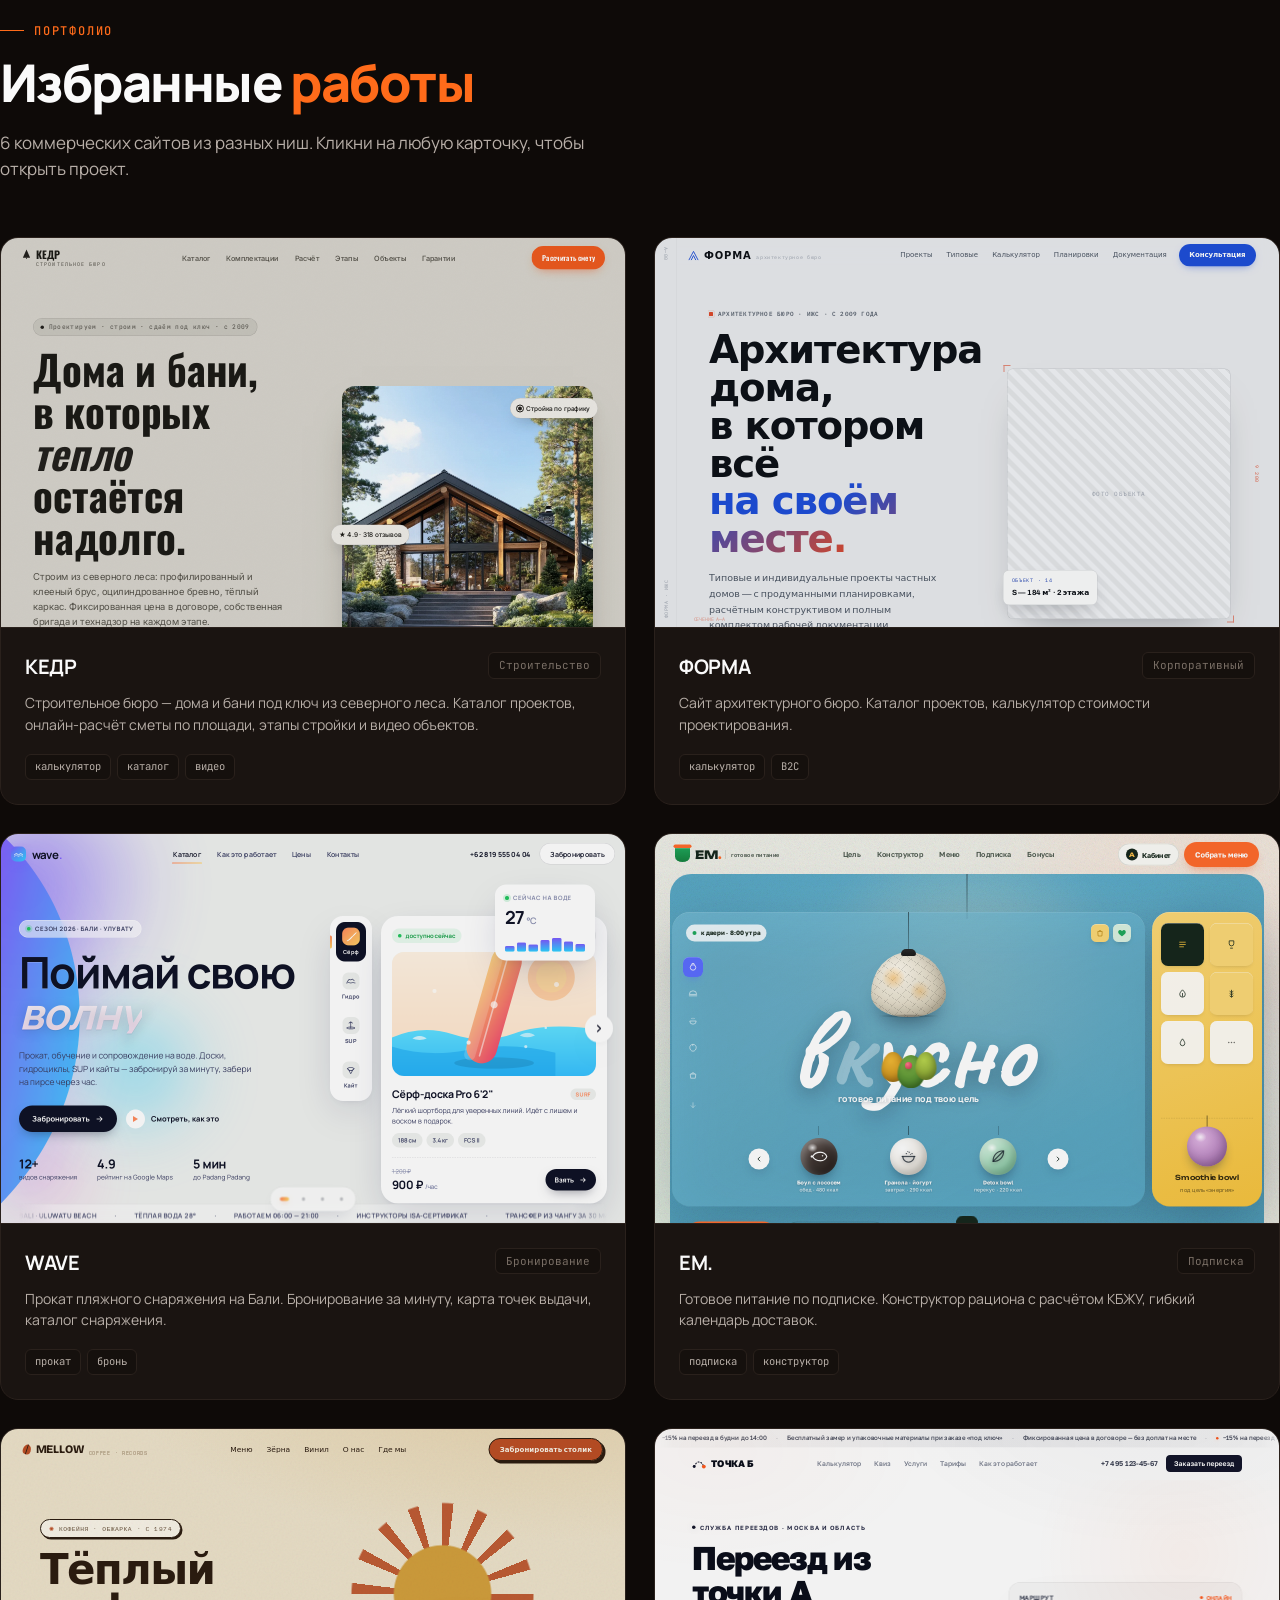
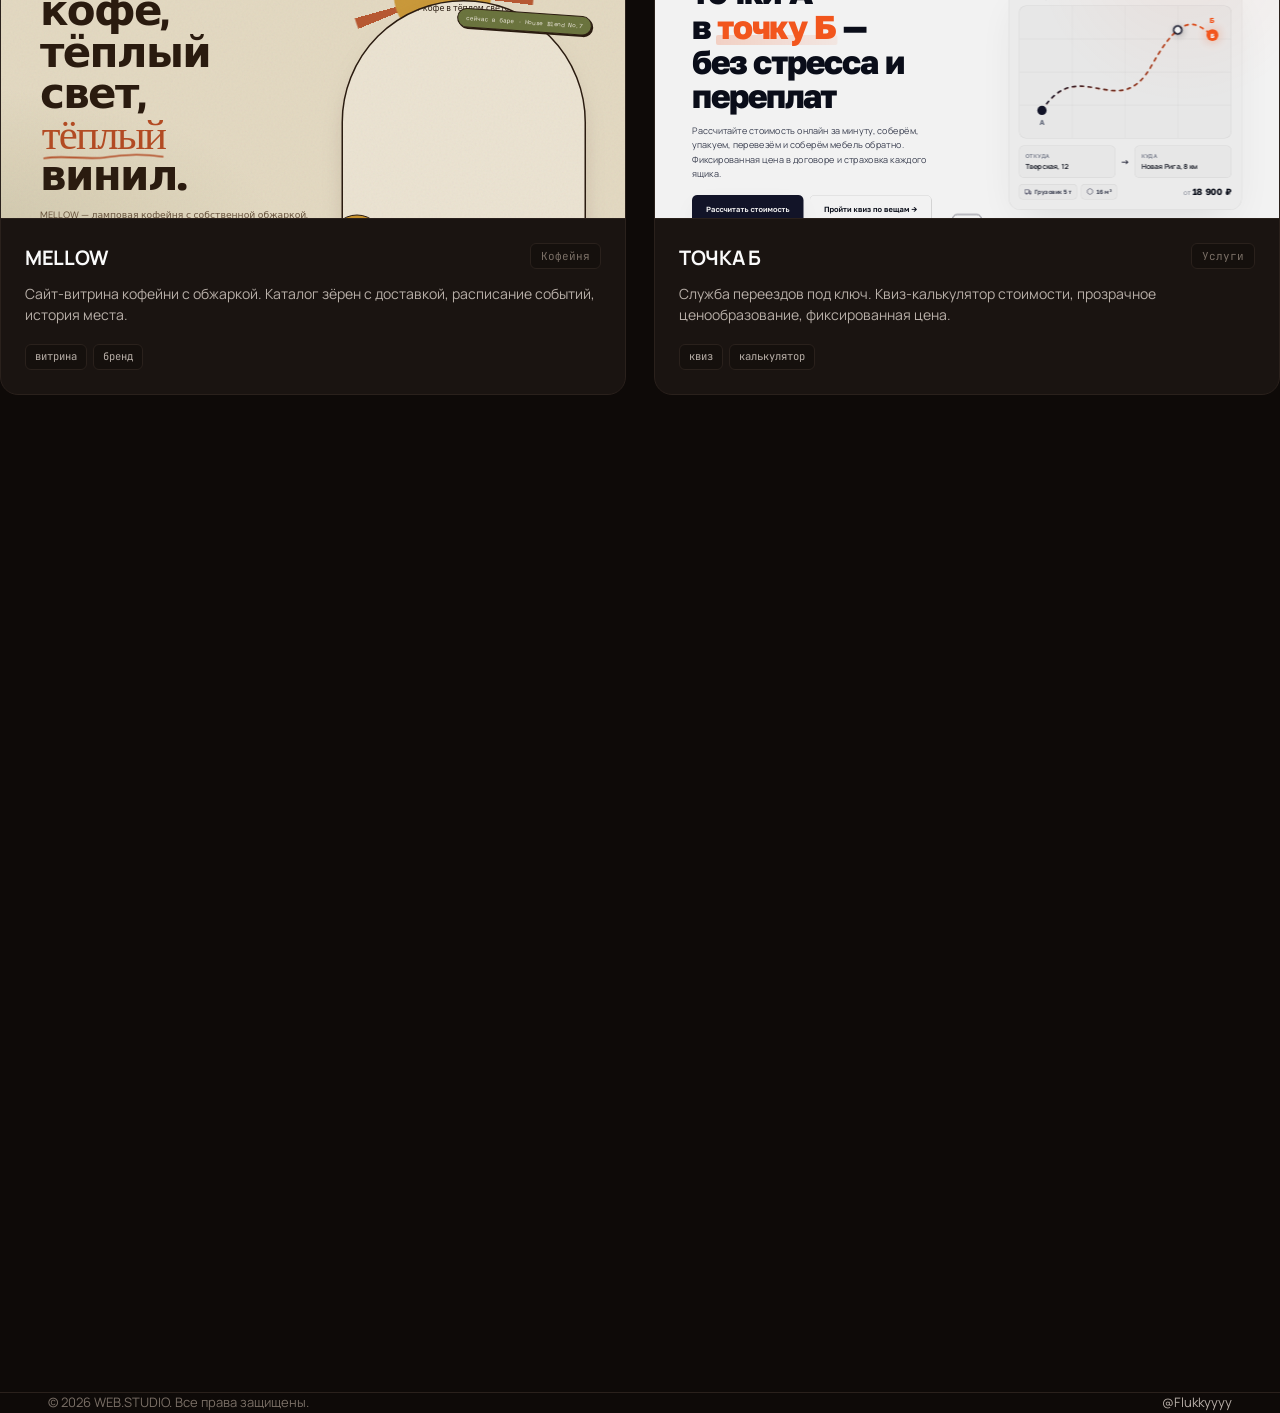
==== commit b397896f: "Reorder services, bots for closed clubs" ====
--- a/index.html
+++ b/index.html
@@ -547,19 +547,33 @@
     <div class="service-card reveal">
       <div class="num">/01</div>
       <div class="service-icon">
-        <svg viewBox="0 0 24 24" fill="none" stroke="currentColor" stroke-width="2" stroke-linecap="round" stroke-linejoin="round"><path d="M21.5 4.5L2.5 12.5l7 2 2 7 10-17z"/></svg>
-      </div>
-      <h3>Telegram-боты</h3>
-      <p>Принимают заказы, обрабатывают заявки, отправляют уведомления и связаны с CRM.</p>
+        <svg viewBox="0 0 24 24" fill="none" stroke="currentColor" stroke-width="2" stroke-linecap="round" stroke-linejoin="round"><path d="M2 3h20v14H2zM8 21h8M12 17v4"/></svg>
+      </div>
+      <h3>Лендинги</h3>
+      <p>Одностраничники под рекламу с фокусом на конверсию: квизы, калькуляторы, формы.</p>
       <div class="service-tags">
-        <span class="service-tag">aiogram</span>
-        <span class="service-tag">платежи</span>
-        <span class="service-tag">CRM</span>
+        <span class="service-tag">конверсия</span>
+        <span class="service-tag">квиз</span>
+        <span class="service-tag">A/B</span>
       </div>
     </div>
 
     <div class="service-card reveal">
       <div class="num">/02</div>
+      <div class="service-icon">
+        <svg viewBox="0 0 24 24" fill="none" stroke="currentColor" stroke-width="2" stroke-linecap="round" stroke-linejoin="round"><path d="M21.5 4.5L2.5 12.5l7 2 2 7 10-17z"/></svg>
+      </div>
+      <h3>Telegram-боты <span style="color: var(--ink-3); font-weight: 600; font-size: 0.7em;">(закрытые клубы)</span></h3>
+      <p>Боты для приватных клубов и сообществ: проверяют оплату, открывают доступ в закрытый канал, ведут учёт подписок и заявок в CRM.</p>
+      <div class="service-tags">
+        <span class="service-tag">оплата</span>
+        <span class="service-tag">доступ</span>
+        <span class="service-tag">CRM</span>
+      </div>
+    </div>
+
+    <div class="service-card reveal">
+      <div class="num">/03</div>
       <div class="service-icon">
         <svg viewBox="0 0 24 24" fill="none" stroke="currentColor" stroke-width="2" stroke-linecap="round" stroke-linejoin="round"><rect x="3" y="3" width="18" height="18" rx="2"/><path d="M3 9h18M9 21V9"/></svg>
       </div>
@@ -569,20 +583,6 @@
         <span class="service-tag">CMS</span>
         <span class="service-tag">SEO</span>
         <span class="service-tag">SSR</span>
-      </div>
-    </div>
-
-    <div class="service-card reveal">
-      <div class="num">/03</div>
-      <div class="service-icon">
-        <svg viewBox="0 0 24 24" fill="none" stroke="currentColor" stroke-width="2" stroke-linecap="round" stroke-linejoin="round"><path d="M2 3h20v14H2zM8 21h8M12 17v4"/></svg>
-      </div>
-      <h3>Лендинги</h3>
-      <p>Одностраничники под рекламу с фокусом на конверсию: квизы, калькуляторы, формы.</p>
-      <div class="service-tags">
-        <span class="service-tag">конверсия</span>
-        <span class="service-tag">квиз</span>
-        <span class="service-tag">A/B</span>
       </div>
     </div>
 
